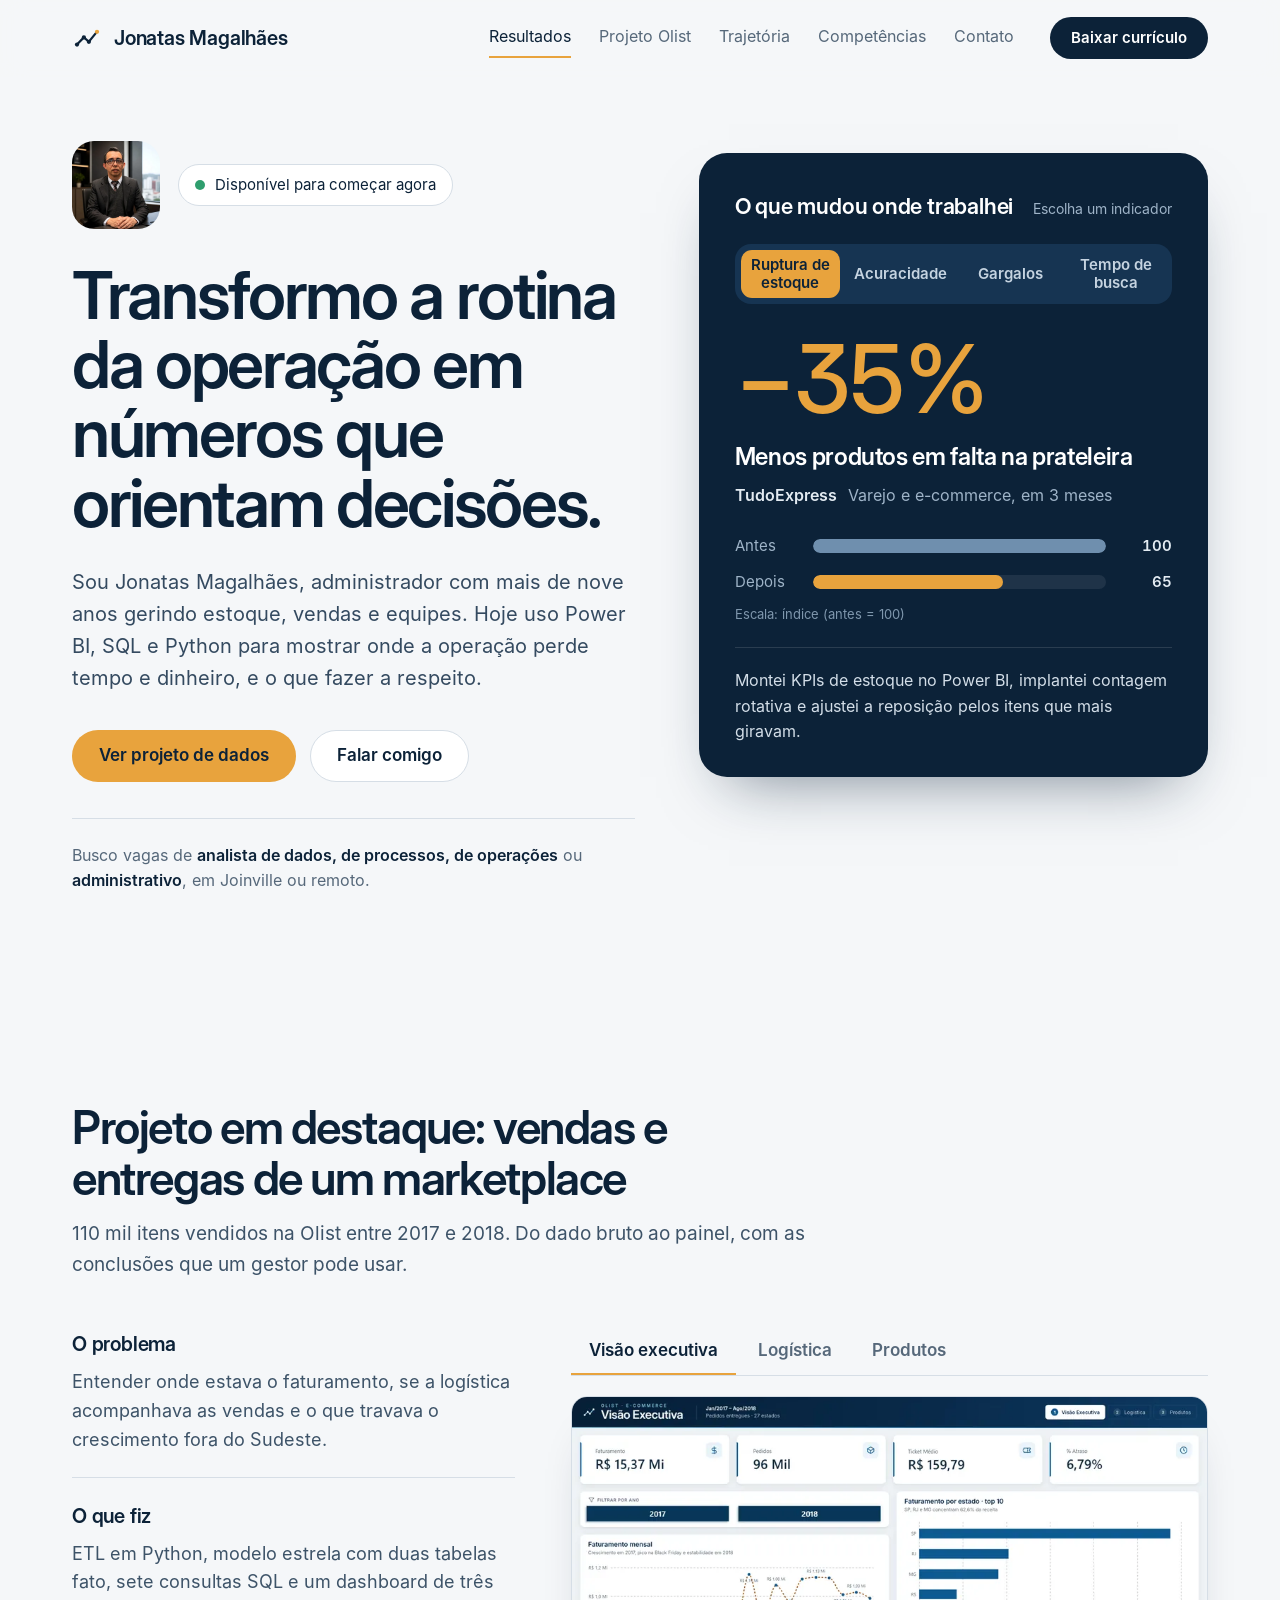
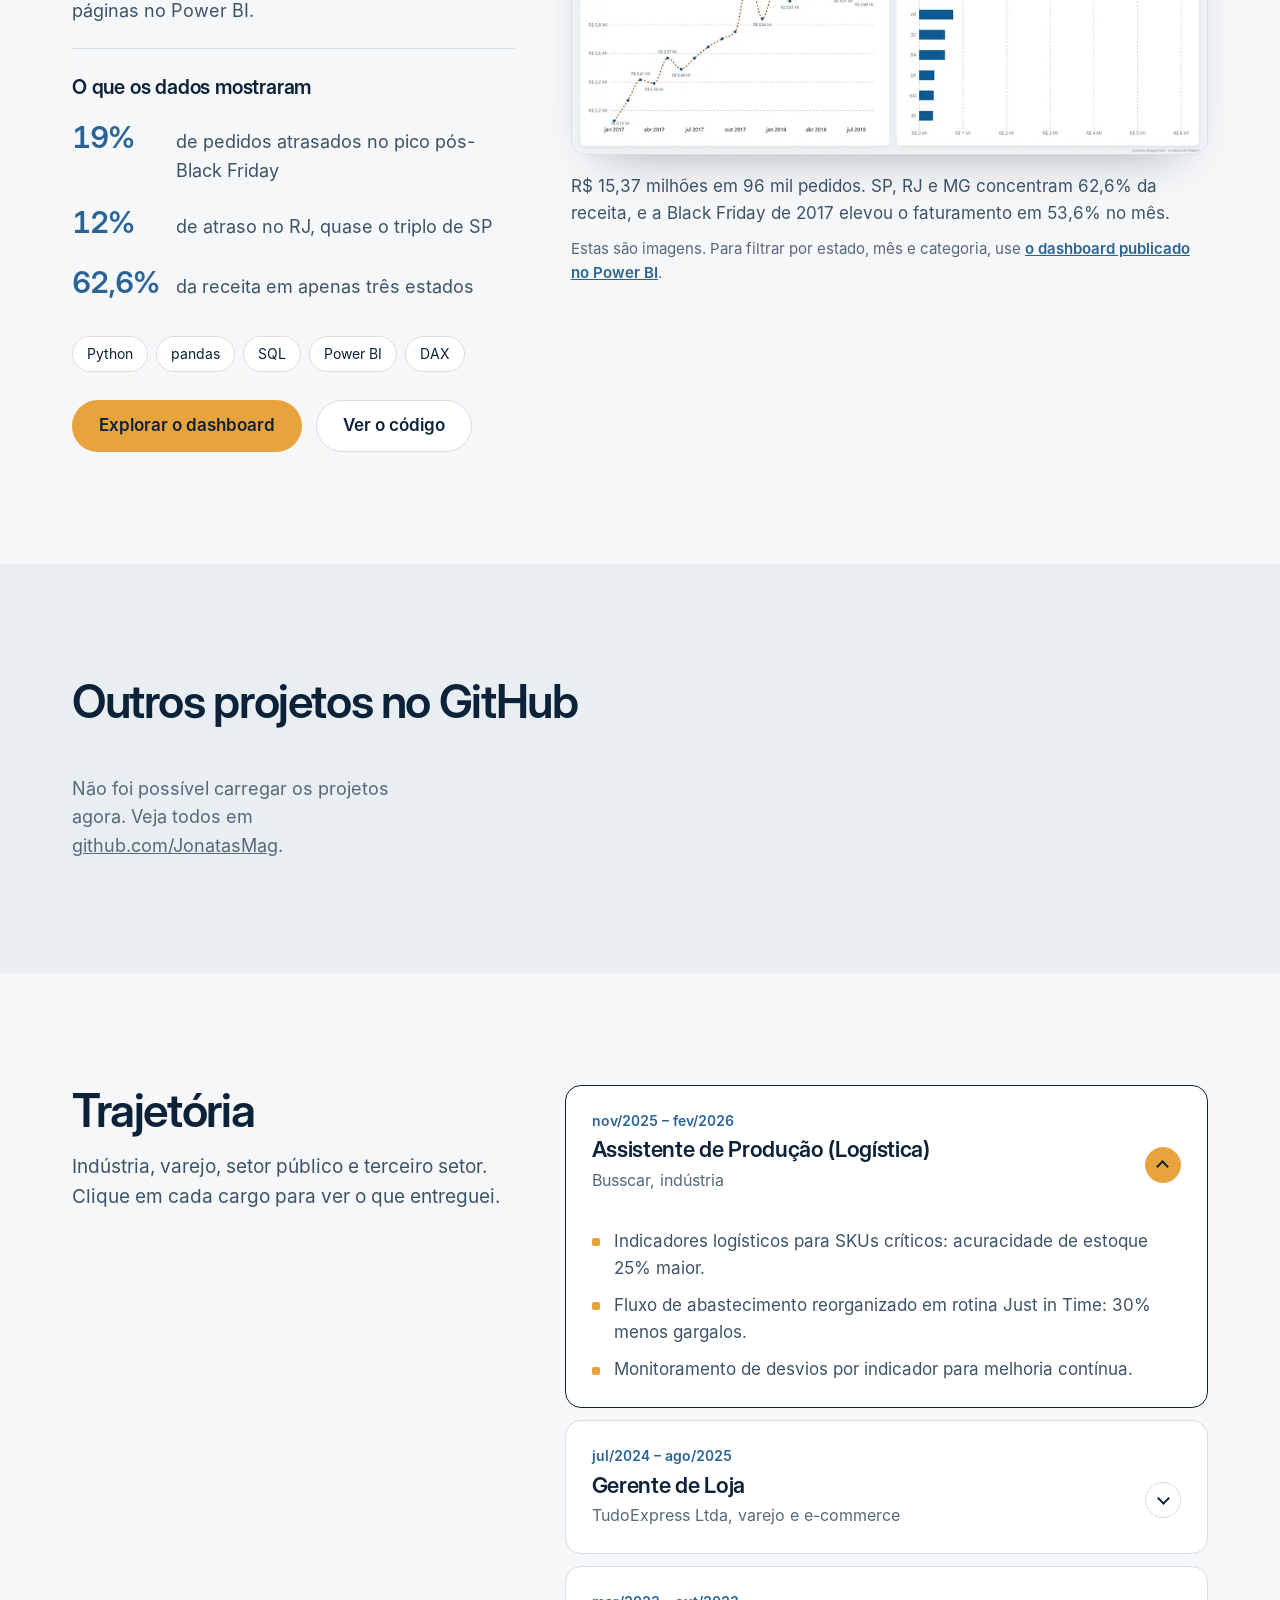
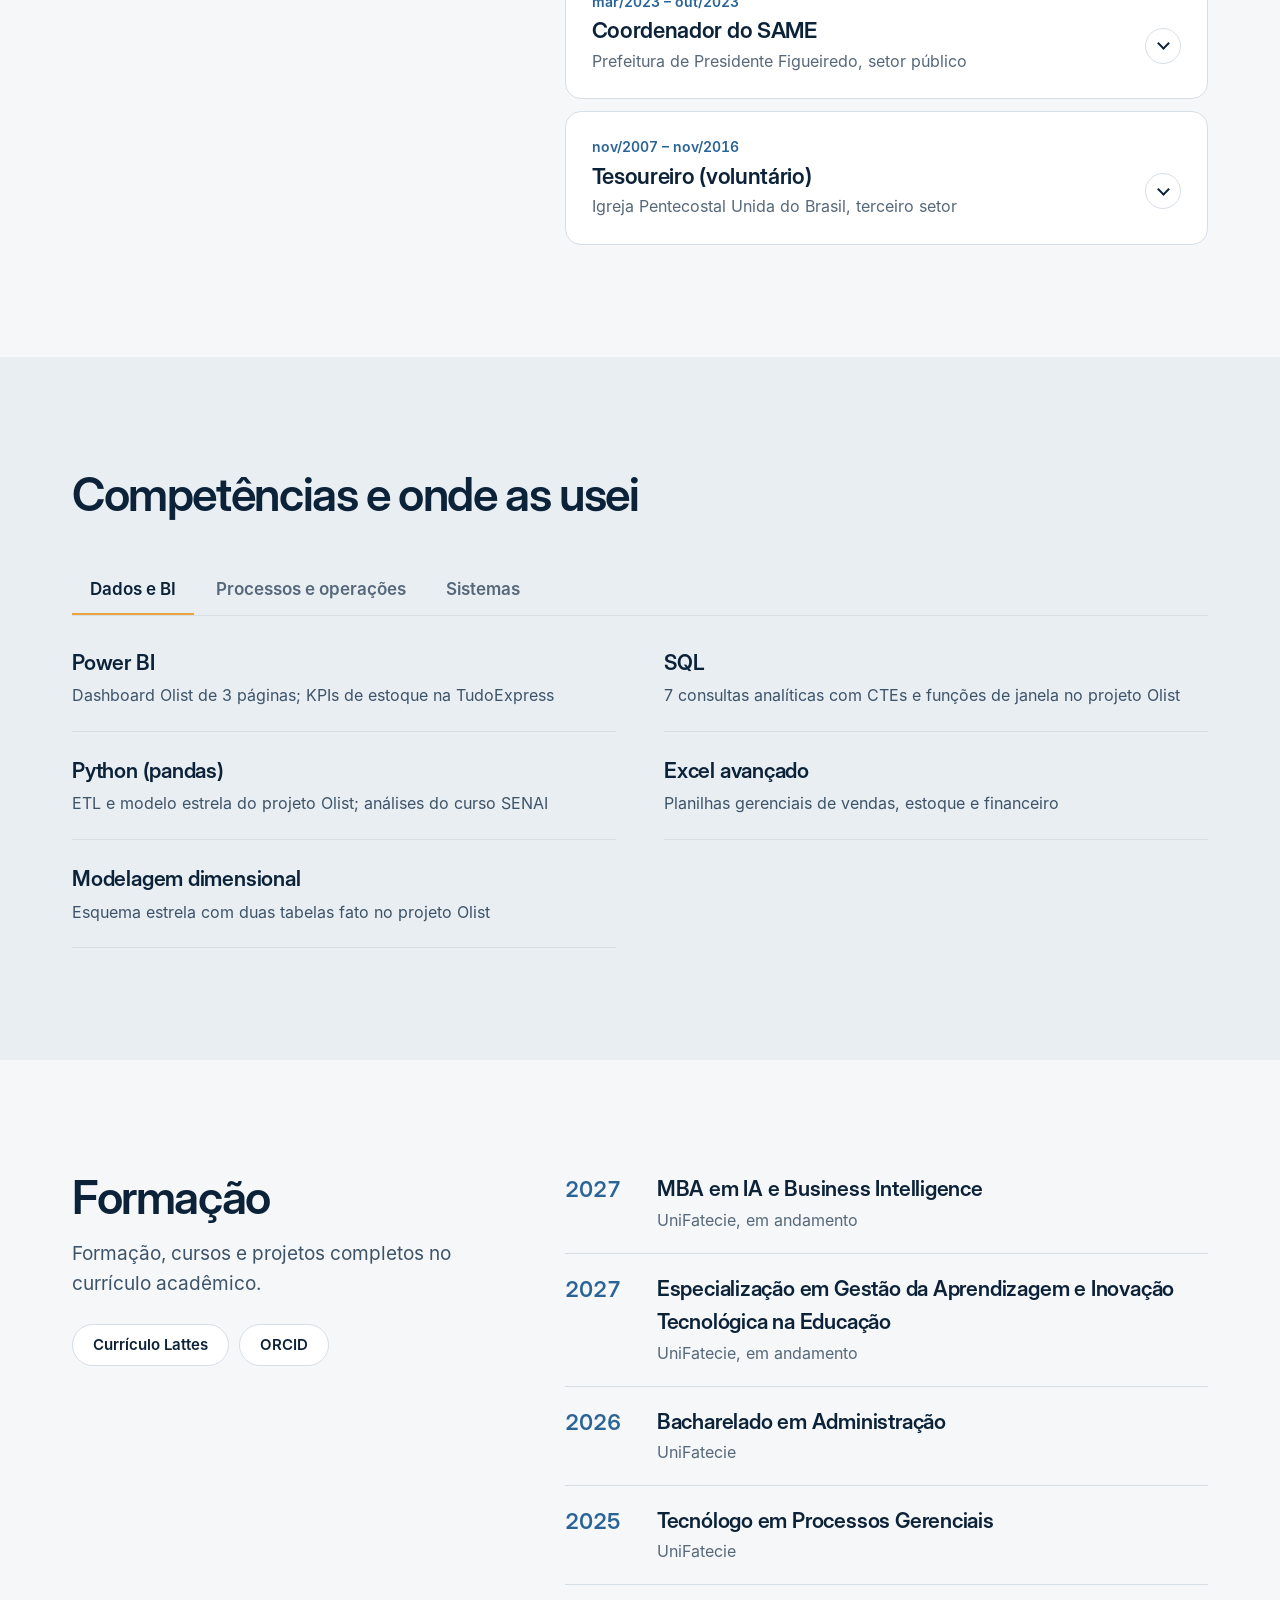
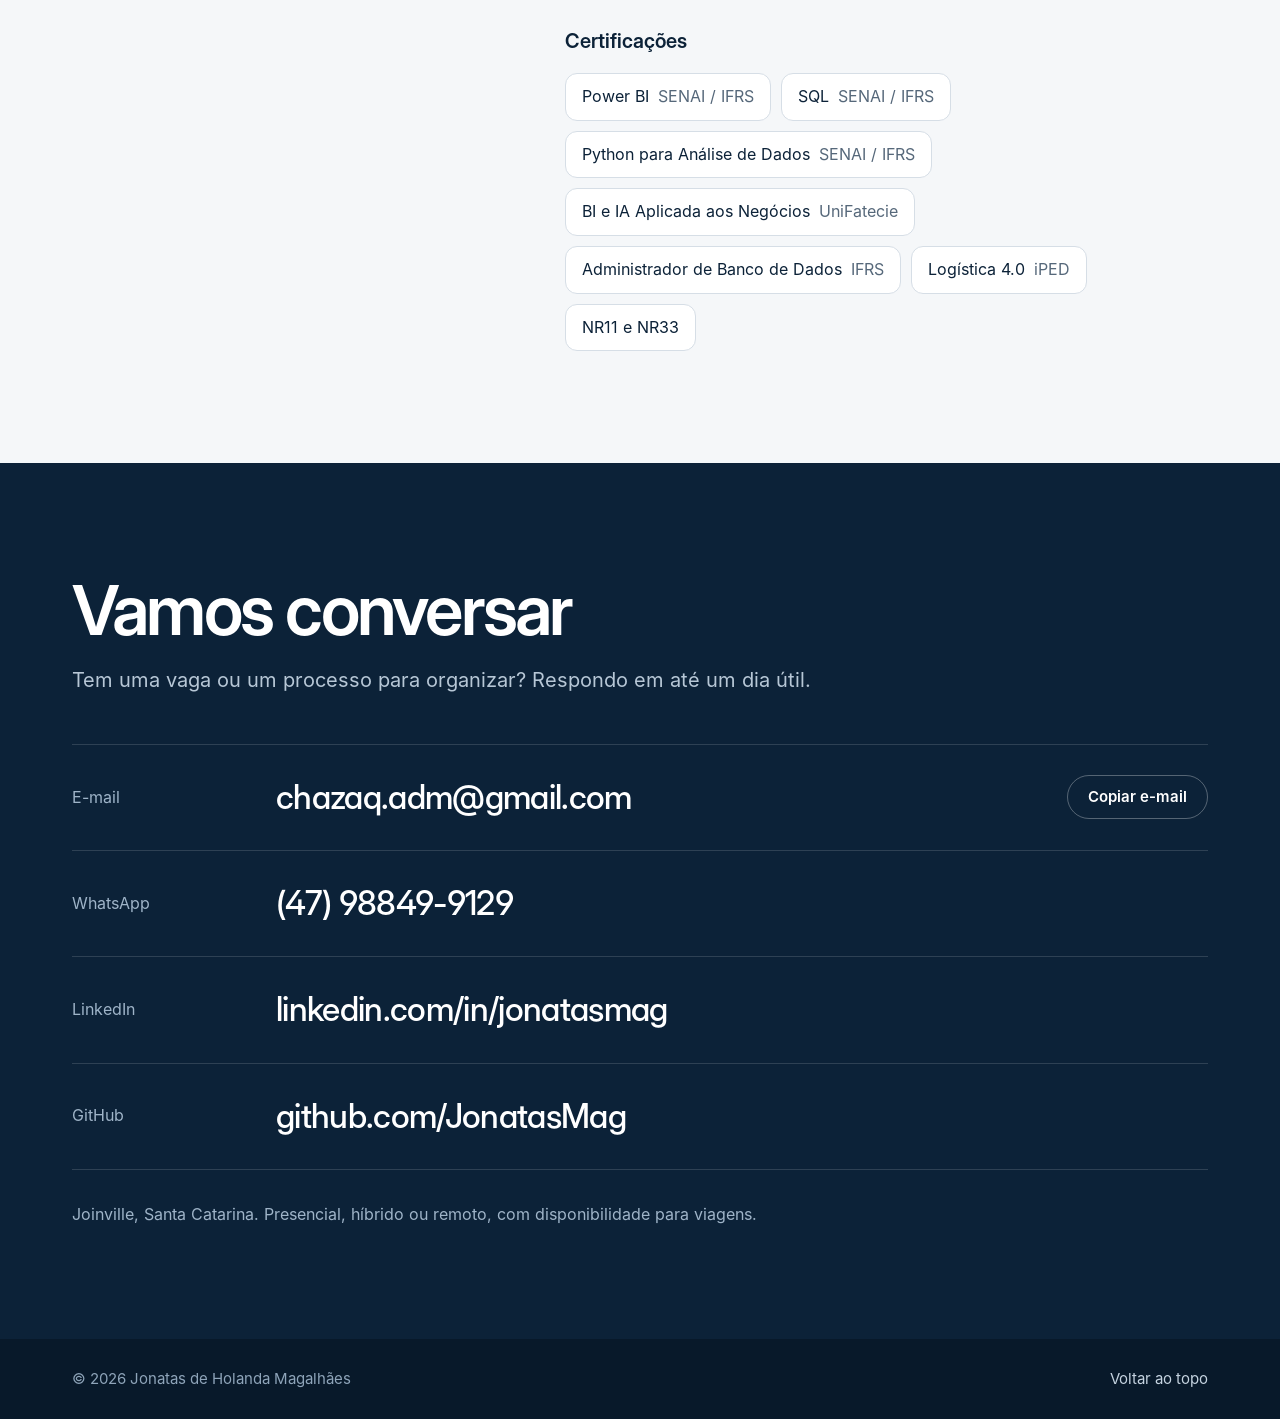
==== index.html @ 77032d16 "Formação: Especialização em Gestão da Aprendizagem e Inovação Tecnológica na Educação Co-Authored-By" ====
<!doctype html>
<html lang="pt-BR">
<head>
  <meta charset="UTF-8" />
  <meta name="viewport" content="width=device-width, initial-scale=1.0" />
  <title>Jonatas Magalhães | Analista de Dados, Processos e Operações</title>
  <meta name="description" content="Jonatas Magalhães: 9+ anos de gestão operacional unidos a Power BI, SQL e Python. Ruptura −35%, acuracidade +25%, busca de 24h para 6h." />
  <meta name="theme-color" content="#0C2238" />
  <link rel="canonical" href="https://jonatasmag.github.io/" />
  <meta name="author" content="Jonatas de Holanda Magalhães" />
  <meta name="robots" content="index, follow" />
  <meta property="og:type" content="profile" />
  <meta property="og:locale" content="pt_BR" />
  <meta property="og:site_name" content="Jonatas Magalhães" />
  <meta property="og:title" content="Jonatas Magalhães | Analista de Dados, Processos e Operações" />
  <meta property="og:description" content="9+ anos de gestão operacional unidos a Power BI, SQL e Python. Resultados reais: −35% de ruptura, +25% de acuracidade, −75% no tempo de busca." />
  <meta property="og:image" content="https://jonatasmag.github.io/assets/img/og-jonatas-magalhaes.jpg" />
  <meta property="og:image:width" content="1200" />
  <meta property="og:image:height" content="630" />
  <meta property="og:url" content="https://jonatasmag.github.io/" />
  <meta name="twitter:card" content="summary_large_image" />
  <meta name="twitter:image" content="https://jonatasmag.github.io/assets/img/og-jonatas-magalhaes.jpg" />
  <link rel="icon" href="assets/img/favicon.svg" type="image/svg+xml" />
  <link rel="apple-touch-icon" href="assets/img/apple-touch-icon.png" />
  <link rel="preload" href="assets/fonts/inter-display-600.woff" as="font" type="font/woff" crossorigin />
  <link rel="preload" href="assets/fonts/inter-400.woff" as="font" type="font/woff" crossorigin />
  <link rel="stylesheet" href="assets/css/style.css" />
  <script type="application/ld+json">
  {
    "@context": "https://schema.org",
    "@type": "Person",
    "name": "Jonatas de Holanda Magalhães",
    "alternateName": "Jonatas Magalhães",
    "url": "https://jonatasmag.github.io/",
    "image": "https://jonatasmag.github.io/assets/img/jonatas-retrato.jpg",
    "jobTitle": "Analista de Dados, Processos e Operações",
    "email": "mailto:chazaq.adm@gmail.com",
    "address": { "@type": "PostalAddress", "addressLocality": "Joinville", "addressRegion": "SC", "addressCountry": "BR" },
    "alumniOf": { "@type": "CollegeOrUniversity", "name": "UniFatecie" },
    "knowsAbout": ["Análise de dados", "Power BI", "SQL", "Python", "Business Intelligence", "Gestão de processos", "Gestão de estoque", "Lean", "Logística"],
    "sameAs": ["https://www.linkedin.com/in/jonatasmag/", "https://github.com/JonatasMag", "https://lattes.cnpq.br/0181987166762116", "https://orcid.org/0009-0006-1589-167X"]
  }
  </script>
</head>
<body>
  <a class="skip" href="#conteudo">Pular para o conteúdo</a>

  <header class="topbar">
    <div class="wrap topbar-inner">
      <a class="brand" href="#inicio" aria-label="Jonatas Magalhães, início">
        <svg class="brand-mark" viewBox="0 0 48 48" aria-hidden="true"><path d="M8 34.5 19 23l8 7 13-16" fill="none" stroke="currentColor" stroke-width="3.5" stroke-linecap="square"/><circle cx="8" cy="34.5" r="3.4" fill="currentColor"/><circle cx="19" cy="23" r="3.4" fill="currentColor"/><circle cx="27" cy="30" r="3.4" fill="currentColor"/><circle cx="40" cy="14" r="3.4" fill="var(--signal)"/></svg>
        <span>Jonatas Magalhães</span>
      </a>
      <nav class="nav" aria-label="Seções">
        <a href="#resultados">Resultados</a>
        <a href="#olist">Projeto Olist</a>
        <a href="#trajetoria">Trajetória</a>
        <a href="#competencias">Competências</a>
        <a href="#contato">Contato</a>
      </nav>
      <a class="btn btn-small btn-ink" data-link="cv" download>Baixar currículo</a>
      <button class="menu" aria-expanded="false" aria-controls="menu-mobile" aria-label="Abrir menu"><span></span><span></span></button>
    </div>
    <nav class="menu-mobile" id="menu-mobile" aria-label="Seções" hidden>
      <a href="#resultados">Resultados</a>
      <a href="#olist">Projeto Olist</a>
      <a href="#trajetoria">Trajetória</a>
      <a href="#competencias">Competências</a>
      <a href="#contato">Contato</a>
      <a data-link="cv" download>Baixar currículo</a>
    </nav>
  </header>

  <main id="conteudo">
    <!-- Abertura + painel antes/depois -->
    <section class="hero" id="inicio">
      <div class="wrap hero-grid">
        <div class="hero-copy">
          <div class="who">
            <picture>
              <source type="image/webp" srcset="assets/img/jonatas-retrato-560.webp" />
              <img src="assets/img/jonatas-retrato.jpg" alt="Foto de Jonatas Magalhães" width="88" height="88" />
            </picture>
            <p class="status"><span class="pulse" aria-hidden="true"></span>Disponível para começar agora</p>
          </div>
          <h1>Transformo a rotina da operação em números que orientam decisões.</h1>
          <p class="lede">Sou Jonatas Magalhães, administrador com mais de nove anos gerindo estoque, vendas e equipes. Hoje uso Power BI, SQL e Python para mostrar onde a operação perde tempo e dinheiro, e o que fazer a respeito.</p>
          <div class="actions">
            <a class="btn btn-signal" href="#olist">Ver projeto de dados</a>
            <a class="btn btn-line" href="#contato">Falar comigo</a>
          </div>
          <p class="roles">Busco vagas de <strong>analista de dados, de processos, de operações</strong> ou <strong>administrativo</strong>, em Joinville ou remoto.</p>
        </div>

        <div class="board" id="resultados" aria-labelledby="board-title">
          <div class="board-head">
            <h2 id="board-title">O que mudou onde trabalhei</h2>
            <p>Escolha um indicador</p>
          </div>
          <div class="seg" role="tablist" aria-label="Indicadores" data-tabs="resultados"></div>
          <div class="board-body" role="tabpanel" id="painel-resultados" aria-live="polite">
            <p class="big" data-r="destaque"></p>
            <h3 data-r="titulo"></h3>
            <p class="where"><strong data-r="empresa"></strong> <span data-r="setor"></span></p>
            <div class="bars" aria-hidden="true">
              <div class="bar-row"><span class="bar-label">Antes</span><div class="bar-track"><i class="bar bar-before"></i></div><span class="bar-val" data-r="antes"></span></div>
              <div class="bar-row"><span class="bar-label">Depois</span><div class="bar-track"><i class="bar bar-after"></i></div><span class="bar-val" data-r="depois"></span></div>
            </div>
            <p class="unit" data-r="unidade"></p>
            <p class="how" data-r="como"></p>
          </div>
        </div>
      </div>
    </section>

    <!-- Projeto em destaque -->
    <section class="section" id="olist">
      <div class="wrap">
        <div class="section-head">
          <h2>Projeto em destaque: vendas e entregas de um marketplace</h2>
          <p>110 mil itens vendidos na Olist entre 2017 e 2018. Do dado bruto ao painel, com as conclusões que um gestor pode usar.</p>
        </div>
        <div class="case-grid">
          <div class="case-story">
            <div class="step"><h3>O problema</h3><p>Entender onde estava o faturamento, se a logística acompanhava as vendas e o que travava o crescimento fora do Sudeste.</p></div>
            <div class="step"><h3>O que fiz</h3><p>ETL em Python, modelo estrela com duas tabelas fato, sete consultas SQL e um dashboard de três páginas no Power BI.</p></div>
            <div class="step"><h3>O que os dados mostraram</h3>
              <ul class="findings">
                <li><b>19%</b> de pedidos atrasados no pico pós-Black Friday</li>
                <li><b>12%</b> de atraso no RJ, quase o triplo de SP</li>
                <li><b>62,6%</b> da receita em apenas três estados</li>
              </ul>
            </div>
            <ul class="stack" aria-label="Ferramentas usadas"><li>Python</li><li>pandas</li><li>SQL</li><li>Power BI</li><li>DAX</li></ul>
            <div class="actions">
              <a class="btn btn-signal" data-link="powerbi" href="#" target="_blank" rel="noopener">Explorar o dashboard</a>
              <a class="btn btn-line" href="https://github.com/JonatasMag/analise-ecommerce-olist" target="_blank" rel="noopener">Ver o código</a>
            </div>
          </div>
          <div class="viewer">
            <div class="tabs" role="tablist" aria-label="Páginas do dashboard" data-tabs="olist"></div>
            <button class="shot" type="button" aria-label="Ampliar a imagem do dashboard">
              <picture>
                <source type="image/webp" data-olist="src" srcset="" sizes="(max-width: 900px) 92vw, 640px" />
                <img data-olist="img" src="" alt="" width="1546" height="868" loading="lazy" />
              </picture>
              <span class="zoom">Ampliar</span>
            </button>
            <p class="caption" data-olist="legenda" aria-live="polite"></p>
            <p class="live-hint" data-live-hint hidden>Estas são imagens. Para filtrar por estado, mês e categoria, use <a data-link="powerbi" href="#" target="_blank" rel="noopener">o dashboard publicado no Power BI</a>.</p>
          </div>
        </div>
      </div>
    </section>

    <!-- Outros projetos (GitHub automático) -->
    <section class="section section-alt" id="projetos">
      <div class="wrap">
        <div class="section-head row">
          <h2>Outros projetos no GitHub</h2>
          <div class="filters" role="group" aria-label="Filtrar projetos por linguagem" id="filtros"></div>
        </div>
        <div class="repo-grid" id="repos" aria-live="polite">
          <p class="muted">Carregando projetos…</p>
        </div>
      </div>
    </section>

    <!-- Trajetória -->
    <section class="section" id="trajetoria">
      <div class="wrap two-col">
        <div class="section-head sticky">
          <h2>Trajetória</h2>
          <p>Indústria, varejo, setor público e terceiro setor. Clique em cada cargo para ver o que entreguei.</p>
        </div>
        <ol class="timeline" id="timeline"></ol>
      </div>
    </section>

    <!-- Competências -->
    <section class="section section-alt" id="competencias">
      <div class="wrap">
        <div class="section-head">
          <h2>Competências e onde as usei</h2>
        </div>
        <div class="tabs tabs-wide" role="tablist" aria-label="Grupos de competências" data-tabs="competencias"></div>
        <ul class="skills" id="skills" role="tabpanel" aria-live="polite"></ul>
      </div>
    </section>

    <!-- Formação -->
    <section class="section" id="formacao">
      <div class="wrap two-col">
        <div class="section-head">
          <h2>Formação</h2>
          <p>Formação, cursos e projetos completos no currículo acadêmico.</p>
          <div class="ids">
            <a class="btn btn-line btn-small" href="https://lattes.cnpq.br/0181987166762116" target="_blank" rel="noopener">Currículo Lattes</a>
            <a class="btn btn-line btn-small" href="https://orcid.org/0009-0006-1589-167X" target="_blank" rel="noopener">ORCID</a>
          </div>
        </div>
        <div class="edu">
          <ul class="degrees">
            <li><span class="deg-year">2027</span><div><b>MBA em IA e Business Intelligence</b><span>UniFatecie, em andamento</span></div></li>
            <li><span class="deg-year">2027</span><div><b>Especialização em Gestão da Aprendizagem e Inovação Tecnológica na Educação</b><span>UniFatecie, em andamento</span></div></li>
            <li><span class="deg-year">2026</span><div><b>Bacharelado em Administração</b><span>UniFatecie</span></div></li>
            <li><span class="deg-year">2025</span><div><b>Tecnólogo em Processos Gerenciais</b><span>UniFatecie</span></div></li>
          </ul>
          <h3>Certificações</h3>
          <ul class="certs">
            <li>Power BI <span>SENAI / IFRS</span></li>
            <li>SQL <span>SENAI / IFRS</span></li>
            <li>Python para Análise de Dados <span>SENAI / IFRS</span></li>
            <li>BI e IA Aplicada aos Negócios <span>UniFatecie</span></li>
            <li>Administrador de Banco de Dados <span>IFRS</span></li>
            <li>Logística 4.0 <span>iPED</span></li>
            <li>NR11 e NR33</li>
          </ul>
        </div>
      </div>
    </section>

    <!-- Contato -->
    <section class="contact" id="contato">
      <div class="wrap">
        <h2>Vamos conversar</h2>
        <p class="contact-lede">Tem uma vaga ou um processo para organizar? Respondo em até um dia útil.</p>
        <ul class="channels">
          <li class="channel channel-main">
            <span class="ch-label">E-mail</span>
            <a class="ch-value" data-contact="email"></a>
            <button class="copy" type="button" data-copy="email">Copiar e-mail</button>
          </li>
          <li class="channel">
            <span class="ch-label">WhatsApp</span>
            <a class="ch-value" data-contact="whatsapp" target="_blank" rel="noopener"></a>
          </li>
          <li class="channel">
            <span class="ch-label">LinkedIn</span>
            <a class="ch-value" data-contact="linkedin" target="_blank" rel="noopener">linkedin.com/in/jonatasmag</a>
          </li>
          <li class="channel">
            <span class="ch-label">GitHub</span>
            <a class="ch-value" data-contact="github" target="_blank" rel="noopener">github.com/JonatasMag</a>
          </li>
        </ul>
        <p class="place">Joinville, Santa Catarina. Presencial, híbrido ou remoto, com disponibilidade para viagens.</p>
      </div>
    </section>
  </main>

  <footer class="footer">
    <div class="wrap footer-inner">
      <span>© <span id="ano"></span> Jonatas de Holanda Magalhães</span>
      <a href="#inicio">Voltar ao topo</a>
    </div>
  </footer>

  <dialog class="live" id="aovivo" aria-labelledby="aovivo-titulo">
    <div class="live-bar">
      <h2 id="aovivo-titulo">Dashboard Olist no Power BI</h2>
      <a data-link="powerbi" href="#" target="_blank" rel="noopener">Abrir em nova aba</a>
      <button class="live-close" type="button">Fechar</button>
    </div>
    <div class="live-frame"><iframe title="Dashboard Olist no Power BI" allowfullscreen></iframe></div>
  </dialog>

  <dialog class="lightbox" id="lightbox" aria-label="Imagem ampliada do dashboard">
    <img src="" alt="" />
    <button class="lb-close" type="button" aria-label="Fechar">Fechar</button>
  </dialog>

  <script src="assets/js/config.js"></script>
  <script src="assets/js/dados.js"></script>
  <script src="assets/js/main.js" defer></script>
</body>
</html>
---- assets/css/style.css ----
/* Portfólio: Jonatas Magalhães
   Conceito: a página funciona como um painel de indicadores. O âmbar marca o que mudou. */

@font-face { font-family: "Inter"; src: url("../fonts/inter-400.woff") format("woff"); font-weight: 400 500; font-display: swap; }
@font-face { font-family: "Inter"; src: url("../fonts/inter-600.woff") format("woff"); font-weight: 600 800; font-display: swap; }
@font-face { font-family: "Inter Display"; src: url("../fonts/inter-display-500.woff") format("woff"); font-weight: 400 500; font-display: swap; }
@font-face { font-family: "Inter Display"; src: url("../fonts/inter-display-600.woff") format("woff"); font-weight: 600 800; font-display: swap; }

:root {
  --ink: #0c2238;
  --ink-2: #163452;
  --ink-3: #224a70;
  --paper: #f5f7f9;
  --paper-2: #e9eef3;
  --white: #ffffff;
  --steel: #2a6496;
  --steel-soft: #6f8fae;
  --signal: #e8a33d;
  --signal-soft: #fbeedb;
  --fog: #d6dee6;
  --slate: #56687a;
  --text: #13283d;
  --display: "Inter Display", "Inter", system-ui, -apple-system, "Segoe UI", sans-serif;
  --body: "Inter", system-ui, -apple-system, "Segoe UI", sans-serif;
  --wrap: 1200px;
  --ease: cubic-bezier(.22, 1, .36, 1);
}

*, *::before, *::after { box-sizing: border-box; }
html { scroll-behavior: smooth; scroll-padding-top: 88px; -webkit-text-size-adjust: 100%; }
body {
  margin: 0; min-width: 320px; background: var(--paper); color: var(--text);
  font-family: var(--body); font-size: 18px; line-height: 1.6;
  font-feature-settings: "cv11", "ss01"; -webkit-font-smoothing: antialiased;
}
img { display: block; max-width: 100%; height: auto; }
picture { display: block; }
a { color: inherit; }
h1, h2, h3 { margin: 0; font-family: var(--display); font-weight: 600; color: var(--ink); }
p { margin: 0; }
ul, ol { margin: 0; padding: 0; list-style: none; }
button { font: inherit; color: inherit; }
:focus-visible { outline: 3px solid var(--signal); outline-offset: 3px; border-radius: 6px; }
::selection { background: var(--signal-soft); color: var(--ink); }

.wrap { width: 100%; max-width: var(--wrap); margin-inline: auto; padding-inline: 32px; }
.muted { color: var(--slate); }
.skip { position: absolute; left: -9999px; top: 8px; z-index: 100; padding: 10px 16px; background: var(--ink); color: #fff; border-radius: 8px; }
.skip:focus { left: 16px; }

/* ---------- Botões ---------- */
.btn {
  display: inline-flex; align-items: center; justify-content: center; gap: 10px;
  min-height: 52px; padding: 0 26px; border-radius: 999px; border: 1.5px solid transparent;
  font-weight: 600; font-size: 17px; text-decoration: none; cursor: pointer;
  transition: background-color .2s, color .2s, border-color .2s, transform .2s var(--ease);
}
.btn:active { transform: scale(.98); }
.btn-signal { background: var(--signal); color: var(--ink); }
.btn-signal:hover { background: #f0b456; }
.btn-ink { background: var(--ink); color: #fff; }
.btn-ink:hover { background: var(--ink-3); }
.btn-line { border-color: var(--fog); color: var(--ink); background: var(--white); }
.btn-line:hover { border-color: var(--ink); }
.btn-small { min-height: 42px; padding: 0 20px; font-size: 15px; }

/* ---------- Topo ---------- */
.topbar { position: sticky; top: 0; z-index: 40; background: rgba(245, 247, 249, .86); backdrop-filter: saturate(160%) blur(12px); -webkit-backdrop-filter: saturate(160%) blur(12px); border-bottom: 1px solid transparent; transition: border-color .2s; }
.topbar.scrolled { border-bottom-color: var(--fog); }
.topbar-inner { display: flex; align-items: center; gap: 36px; min-height: 76px; }
.brand { display: inline-flex; align-items: center; gap: 12px; font-family: var(--display); font-weight: 600; font-size: 20px; color: var(--ink); text-decoration: none; letter-spacing: -.01em; }
.brand-mark { width: 30px; height: 30px; color: var(--ink); }
.nav { display: flex; gap: 28px; margin-left: auto; }
.nav a { font-size: 16px; color: var(--slate); text-decoration: none; padding: 6px 0; border-bottom: 2px solid transparent; transition: color .2s, border-color .2s; }
.nav a:hover, .nav a.active { color: var(--ink); border-bottom-color: var(--signal); }
.menu { display: none; margin-left: auto; width: 44px; height: 44px; border: 0; background: transparent; cursor: pointer; padding: 0; }
.menu span { display: block; width: 24px; height: 2px; margin: 6px auto; background: var(--ink); transition: transform .25s var(--ease); }
.menu[aria-expanded="true"] span:first-child { transform: translateY(4px) rotate(45deg); }
.menu[aria-expanded="true"] span:last-child { transform: translateY(-4px) rotate(-45deg); }
.menu-mobile { display: grid; padding: 8px 32px 20px; border-top: 1px solid var(--fog); }
.menu-mobile a { padding: 14px 0; font-size: 20px; text-decoration: none; color: var(--ink); border-bottom: 1px solid var(--fog); }
.menu-mobile a:last-child { border-bottom: 0; color: var(--steel); font-weight: 600; }
.menu-mobile[hidden] { display: none; }

/* ---------- Abertura ---------- */
.hero { padding: 64px 0 96px; }
.hero-grid { display: grid; grid-template-columns: 1.05fr .95fr; gap: 64px; align-items: start; }
.who { display: flex; align-items: center; gap: 18px; margin-bottom: 32px; }
.who img { width: 88px; height: 88px; border-radius: 22px; object-fit: cover; object-position: center 22%; }
.status { display: inline-flex; align-items: center; gap: 10px; padding: 8px 16px; border-radius: 999px; background: var(--white); border: 1px solid var(--fog); font-size: 15px; font-weight: 500; color: var(--ink); }
.pulse { width: 10px; height: 10px; border-radius: 50%; background: #2f9e6e; box-shadow: 0 0 0 0 rgba(47,158,110,.5); animation: pulse 2.4s infinite; }
@keyframes pulse { 70% { box-shadow: 0 0 0 10px rgba(47,158,110,0); } 100% { box-shadow: 0 0 0 0 rgba(47,158,110,0); } }
.hero h1 { font-size: clamp(42px, 5.2vw, 68px); line-height: 1.04; letter-spacing: -.035em; max-width: 13em; }
.lede { margin-top: 28px; max-width: 34em; font-size: 20px; line-height: 1.6; color: #344a60; }
.actions { display: flex; flex-wrap: wrap; gap: 14px; margin-top: 36px; }
.roles { margin-top: 36px; padding-top: 24px; border-top: 1px solid var(--fog); max-width: 36em; font-size: 16px; color: var(--slate); }
.roles strong { color: var(--ink); font-weight: 600; }

/* Painel antes/depois: o elemento de destaque da página */
.board { background: var(--ink); color: #fff; border-radius: 28px; padding: 36px 36px 32px; margin-top: 12px; box-shadow: 0 30px 60px -30px rgba(12,34,56,.55); }
.board-head { display: flex; align-items: baseline; justify-content: space-between; gap: 16px; }
.board-head h2 { color: #fff; font-size: 22px; letter-spacing: -.01em; }
.board-head p { font-size: 14px; color: #9fb4c8; }
.seg { display: grid; grid-template-columns: repeat(4, 1fr); gap: 6px; margin-top: 20px; padding: 6px; border-radius: 16px; background: var(--ink-2); }
.seg button { min-height: 48px; padding: 6px 8px; border: 0; border-radius: 11px; background: transparent; color: #c5d3e0; font-size: 15px; font-weight: 600; line-height: 1.2; cursor: pointer; transition: background-color .2s, color .2s; }
.seg button:hover { color: #fff; background: rgba(255,255,255,.06); }
.seg button[aria-selected="true"] { background: var(--signal); color: var(--ink); }
.board-body { margin-top: 30px; }
.big { font-family: var(--display); font-weight: 500; font-size: clamp(64px, 7.4vw, 104px); line-height: .95; letter-spacing: -.045em; color: var(--signal); font-variant-numeric: tabular-nums; }
.board-body h3 { margin-top: 14px; color: #fff; font-size: 24px; letter-spacing: -.015em; }
.where { margin-top: 6px; font-size: 16px; color: #9fb4c8; }
.where strong { color: #e3ebf2; font-weight: 600; margin-right: 6px; }
.bars { display: grid; gap: 12px; margin-top: 26px; }
.bar-row { display: grid; grid-template-columns: 64px 1fr 52px; align-items: center; gap: 14px; font-size: 15px; }
.bar-label { color: #9fb4c8; }
.bar-track { height: 14px; border-radius: 999px; background: rgba(255,255,255,.08); overflow: hidden; }
.bar { display: block; height: 100%; width: 0; border-radius: 999px; transition: width .7s var(--ease); }
.bar-before { background: var(--steel-soft); }
.bar-after { background: var(--signal); }
.bar-val { text-align: right; font-variant-numeric: tabular-nums; font-weight: 600; color: #e3ebf2; }
.unit { margin-top: 10px; font-size: 13px; color: #7f97ad; }
.how { margin-top: 22px; padding-top: 20px; border-top: 1px solid rgba(255,255,255,.12); font-size: 16px; line-height: 1.6; color: #d3dee8; }

/* ---------- Seções ---------- */
.section { padding: 112px 0; }
.section-alt { background: var(--paper-2); }
.section-head { max-width: 760px; margin-bottom: 48px; }
.section-head h2 { font-size: clamp(32px, 3.6vw, 48px); line-height: 1.1; letter-spacing: -.03em; }
.section-head p { margin-top: 16px; font-size: 19px; color: #3d5368; }
.section-head.row { display: flex; align-items: end; justify-content: space-between; gap: 24px; max-width: none; flex-wrap: wrap; }

/* Projeto em destaque */
.case-grid { display: grid; grid-template-columns: .82fr 1.18fr; gap: 56px; align-items: start; }
.step { padding: 22px 0; border-top: 1px solid var(--fog); }
.step:first-child { border-top: 0; padding-top: 0; }
.step h3 { font-size: 20px; letter-spacing: -.01em; margin-bottom: 8px; }
.step p { color: #3d5368; }
.findings { display: grid; gap: 12px; margin-top: 10px; }
.findings li { display: grid; grid-template-columns: 92px 1fr; align-items: baseline; gap: 12px; color: #3d5368; }
.findings b { font-family: var(--display); font-weight: 600; font-size: 30px; letter-spacing: -.03em; color: var(--steel); font-variant-numeric: tabular-nums; }
.stack { display: flex; flex-wrap: wrap; gap: 8px; margin-top: 8px; }
.stack li { padding: 6px 14px; border-radius: 999px; background: var(--white); border: 1px solid var(--fog); font-size: 14px; font-weight: 500; color: var(--ink); }
.case-story .actions { margin-top: 28px; }

.tabs { display: flex; gap: 4px; border-bottom: 1px solid var(--fog); overflow-x: auto; scrollbar-width: none; }
.tabs button { flex: 0 0 auto; min-height: 48px; padding: 0 18px; border: 0; border-bottom: 3px solid transparent; margin-bottom: -1px; background: transparent; color: var(--slate); font-size: 17px; font-weight: 600; cursor: pointer; transition: color .2s, border-color .2s; }
.tabs button:hover { color: var(--ink); }
.tabs button[aria-selected="true"] { color: var(--ink); border-bottom-color: var(--signal); }
.shot { position: relative; display: block; width: 100%; margin-top: 20px; padding: 0; border: 1px solid var(--fog); border-radius: 16px; overflow: hidden; background: var(--white); cursor: zoom-in; box-shadow: 0 24px 48px -32px rgba(12,34,56,.45); }
.shot img { width: 100%; aspect-ratio: 1546 / 868; object-fit: cover; transition: opacity .25s; }
.shot.loading img { opacity: .35; }
.zoom { position: absolute; right: 14px; bottom: 14px; padding: 8px 14px; border-radius: 999px; background: rgba(12,34,56,.86); color: #fff; font-size: 14px; font-weight: 600; opacity: 0; transform: translateY(4px); transition: opacity .2s, transform .2s var(--ease); }
.shot:hover .zoom, .shot:focus-visible .zoom { opacity: 1; transform: none; }
.caption { margin-top: 18px; font-size: 17px; color: #3d5368; min-height: 3.2em; }
.live-hint { margin-top: 10px; font-size: 15px; color: var(--slate); }
.live-hint a { color: var(--steel); font-weight: 600; }

/* Projetos do GitHub */
.filters { display: flex; flex-wrap: wrap; gap: 8px; }
.filters button { min-height: 40px; padding: 0 16px; border-radius: 999px; border: 1.5px solid var(--fog); background: var(--white); font-size: 15px; font-weight: 600; color: var(--slate); cursor: pointer; transition: border-color .2s, color .2s, background-color .2s; }
.filters button:hover { border-color: var(--ink); color: var(--ink); }
.filters button[aria-pressed="true"] { background: var(--ink); border-color: var(--ink); color: #fff; }
.repo-grid { display: grid; grid-template-columns: repeat(3, 1fr); gap: 20px; }
.repo { display: flex; flex-direction: column; gap: 10px; padding: 26px; border-radius: 16px; background: var(--white); border: 1px solid var(--fog); transition: border-color .2s; }
.repo:hover { border-color: var(--steel-soft); }
.repo h3 { font-size: 20px; letter-spacing: -.01em; }
.repo p { font-size: 16px; color: #3d5368; }
.repo-meta { display: flex; flex-wrap: wrap; gap: 6px 16px; margin-top: auto; padding-top: 8px; font-size: 14px; color: var(--slate); }
.repo-meta i { display: inline-block; width: 9px; height: 9px; margin-right: 6px; border-radius: 50%; vertical-align: middle; }
.repo-links { display: flex; gap: 18px; padding-top: 14px; border-top: 1px solid var(--fog); }
.repo-links a { font-size: 15px; font-weight: 600; color: var(--steel); text-decoration: none; }
.repo-links a:hover { text-decoration: underline; text-underline-offset: 3px; }

/* Trajetória */
.two-col { display: grid; grid-template-columns: .8fr 1.2fr; gap: 64px; align-items: start; }
.sticky { position: sticky; top: 112px; }
.timeline { display: grid; gap: 12px; }
.timeline > li { border-radius: 16px; background: var(--white); border: 1px solid var(--fog); transition: border-color .2s; }
.timeline > li.open { border-color: var(--ink); }
.timeline summary { display: grid; grid-template-columns: 1fr auto; gap: 4px 20px; padding: 24px 26px; cursor: pointer; list-style: none; }
.timeline summary::-webkit-details-marker { display: none; }
.t-period { grid-column: 1 / -1; font-size: 14px; font-weight: 600; color: var(--steel); font-variant-numeric: tabular-nums; }
.t-role { font-family: var(--display); font-size: 22px; font-weight: 600; letter-spacing: -.015em; color: var(--ink); line-height: 1.25; }
.t-org { grid-column: 1; font-size: 16px; color: var(--slate); }
.t-toggle { grid-column: 2; grid-row: 2 / span 2; align-self: center; width: 36px; height: 36px; border-radius: 50%; border: 1.5px solid var(--fog); display: grid; place-items: center; transition: transform .3s var(--ease), background-color .2s, border-color .2s; }
.t-toggle::before { content: ""; width: 9px; height: 9px; border-right: 2px solid var(--ink); border-bottom: 2px solid var(--ink); transform: translateY(-2px) rotate(45deg); }
details[open] .t-toggle { transform: rotate(180deg); background: var(--signal); border-color: var(--signal); }
.t-body { padding: 0 26px 24px; }
.t-body li { position: relative; padding-left: 22px; margin-top: 10px; color: #3d5368; font-size: 17px; }
.t-body li::before { content: ""; position: absolute; left: 0; top: .62em; width: 8px; height: 8px; border-radius: 2px; background: var(--signal); }

/* Competências */
.tabs-wide { margin-bottom: 8px; }
.skills { display: grid; grid-template-columns: 1fr 1fr; gap: 0 48px; }
.skills li { display: grid; gap: 4px; padding: 22px 0; border-bottom: 1px solid var(--fog); }
.skills b { font-family: var(--display); font-size: 21px; font-weight: 600; color: var(--ink); letter-spacing: -.01em; }
.skills span { font-size: 16px; color: #3d5368; }

/* Formação */
.ids { display: flex; flex-wrap: wrap; gap: 10px; margin-top: 24px; }
.degrees { display: grid; }
.degrees li { display: grid; grid-template-columns: 72px 1fr; gap: 20px; padding: 18px 0; border-bottom: 1px solid var(--fog); }
.degrees li:first-child { padding-top: 0; }
.deg-year { font-family: var(--display); font-weight: 600; font-size: 22px; color: var(--steel); font-variant-numeric: tabular-nums; }
.degrees b { display: block; font-family: var(--display); font-size: 21px; font-weight: 600; color: var(--ink); letter-spacing: -.01em; }
.degrees div span { font-size: 16px; color: var(--slate); }
.edu h3 { margin-top: 40px; margin-bottom: 16px; font-size: 20px; }
.certs { display: flex; flex-wrap: wrap; gap: 10px; }
.certs li { padding: 10px 16px; border-radius: 12px; background: var(--white); border: 1px solid var(--fog); font-size: 16px; font-weight: 500; color: var(--ink); }
.certs span { color: var(--slate); font-weight: 400; margin-left: 4px; }

/* Contato */
.contact { padding: 112px 0; background: var(--ink); color: #fff; }
.contact h2 { color: #fff; font-size: clamp(40px, 5.4vw, 72px); letter-spacing: -.04em; line-height: 1.02; }
.contact-lede { margin-top: 18px; font-size: 20px; color: #b7c7d6; }
.channels { margin-top: 48px; border-top: 1px solid rgba(255,255,255,.14); }
.channel { display: grid; grid-template-columns: 180px 1fr auto; align-items: center; gap: 24px; padding: 26px 0; border-bottom: 1px solid rgba(255,255,255,.14); }
.ch-label { font-size: 16px; color: #9fb4c8; }
.ch-value { font-family: var(--display); font-size: clamp(22px, 2.6vw, 34px); font-weight: 500; letter-spacing: -.02em; color: #fff; text-decoration: none; overflow-wrap: anywhere; transition: color .2s; }
.ch-value:hover { color: var(--signal); }
.copy { min-height: 44px; padding: 0 20px; border-radius: 999px; border: 1.5px solid rgba(255,255,255,.3); background: transparent; color: #fff; font-size: 15px; font-weight: 600; cursor: pointer; transition: background-color .2s, border-color .2s, color .2s; }
.copy:hover { border-color: #fff; }
.copy.done { background: var(--signal); border-color: var(--signal); color: var(--ink); }
.place { margin-top: 32px; font-size: 16px; color: #9fb4c8; }

.footer { background: #08192a; color: #8ea4b9; font-size: 15px; }
.footer-inner { display: flex; justify-content: space-between; gap: 16px; padding-block: 28px; }
.footer a { color: #c5d3e0; text-decoration: none; }
.footer a:hover { color: #fff; }

/* Ampliação de imagem */
.live { width: min(96vw, 1440px); max-width: none; height: min(92vh, 900px); max-height: none; padding: 0; border: 0; border-radius: 18px; background: var(--ink); color: #fff; overflow: hidden; }
.live[open] { display: flex; flex-direction: column; }
.live::backdrop { background: rgba(8,25,42,.82); backdrop-filter: blur(4px); }
.live-bar { display: flex; align-items: center; gap: 20px; padding: 12px 14px 12px 24px; }
.live-bar h2 { margin-right: auto; color: #fff; font-size: 18px; letter-spacing: -.01em; }
.live-bar a { color: #c5d3e0; font-size: 15px; }
.live-bar a:hover { color: #fff; }
.live-close { min-height: 40px; padding: 0 18px; border-radius: 999px; border: 0; background: var(--white); color: var(--ink); font-size: 15px; font-weight: 600; cursor: pointer; }
.live-frame { flex: 1; background: #fff; }
.live-frame iframe { display: block; width: 100%; height: 100%; border: 0; }
.lightbox { width: min(96vw, 1600px); max-height: 94vh; padding: 0; border: 0; border-radius: 16px; background: var(--ink); overflow: hidden; }
.lightbox::backdrop { background: rgba(8,25,42,.82); backdrop-filter: blur(4px); }
.lightbox img { width: 100%; height: auto; max-height: 94vh; object-fit: contain; }
.lb-close { position: absolute; top: 14px; right: 14px; min-height: 40px; padding: 0 18px; border-radius: 999px; border: 0; background: var(--white); color: var(--ink); font-size: 15px; font-weight: 600; cursor: pointer; }

/* ---------- Responsivo ---------- */
@media (max-width: 1020px) {
  .nav, .topbar .btn-small { display: none; }
  .menu { display: block; }
  .hero-grid, .case-grid, .two-col { grid-template-columns: 1fr; gap: 48px; }
  .sticky { position: static; }
  .repo-grid { grid-template-columns: 1fr 1fr; }
}
@media (max-width: 640px) {
  .tabs button { padding: 0 12px; font-size: 16px; }
  body { font-size: 17px; }
  .wrap { padding-inline: 20px; }
  .menu-mobile { padding-inline: 20px; }
  .topbar-inner { min-height: 64px; }
  .hero { padding: 36px 0 72px; }
  .who img { width: 72px; height: 72px; border-radius: 18px; }
  .lede { font-size: 18px; }
  .actions .btn { flex: 1 1 100%; }
  .board { padding: 24px 20px; border-radius: 22px; }
  .board-head { flex-direction: column; gap: 4px; }
  .seg { grid-template-columns: 1fr 1fr; }
  .section, .contact { padding: 80px 0; }
  .repo-grid, .skills { grid-template-columns: 1fr; }
  .findings li { grid-template-columns: 80px 1fr; }
  .channel { grid-template-columns: 1fr; gap: 6px; }
  .copy { justify-self: start; margin-top: 8px; }
  .footer-inner { flex-direction: column; }
}
@media (prefers-reduced-motion: reduce) {
  html { scroll-behavior: auto; }
  *, *::before, *::after { animation: none !important; transition: none !important; }
}
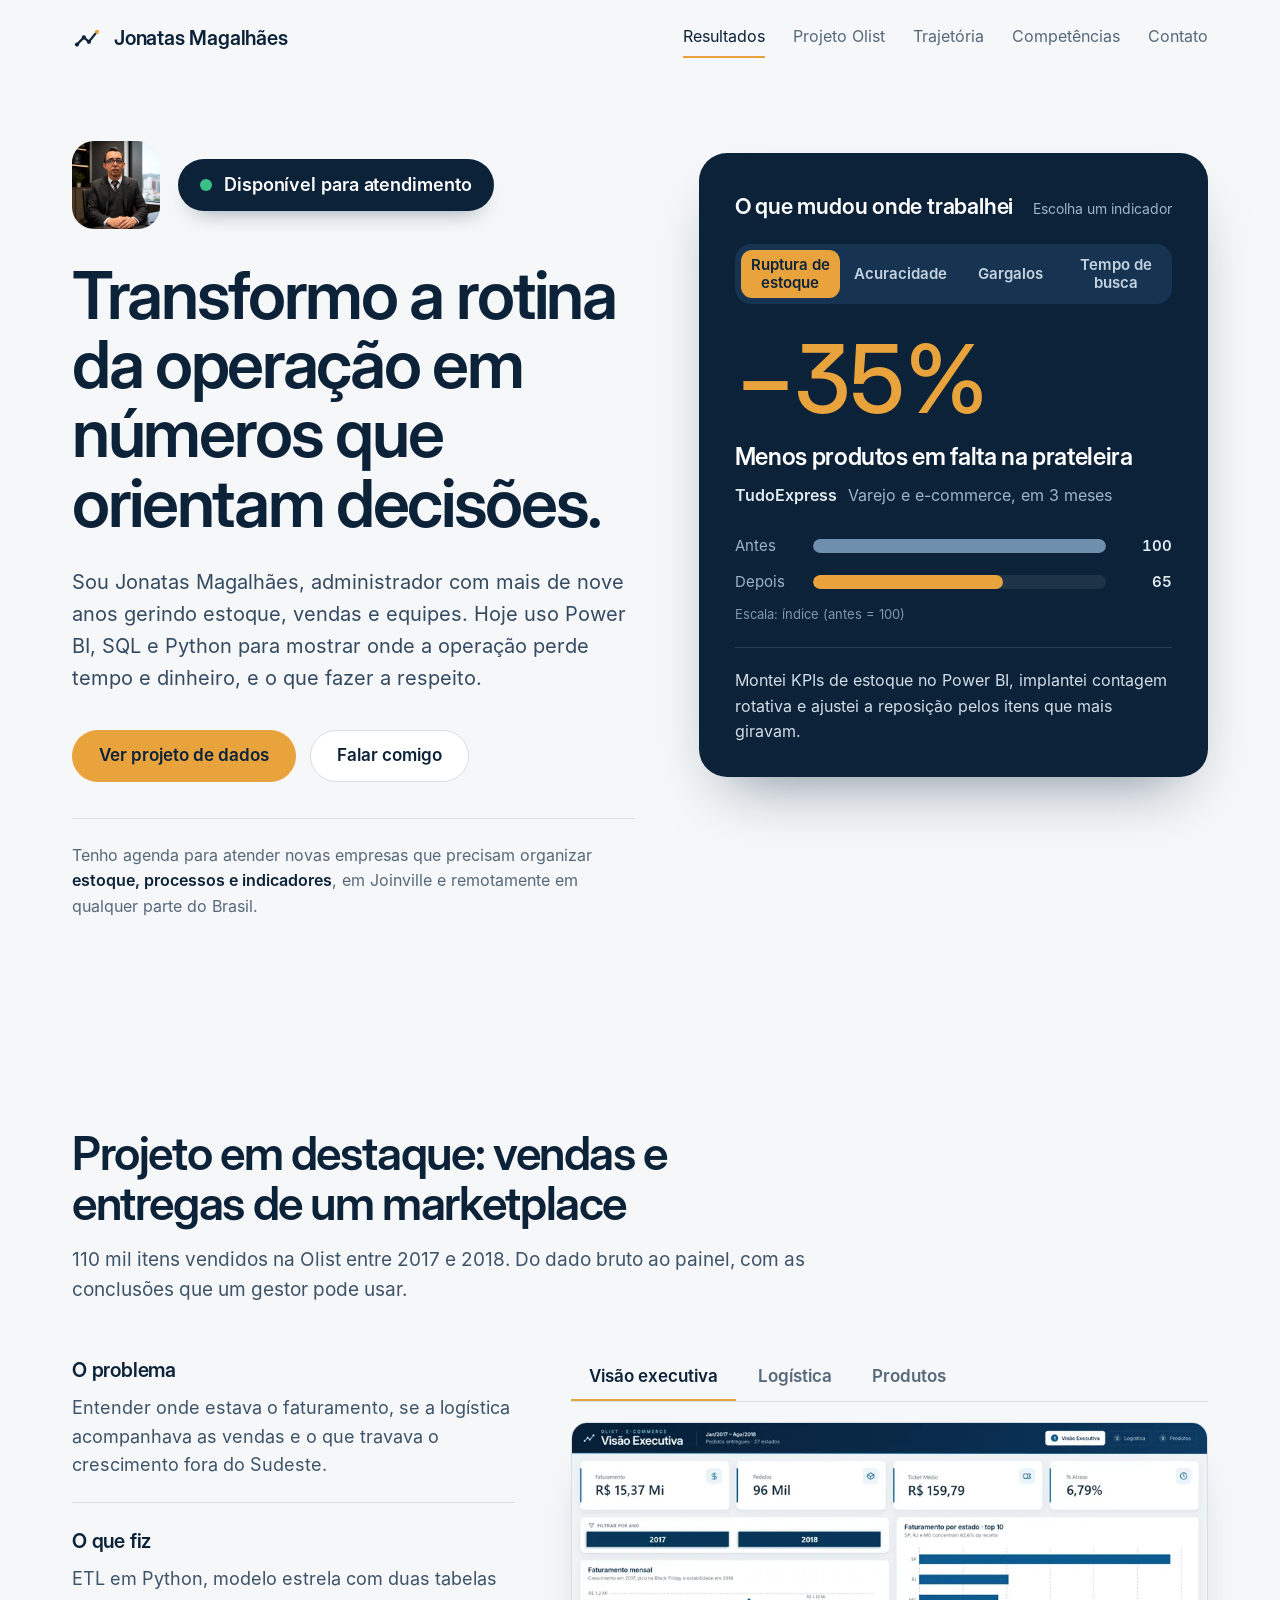
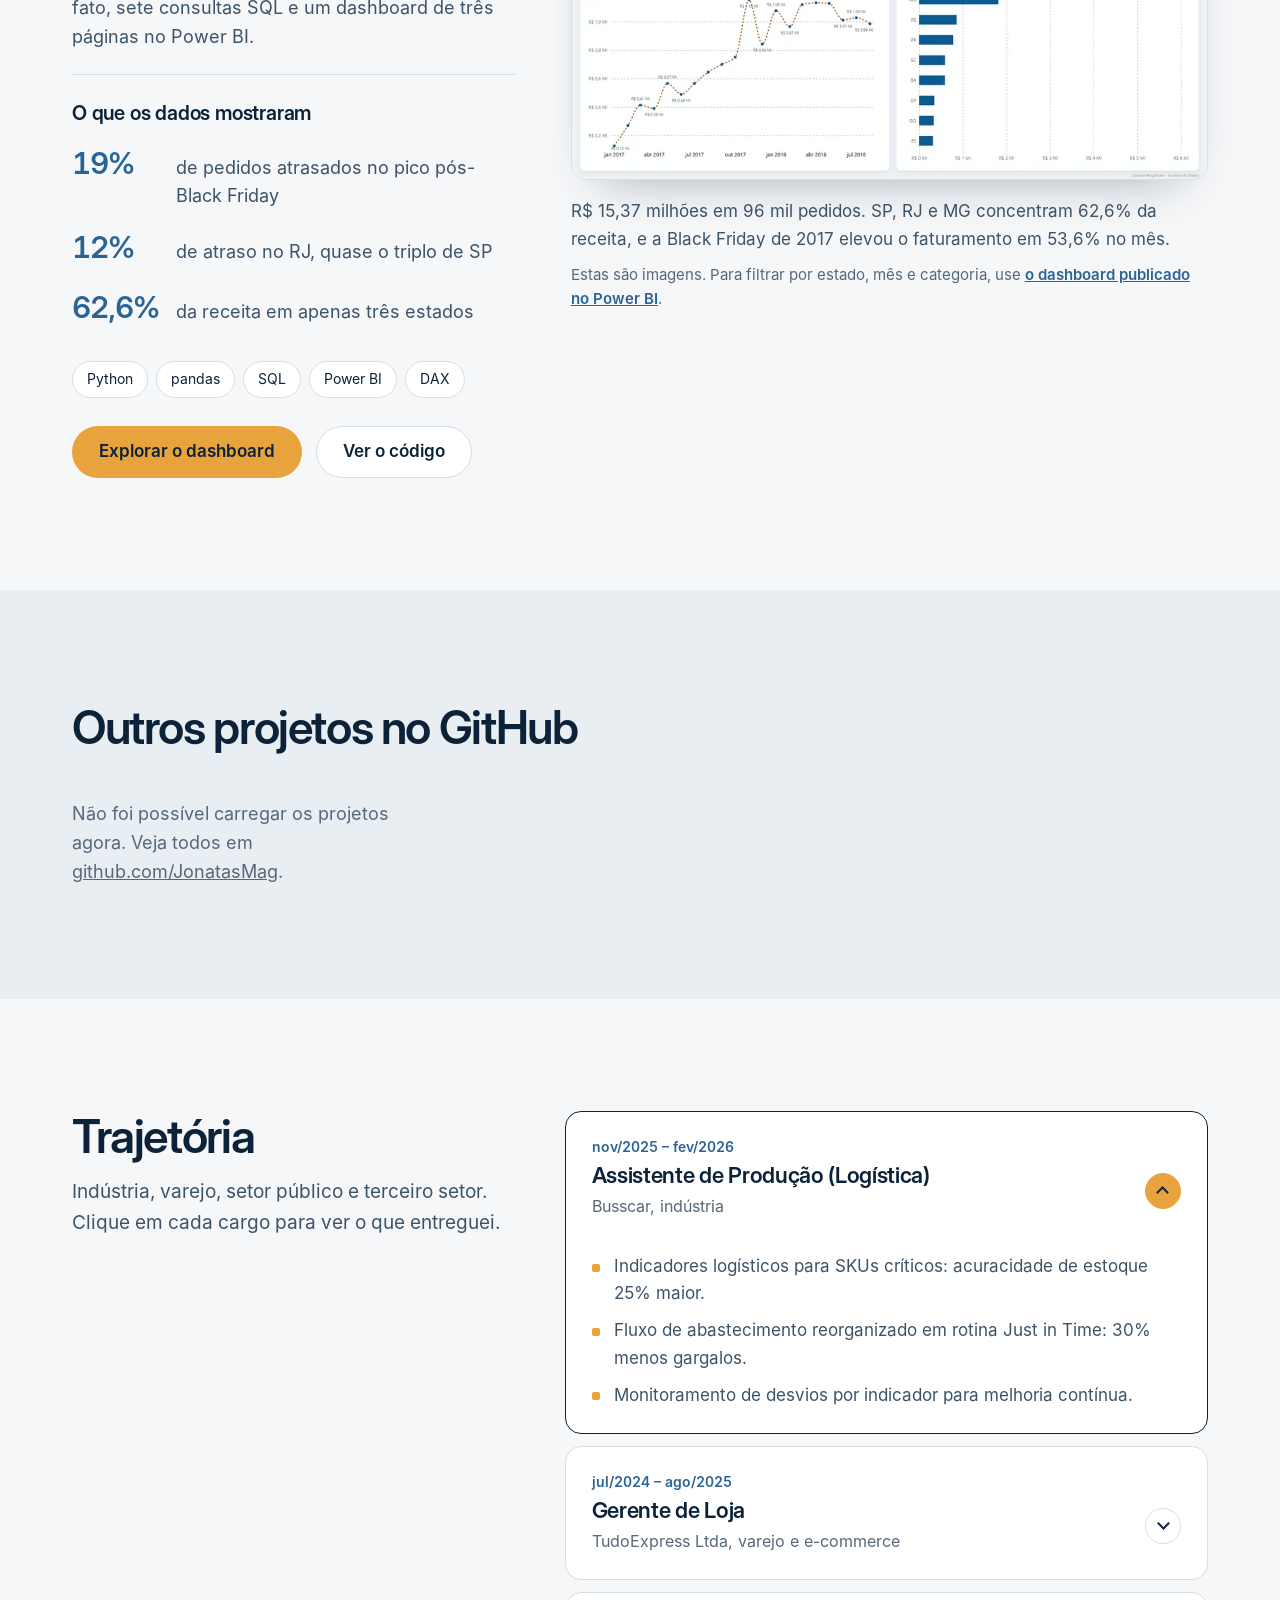
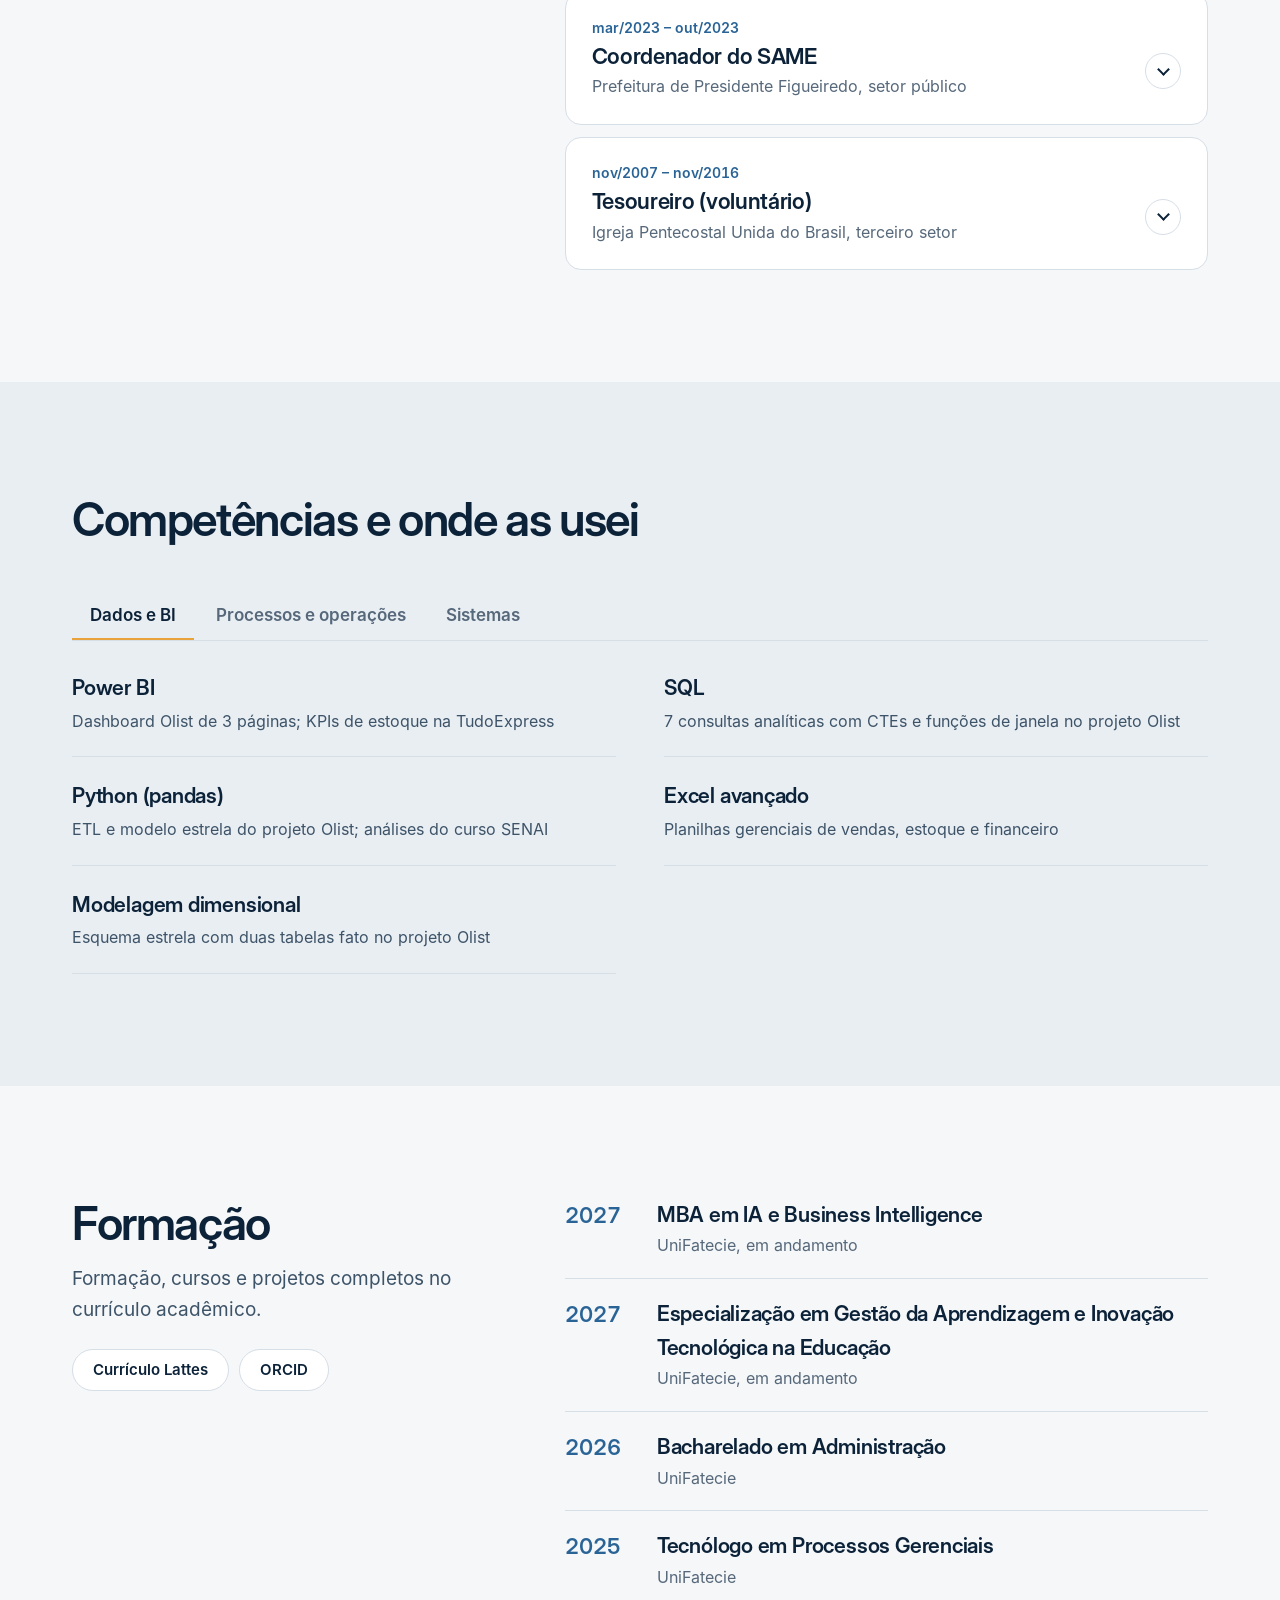
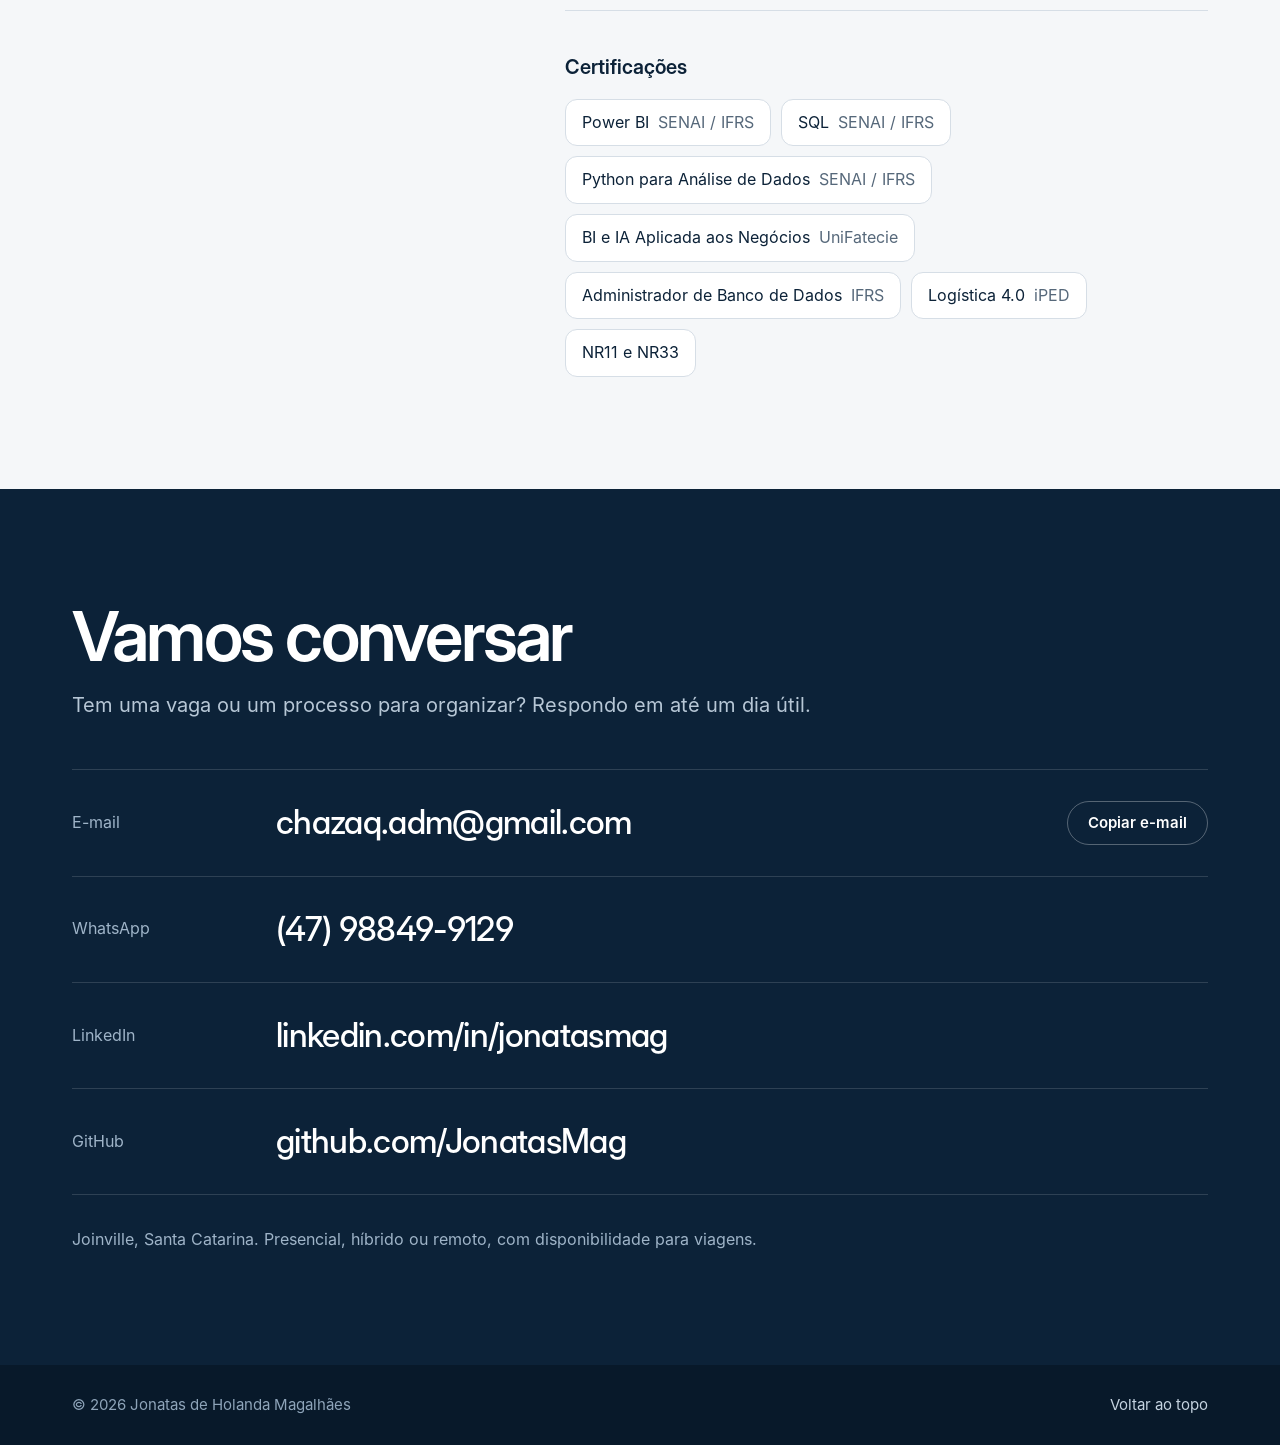
==== commit 72ff1ad1: "Topo voltado para atendimento: selo Disponível para atendimento, frase de serviço e sem botão de cur" ====
--- a/index.html
+++ b/index.html
@@ -58,7 +58,6 @@
         <a href="#competencias">Competências</a>
         <a href="#contato">Contato</a>
       </nav>
-      <a class="btn btn-small btn-ink" data-link="cv" download>Baixar currículo</a>
       <button class="menu" aria-expanded="false" aria-controls="menu-mobile" aria-label="Abrir menu"><span></span><span></span></button>
     </div>
     <nav class="menu-mobile" id="menu-mobile" aria-label="Seções" hidden>
@@ -67,7 +66,6 @@
       <a href="#trajetoria">Trajetória</a>
       <a href="#competencias">Competências</a>
       <a href="#contato">Contato</a>
-      <a data-link="cv" download>Baixar currículo</a>
     </nav>
   </header>
 
@@ -81,7 +79,7 @@
               <source type="image/webp" srcset="assets/img/jonatas-retrato-560.webp" />
               <img src="assets/img/jonatas-retrato.jpg" alt="Foto de Jonatas Magalhães" width="88" height="88" />
             </picture>
-            <p class="status"><span class="pulse" aria-hidden="true"></span>Disponível para começar agora</p>
+            <p class="status"><span class="pulse" aria-hidden="true"></span>Disponível para atendimento</p>
           </div>
           <h1>Transformo a rotina da operação em números que orientam decisões.</h1>
           <p class="lede">Sou Jonatas Magalhães, administrador com mais de nove anos gerindo estoque, vendas e equipes. Hoje uso Power BI, SQL e Python para mostrar onde a operação perde tempo e dinheiro, e o que fazer a respeito.</p>
@@ -89,7 +87,7 @@
             <a class="btn btn-signal" href="#olist">Ver projeto de dados</a>
             <a class="btn btn-line" href="#contato">Falar comigo</a>
           </div>
-          <p class="roles">Busco vagas de <strong>analista de dados, de processos, de operações</strong> ou <strong>administrativo</strong>, em Joinville ou remoto.</p>
+          <p class="roles">Tenho agenda para atender novas empresas que precisam organizar <strong>estoque, processos e indicadores</strong>, em Joinville e remotamente em qualquer parte do Brasil.</p>
         </div>
 
         <div class="board" id="resultados" aria-labelledby="board-title">
--- a/assets/css/style.css
+++ b/assets/css/style.css
@@ -86,9 +86,10 @@
 .hero { padding: 64px 0 96px; }
 .hero-grid { display: grid; grid-template-columns: 1.05fr .95fr; gap: 64px; align-items: start; }
 .who { display: flex; align-items: center; gap: 18px; margin-bottom: 32px; }
+.who picture { flex: none; }
 .who img { width: 88px; height: 88px; border-radius: 22px; object-fit: cover; object-position: center 22%; }
-.status { display: inline-flex; align-items: center; gap: 10px; padding: 8px 16px; border-radius: 999px; background: var(--white); border: 1px solid var(--fog); font-size: 15px; font-weight: 500; color: var(--ink); }
-.pulse { width: 10px; height: 10px; border-radius: 50%; background: #2f9e6e; box-shadow: 0 0 0 0 rgba(47,158,110,.5); animation: pulse 2.4s infinite; }
+.status { display: inline-flex; align-items: center; gap: 12px; padding: 12px 22px; border-radius: 999px; background: var(--ink); font-size: 18px; font-weight: 600; color: #fff; letter-spacing: -.005em; box-shadow: 0 12px 24px -16px rgba(12,34,56,.6); }
+.pulse { width: 12px; height: 12px; flex: none; border-radius: 50%; background: #3cc08a; box-shadow: 0 0 0 0 rgba(60,192,138,.55); animation: pulse 2.4s infinite; }
 @keyframes pulse { 70% { box-shadow: 0 0 0 10px rgba(47,158,110,0); } 100% { box-shadow: 0 0 0 0 rgba(47,158,110,0); } }
 .hero h1 { font-size: clamp(42px, 5.2vw, 68px); line-height: 1.04; letter-spacing: -.035em; max-width: 13em; }
 .lede { margin-top: 28px; max-width: 34em; font-size: 20px; line-height: 1.6; color: #344a60; }
@@ -253,6 +254,9 @@
   .repo-grid { grid-template-columns: 1fr 1fr; }
 }
 @media (max-width: 640px) {
+  .who { flex-wrap: wrap; gap: 14px; }
+  .who img { width: 72px; height: 72px; border-radius: 18px; }
+  .status { font-size: 16px; padding: 10px 18px; white-space: nowrap; }
   .tabs button { padding: 0 12px; font-size: 16px; }
   body { font-size: 17px; }
   .wrap { padding-inline: 20px; }
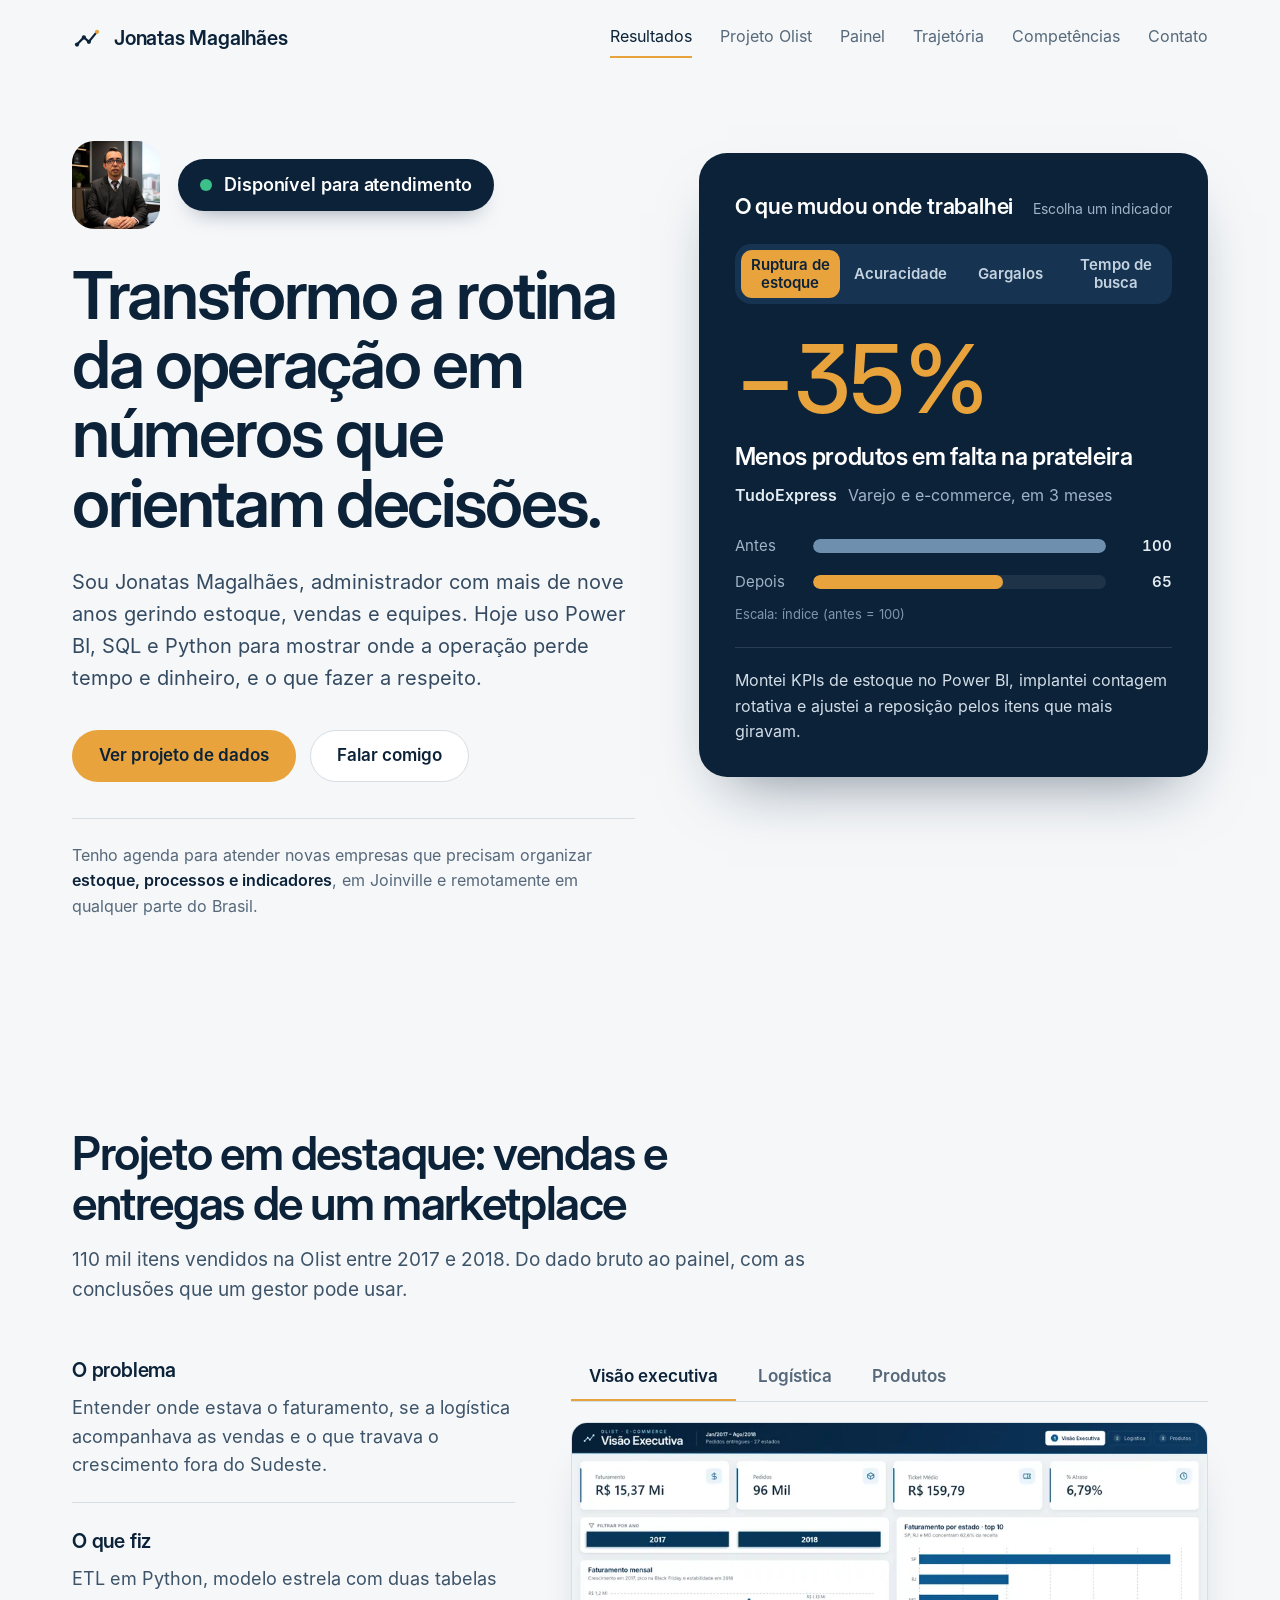
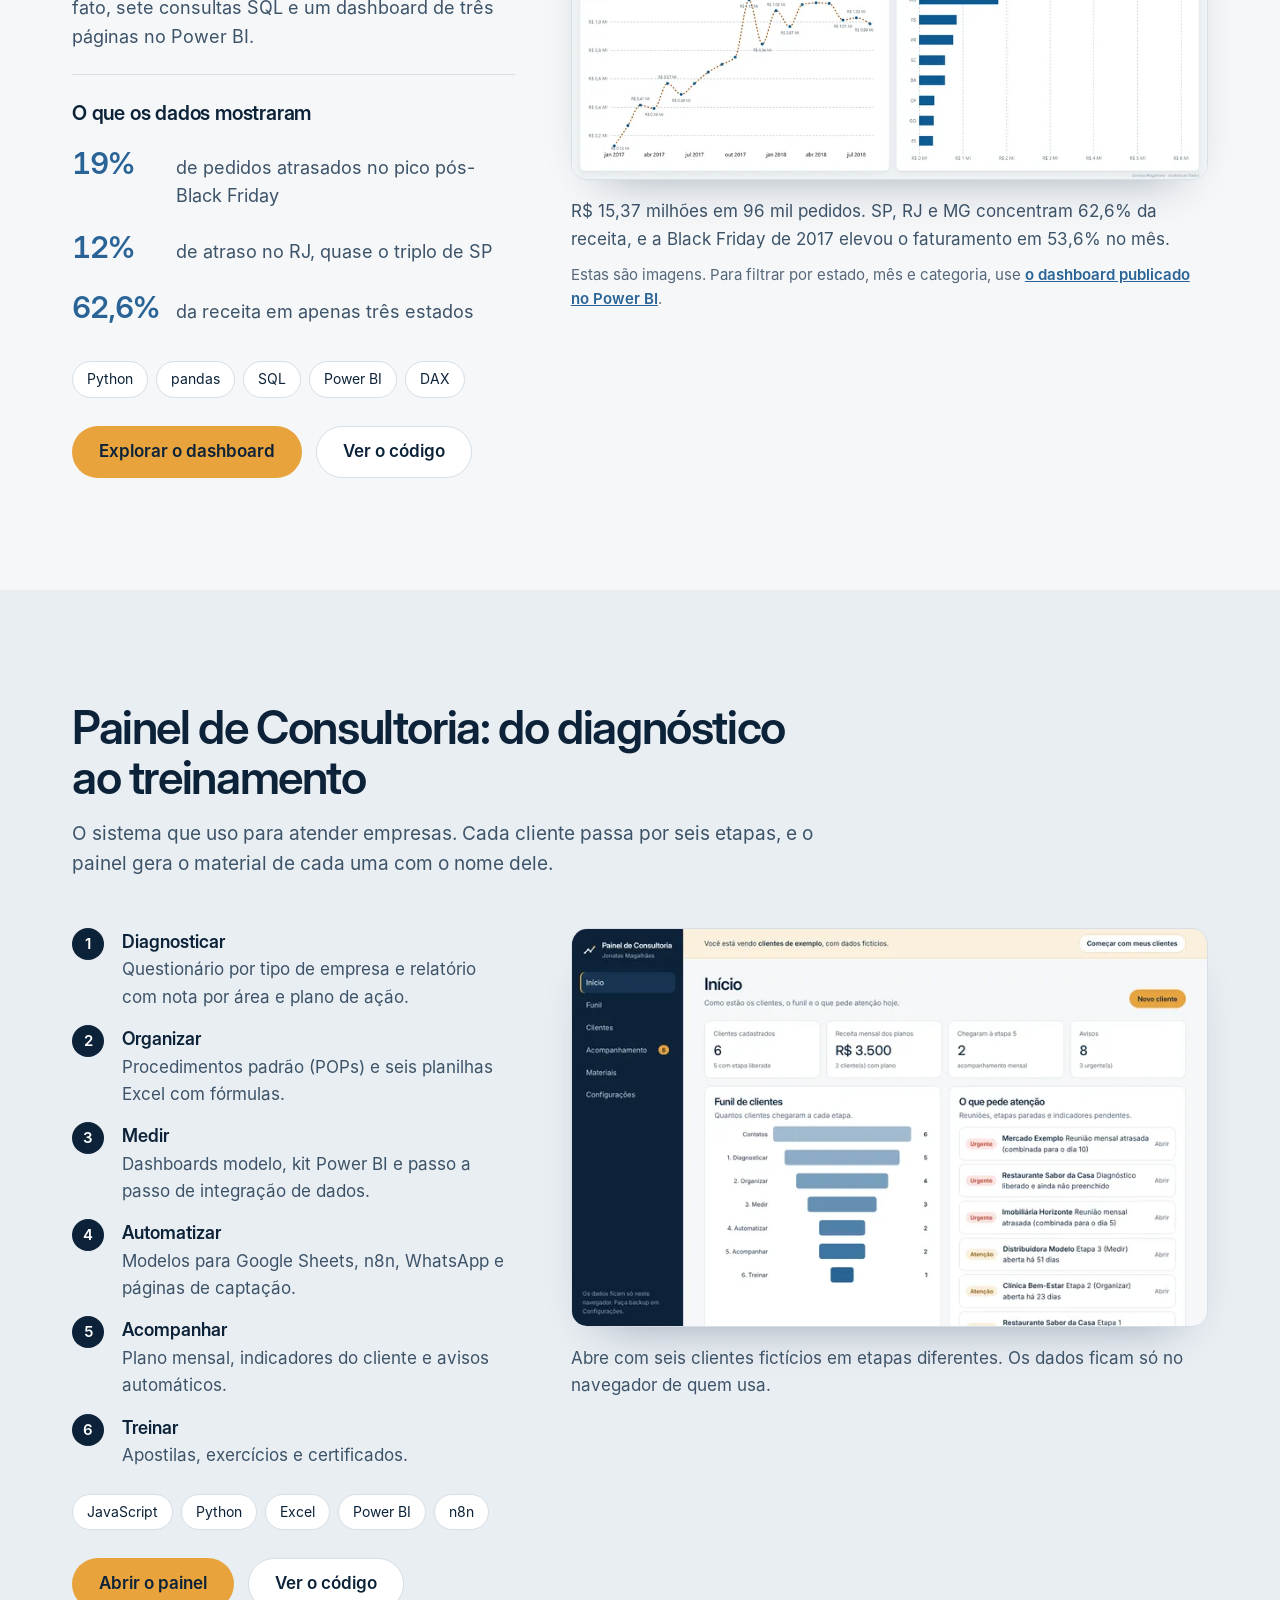
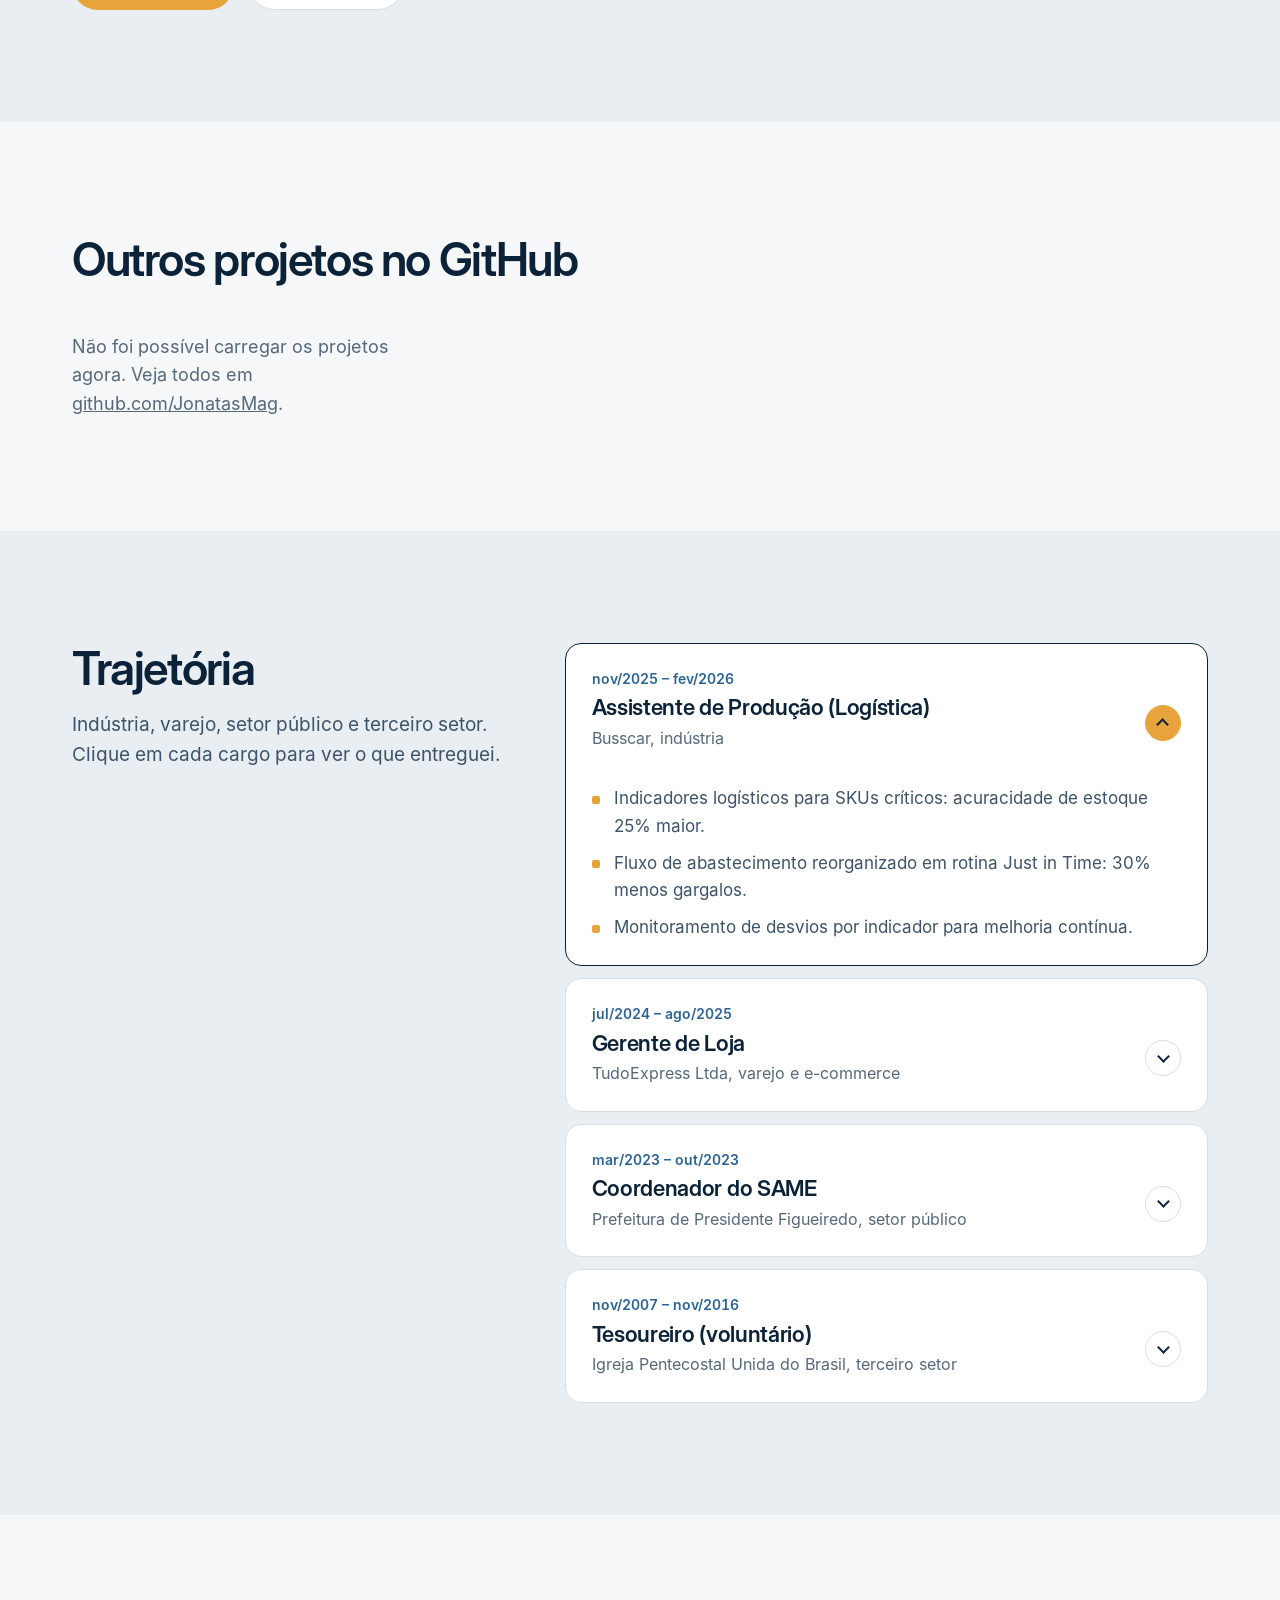
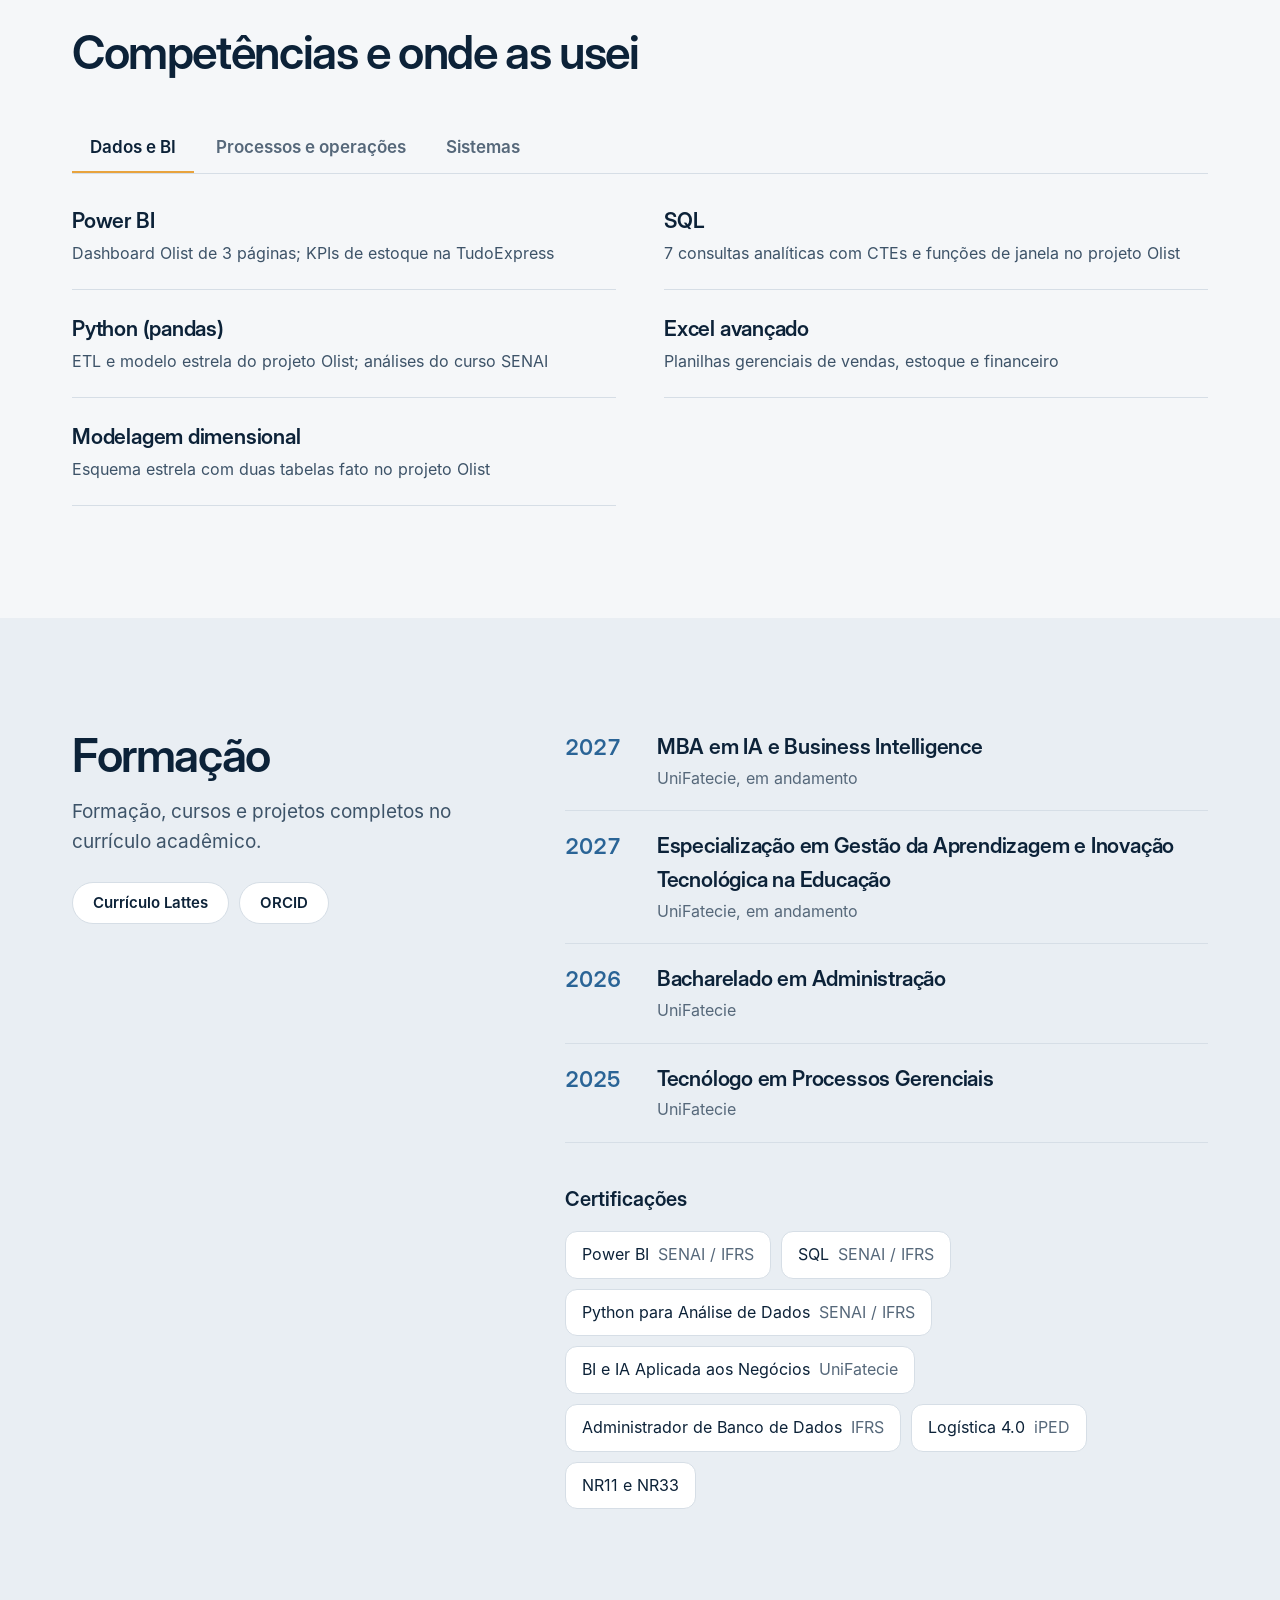
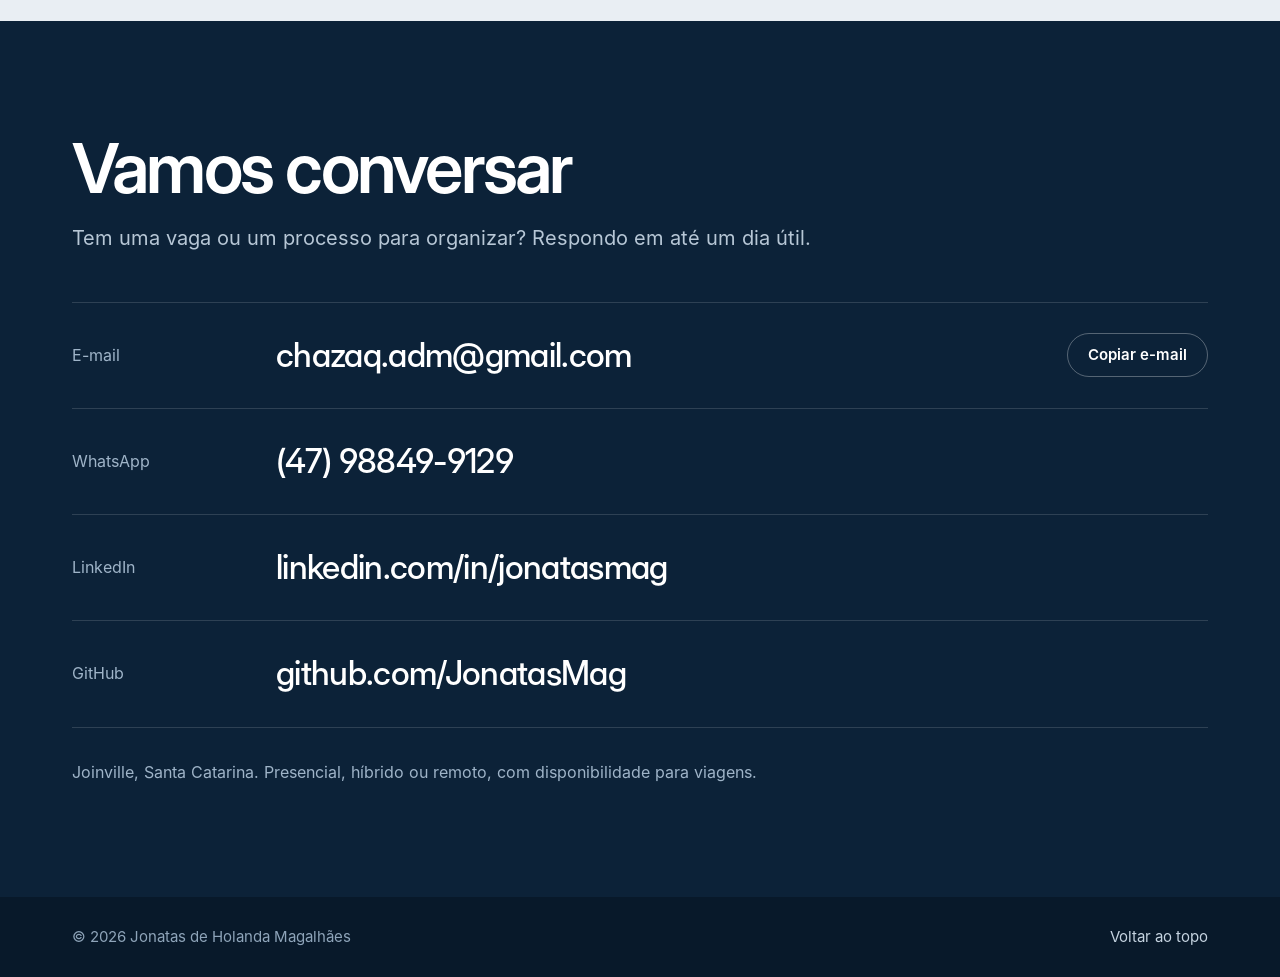
==== commit 2a4011b6: "Portfólio: seção do Painel de Consultoria Co-Authored-By: Claude Opus 5.5 <noreply@anthropic.com> Cl" ====
--- a/index.html
+++ b/index.html
@@ -54,6 +54,7 @@
       <nav class="nav" aria-label="Seções">
         <a href="#resultados">Resultados</a>
         <a href="#olist">Projeto Olist</a>
+        <a href="#painel">Painel</a>
         <a href="#trajetoria">Trajetória</a>
         <a href="#competencias">Competências</a>
         <a href="#contato">Contato</a>
@@ -63,6 +64,7 @@
     <nav class="menu-mobile" id="menu-mobile" aria-label="Seções" hidden>
       <a href="#resultados">Resultados</a>
       <a href="#olist">Projeto Olist</a>
+      <a href="#painel">Painel</a>
       <a href="#trajetoria">Trajetória</a>
       <a href="#competencias">Competências</a>
       <a href="#contato">Contato</a>
@@ -151,8 +153,44 @@
       </div>
     </section>
 
+    <!-- Painel de Consultoria -->
+    <section class="section section-alt" id="painel">
+      <div class="wrap">
+        <div class="section-head">
+          <h2>Painel de Consultoria: do diagnóstico ao treinamento</h2>
+          <p>O sistema que uso para atender empresas. Cada cliente passa por seis etapas, e o painel gera o material de cada uma com o nome dele.</p>
+        </div>
+        <div class="case-grid">
+          <div class="case-story">
+            <ol class="etapas-painel">
+              <li><b>Diagnosticar</b> Questionário por tipo de empresa e relatório com nota por área e plano de ação.</li>
+              <li><b>Organizar</b> Procedimentos padrão (POPs) e seis planilhas Excel com fórmulas.</li>
+              <li><b>Medir</b> Dashboards modelo, kit Power BI e passo a passo de integração de dados.</li>
+              <li><b>Automatizar</b> Modelos para Google Sheets, n8n, WhatsApp e páginas de captação.</li>
+              <li><b>Acompanhar</b> Plano mensal, indicadores do cliente e avisos automáticos.</li>
+              <li><b>Treinar</b> Apostilas, exercícios e certificados.</li>
+            </ol>
+            <ul class="stack" aria-label="Ferramentas usadas"><li>JavaScript</li><li>Python</li><li>Excel</li><li>Power BI</li><li>n8n</li></ul>
+            <div class="actions">
+              <a class="btn btn-signal" href="https://jonatasmag.github.io/painel-consultoria/" target="_blank" rel="noopener">Abrir o painel</a>
+              <a class="btn btn-line" href="https://github.com/JonatasMag/painel-consultoria" target="_blank" rel="noopener">Ver o código</a>
+            </div>
+          </div>
+          <div class="viewer">
+            <a class="shot-link" href="https://jonatasmag.github.io/painel-consultoria/" target="_blank" rel="noopener" aria-label="Abrir o Painel de Consultoria">
+              <picture>
+                <source type="image/webp" srcset="assets/img/painel-consultoria-720.webp 720w, assets/img/painel-consultoria.webp 1200w" sizes="(max-width: 900px) 92vw, 640px" />
+                <img src="assets/img/painel-consultoria.jpg" alt="Tela inicial do Painel de Consultoria com indicadores, funil de clientes e avisos" width="1200" height="750" loading="lazy" />
+              </picture>
+            </a>
+            <p class="caption">Abre com seis clientes fictícios em etapas diferentes. Os dados ficam só no navegador de quem usa.</p>
+          </div>
+        </div>
+      </div>
+    </section>
+
     <!-- Outros projetos (GitHub automático) -->
-    <section class="section section-alt" id="projetos">
+    <section class="section" id="projetos">
       <div class="wrap">
         <div class="section-head row">
           <h2>Outros projetos no GitHub</h2>
@@ -165,7 +203,7 @@
     </section>
 
     <!-- Trajetória -->
-    <section class="section" id="trajetoria">
+    <section class="section section-alt" id="trajetoria">
       <div class="wrap two-col">
         <div class="section-head sticky">
           <h2>Trajetória</h2>
@@ -176,7 +214,7 @@
     </section>
 
     <!-- Competências -->
-    <section class="section section-alt" id="competencias">
+    <section class="section" id="competencias">
       <div class="wrap">
         <div class="section-head">
           <h2>Competências e onde as usei</h2>
@@ -187,7 +225,7 @@
     </section>
 
     <!-- Formação -->
-    <section class="section" id="formacao">
+    <section class="section section-alt" id="formacao">
       <div class="wrap two-col">
         <div class="section-head">
           <h2>Formação</h2>
--- a/assets/css/style.css
+++ b/assets/css/style.css
@@ -142,6 +142,13 @@
 .stack { display: flex; flex-wrap: wrap; gap: 8px; margin-top: 8px; }
 .stack li { padding: 6px 14px; border-radius: 999px; background: var(--white); border: 1px solid var(--fog); font-size: 14px; font-weight: 500; color: var(--ink); }
 .case-story .actions { margin-top: 28px; }
+.etapas-painel { list-style: none; counter-reset: e; padding: 0; margin: 0 0 24px; display: grid; gap: 14px; }
+.etapas-painel li { counter-increment: e; display: grid; grid-template-columns: 36px 1fr; column-gap: 14px; color: #3d5368; font-size: 17px; }
+.etapas-painel li::before { content: counter(e); grid-row: span 2; width: 32px; height: 32px; border-radius: 50%; background: var(--ink); color: #fff; display: grid; place-items: center; font-size: 15px; font-weight: 600; }
+.etapas-painel b { display: block; color: var(--ink); font-family: var(--display); font-weight: 600; font-size: 18px; }
+.shot-link { display: block; border: 1px solid var(--fog); border-radius: 16px; overflow: hidden; box-shadow: 0 24px 48px -32px rgba(12,34,56,.45); transition: transform .2s; }
+.shot-link:hover { transform: translateY(-2px); }
+.shot-link img { width: 100%; height: auto; display: block; }
 
 .tabs { display: flex; gap: 4px; border-bottom: 1px solid var(--fog); overflow-x: auto; scrollbar-width: none; }
 .tabs button { flex: 0 0 auto; min-height: 48px; padding: 0 18px; border: 0; border-bottom: 3px solid transparent; margin-bottom: -1px; background: transparent; color: var(--slate); font-size: 17px; font-weight: 600; cursor: pointer; transition: color .2s, border-color .2s; }
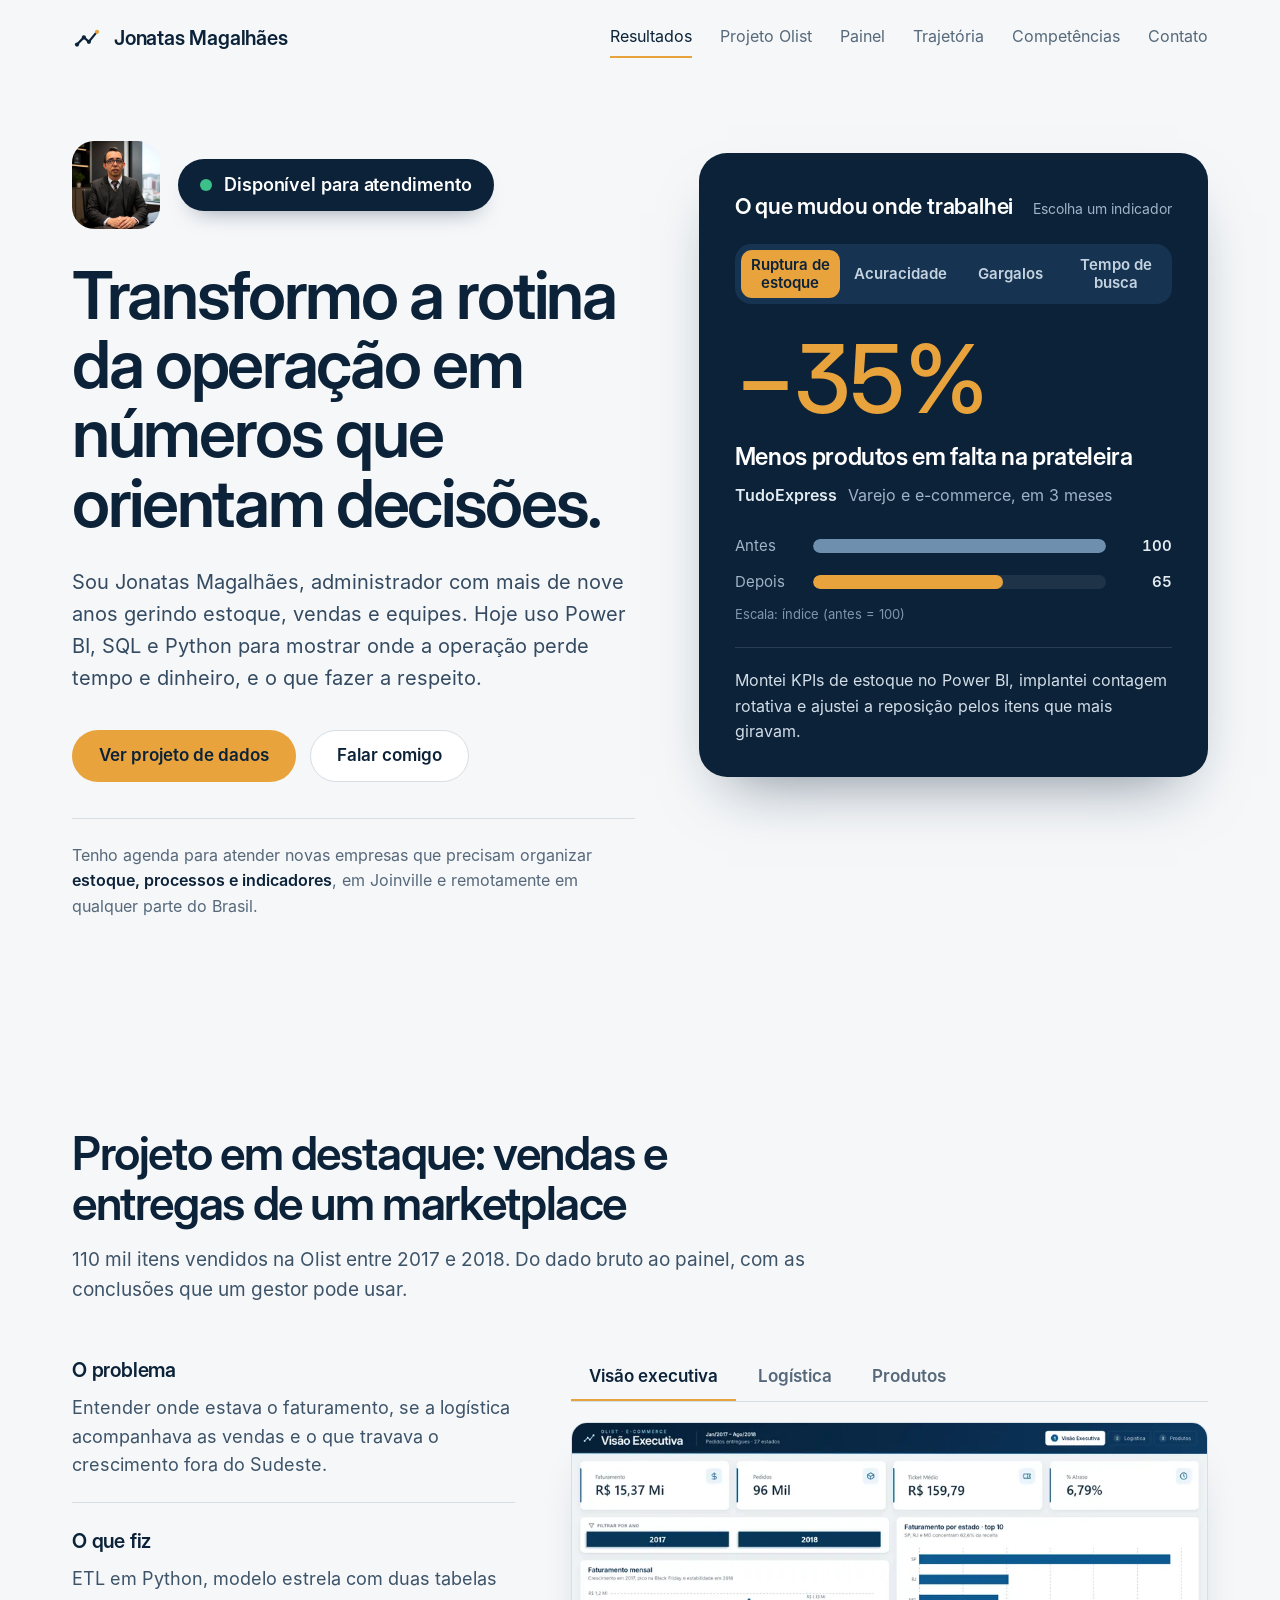
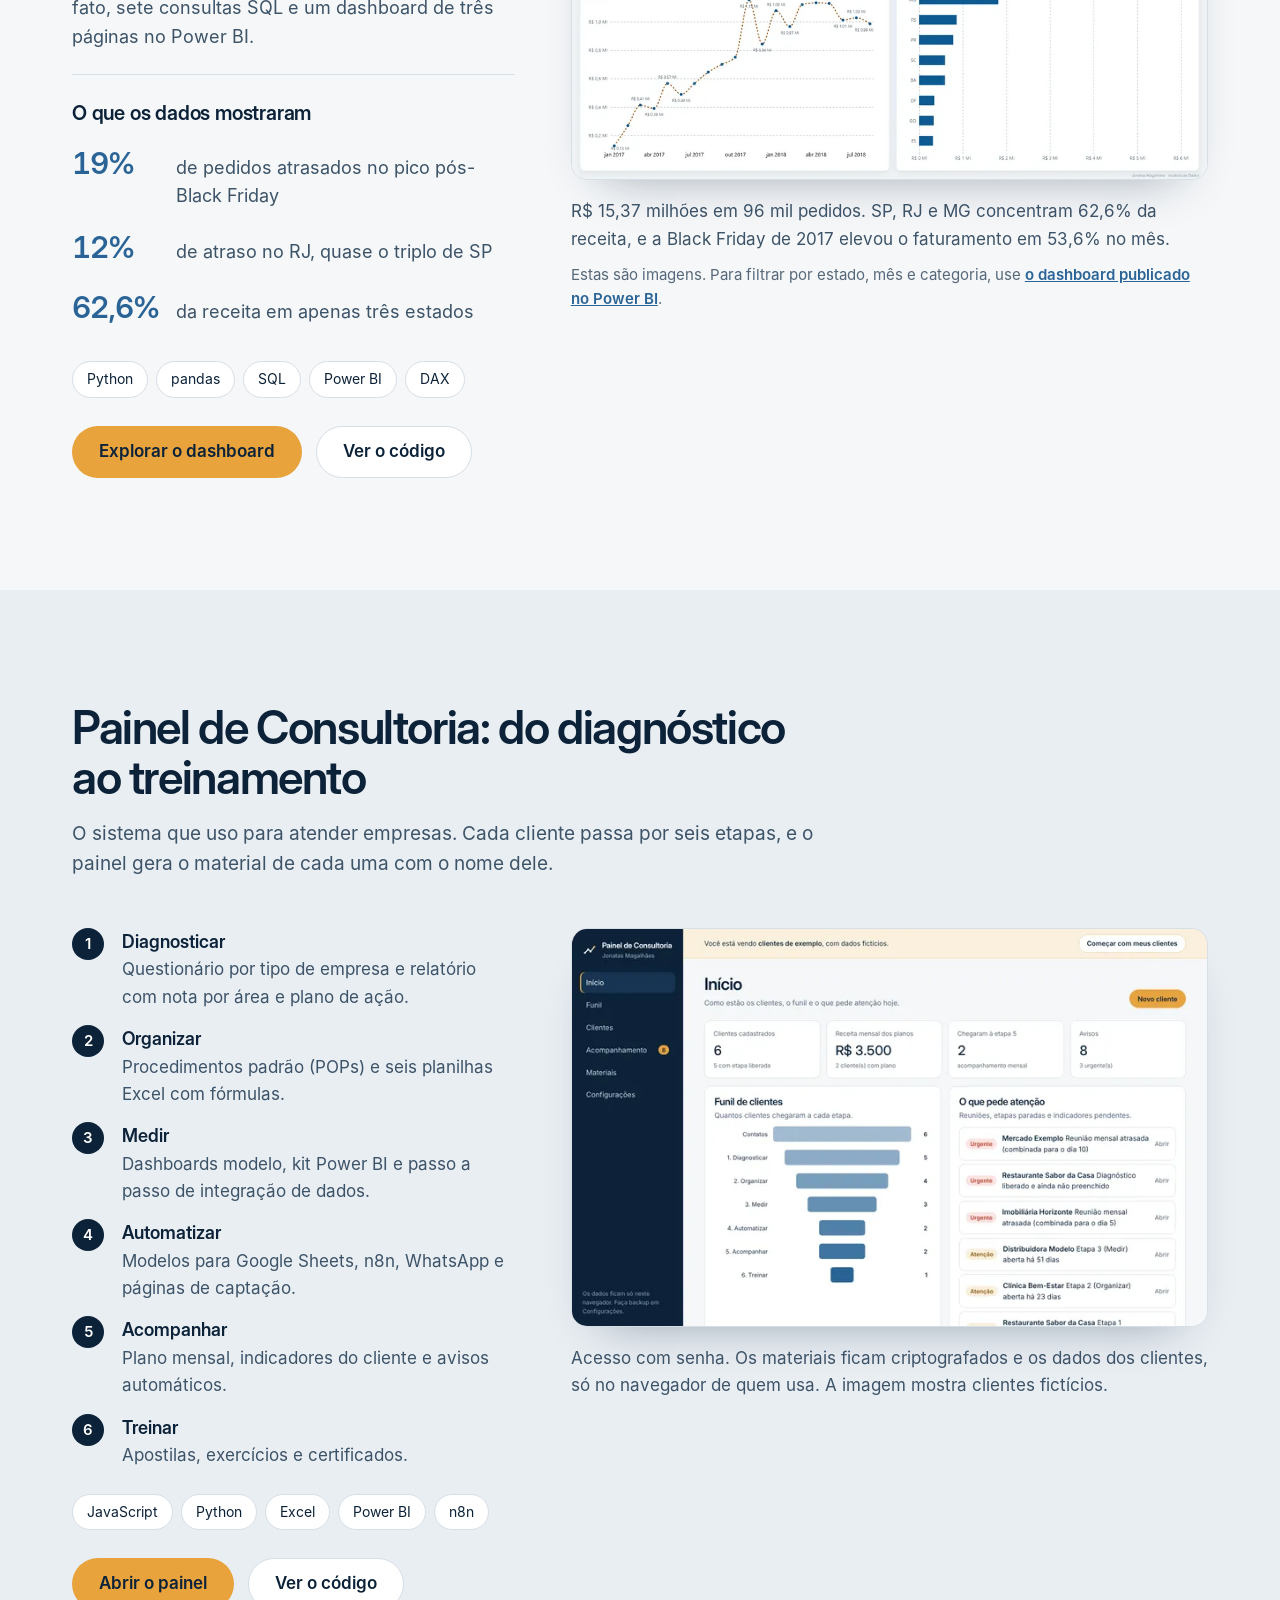
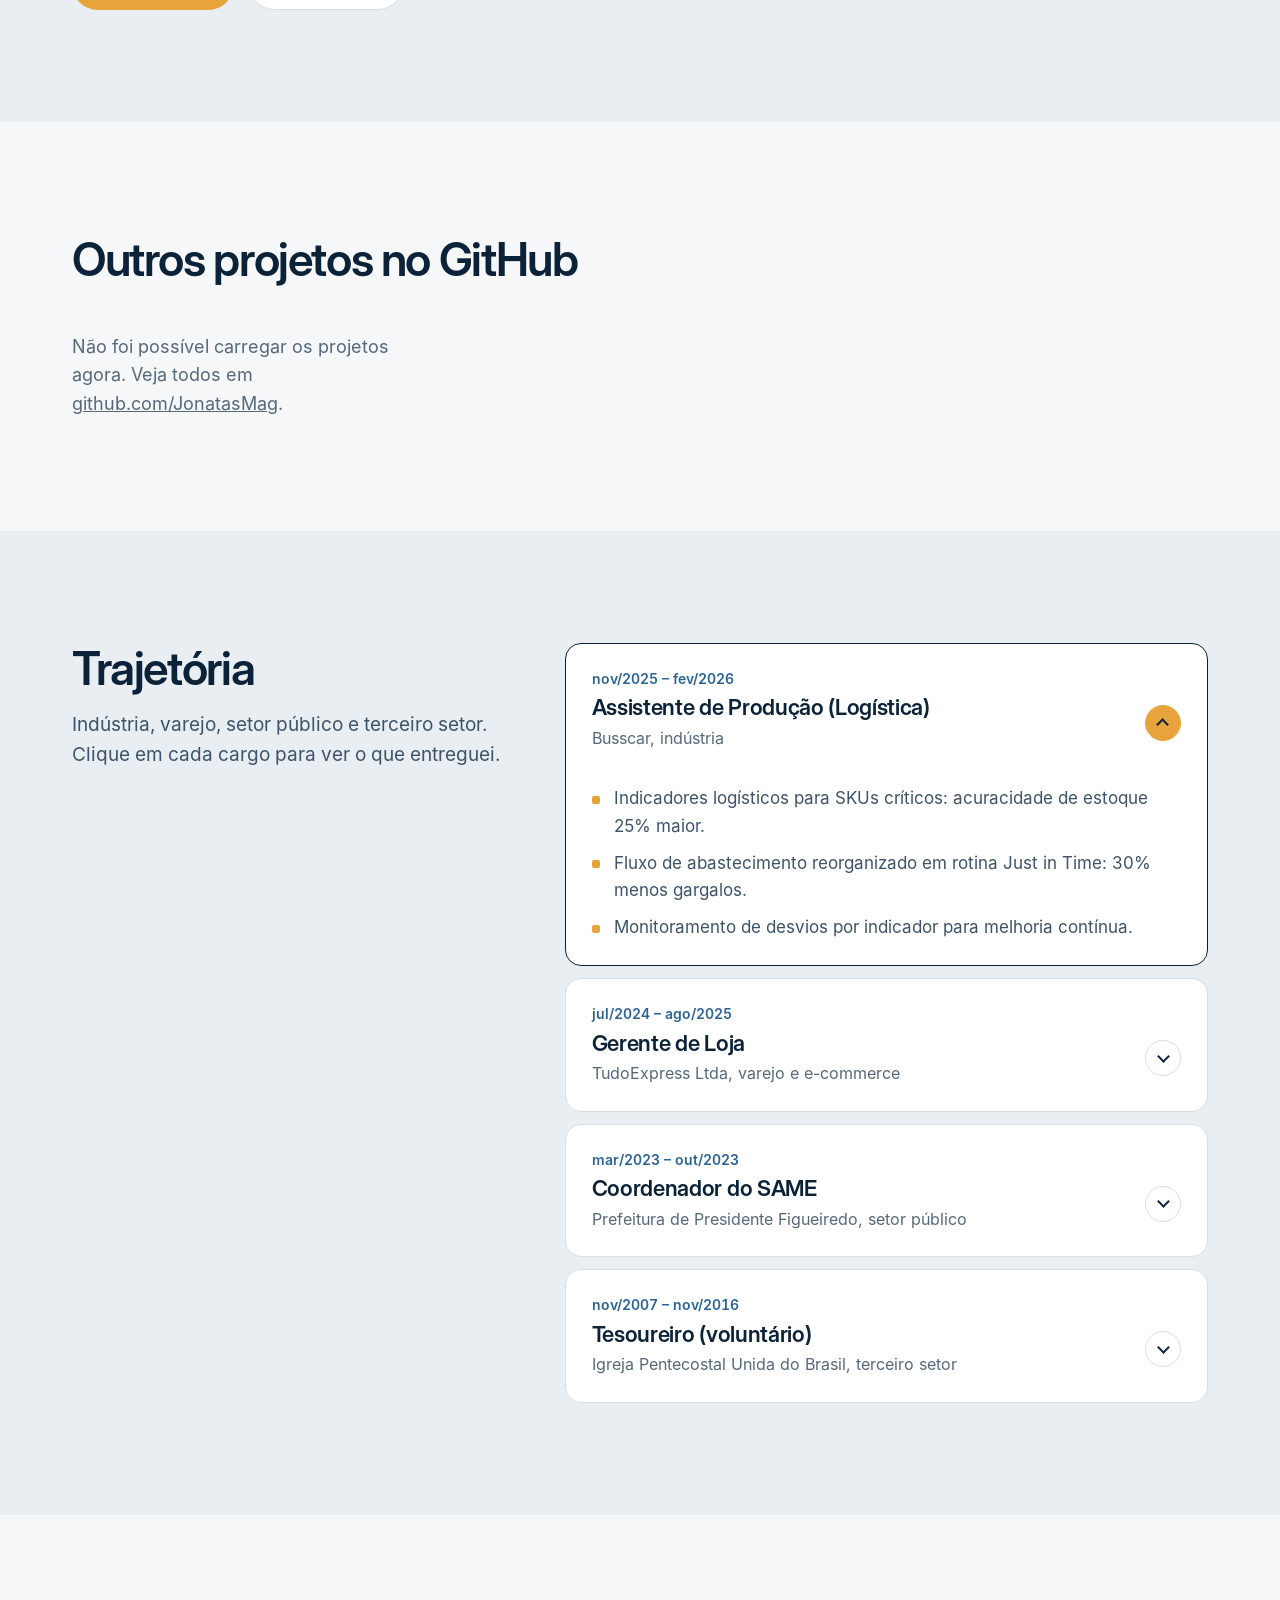
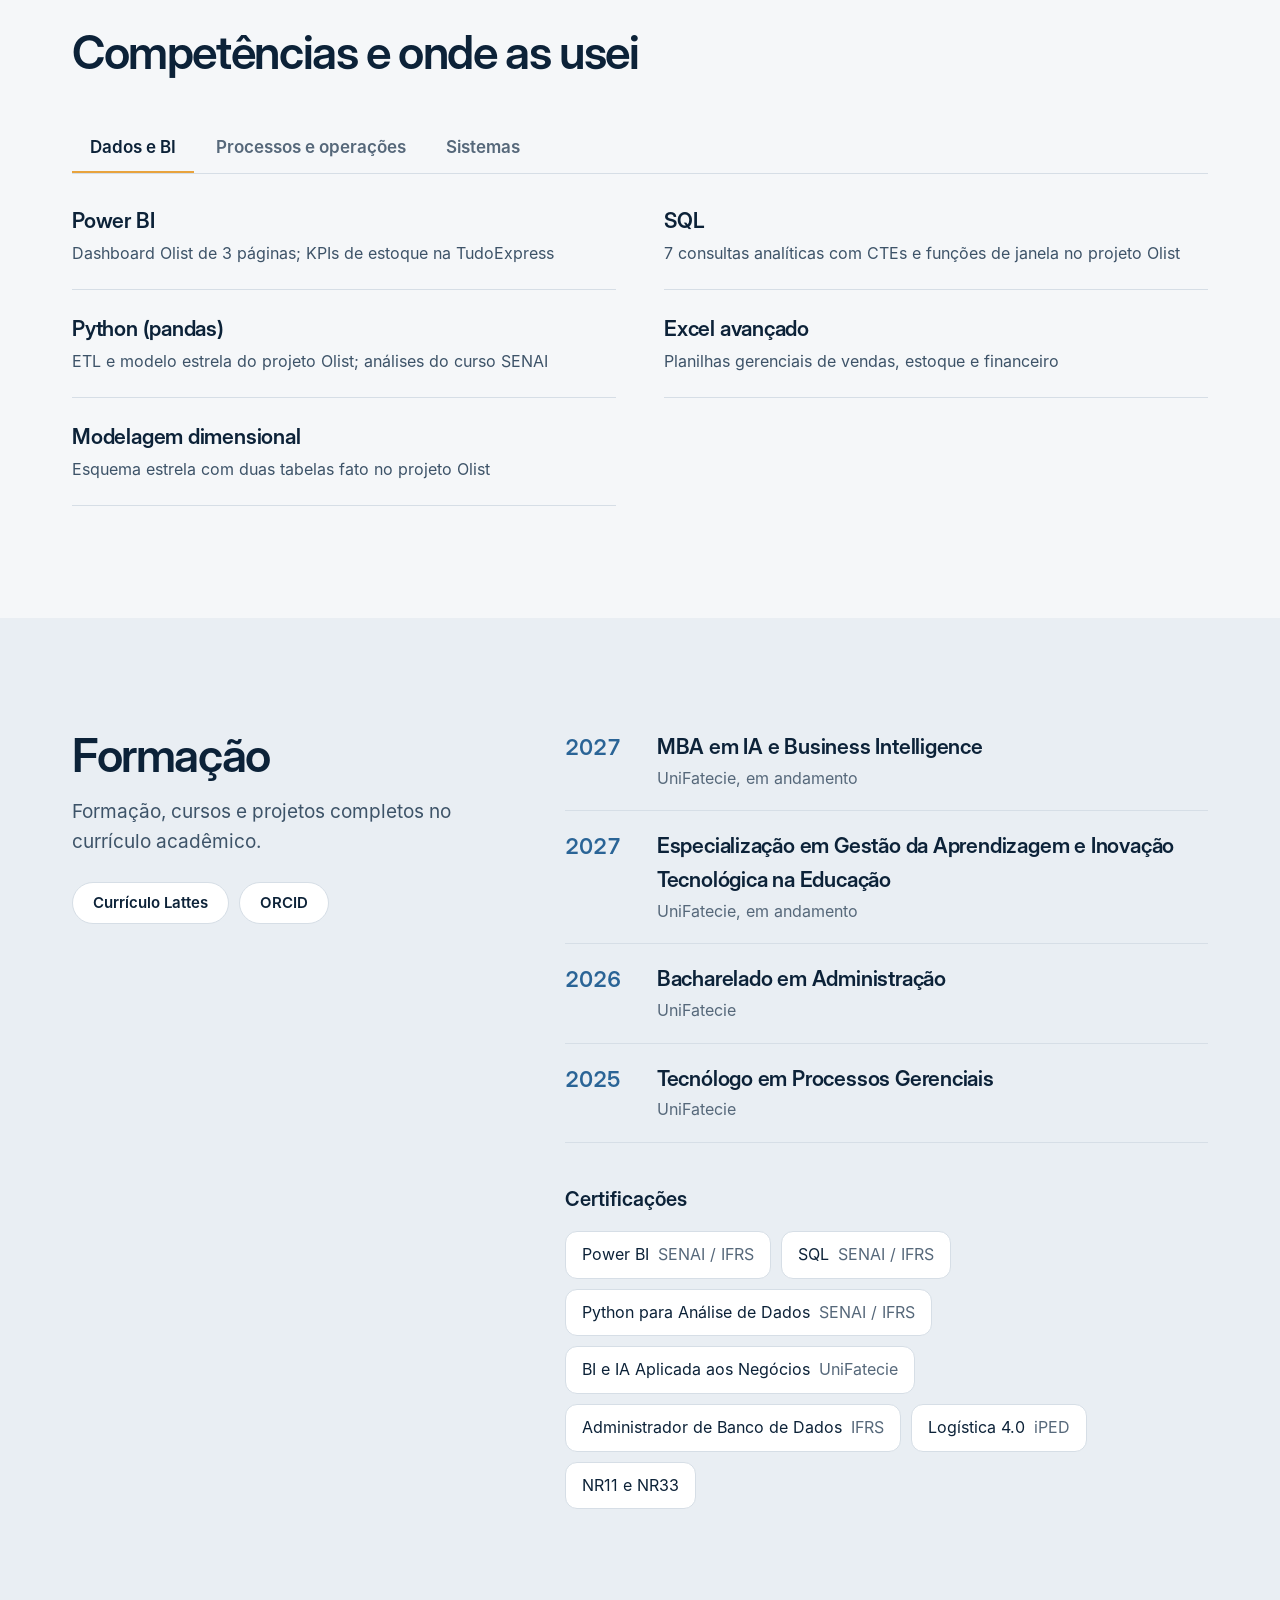
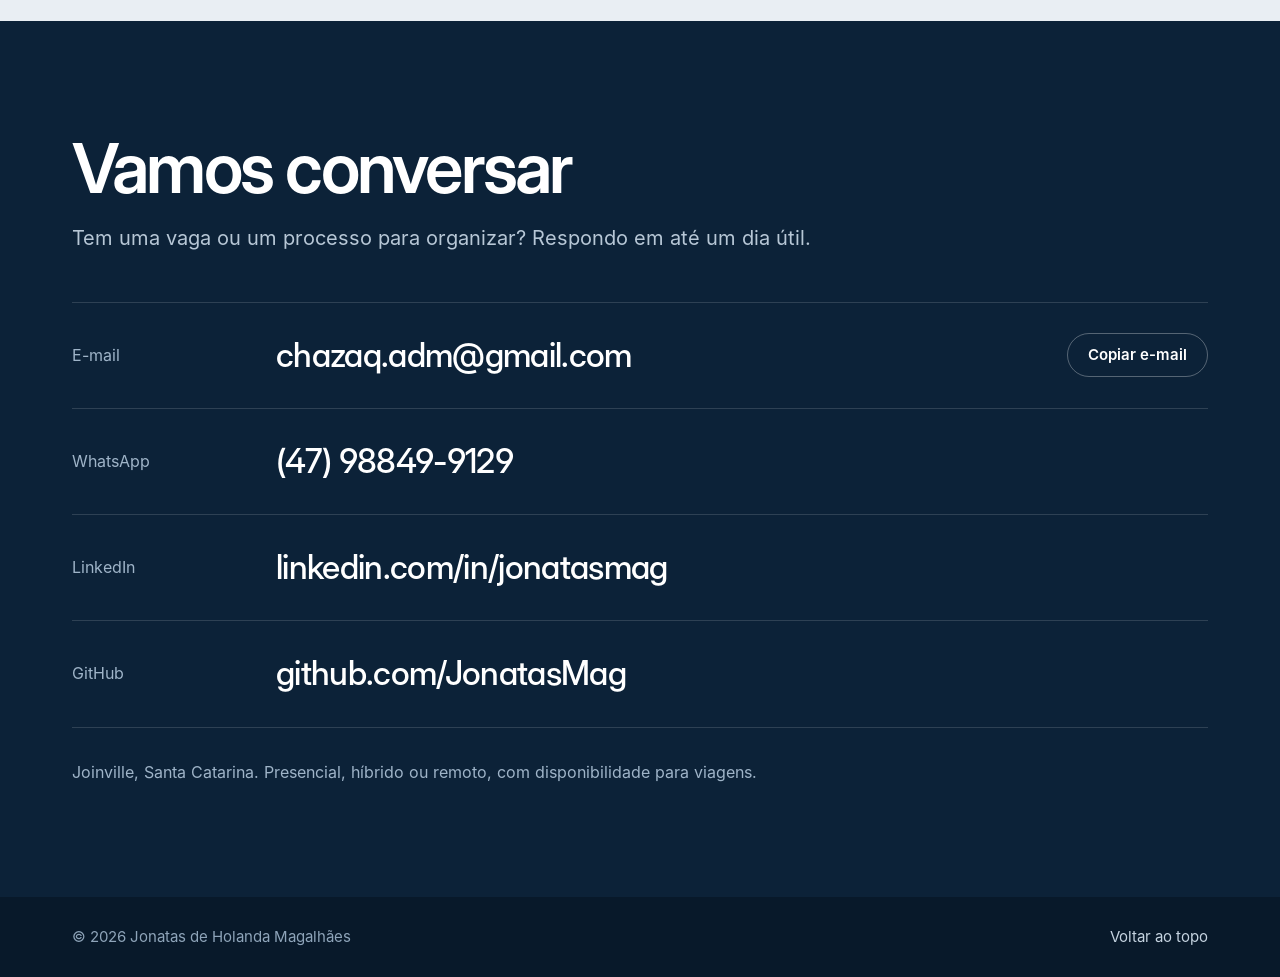
==== commit e77c7b8f: "Portfólio: painel com acesso por senha Co-Authored-By: Claude Opus 5.5 <noreply@anthropic.com> Claud" ====
--- a/index.html
+++ b/index.html
@@ -183,7 +183,7 @@
                 <img src="assets/img/painel-consultoria.jpg" alt="Tela inicial do Painel de Consultoria com indicadores, funil de clientes e avisos" width="1200" height="750" loading="lazy" />
               </picture>
             </a>
-            <p class="caption">Abre com seis clientes fictícios em etapas diferentes. Os dados ficam só no navegador de quem usa.</p>
+            <p class="caption">Acesso com senha. Os materiais ficam criptografados e os dados dos clientes, só no navegador de quem usa. A imagem mostra clientes fictícios.</p>
           </div>
         </div>
       </div>
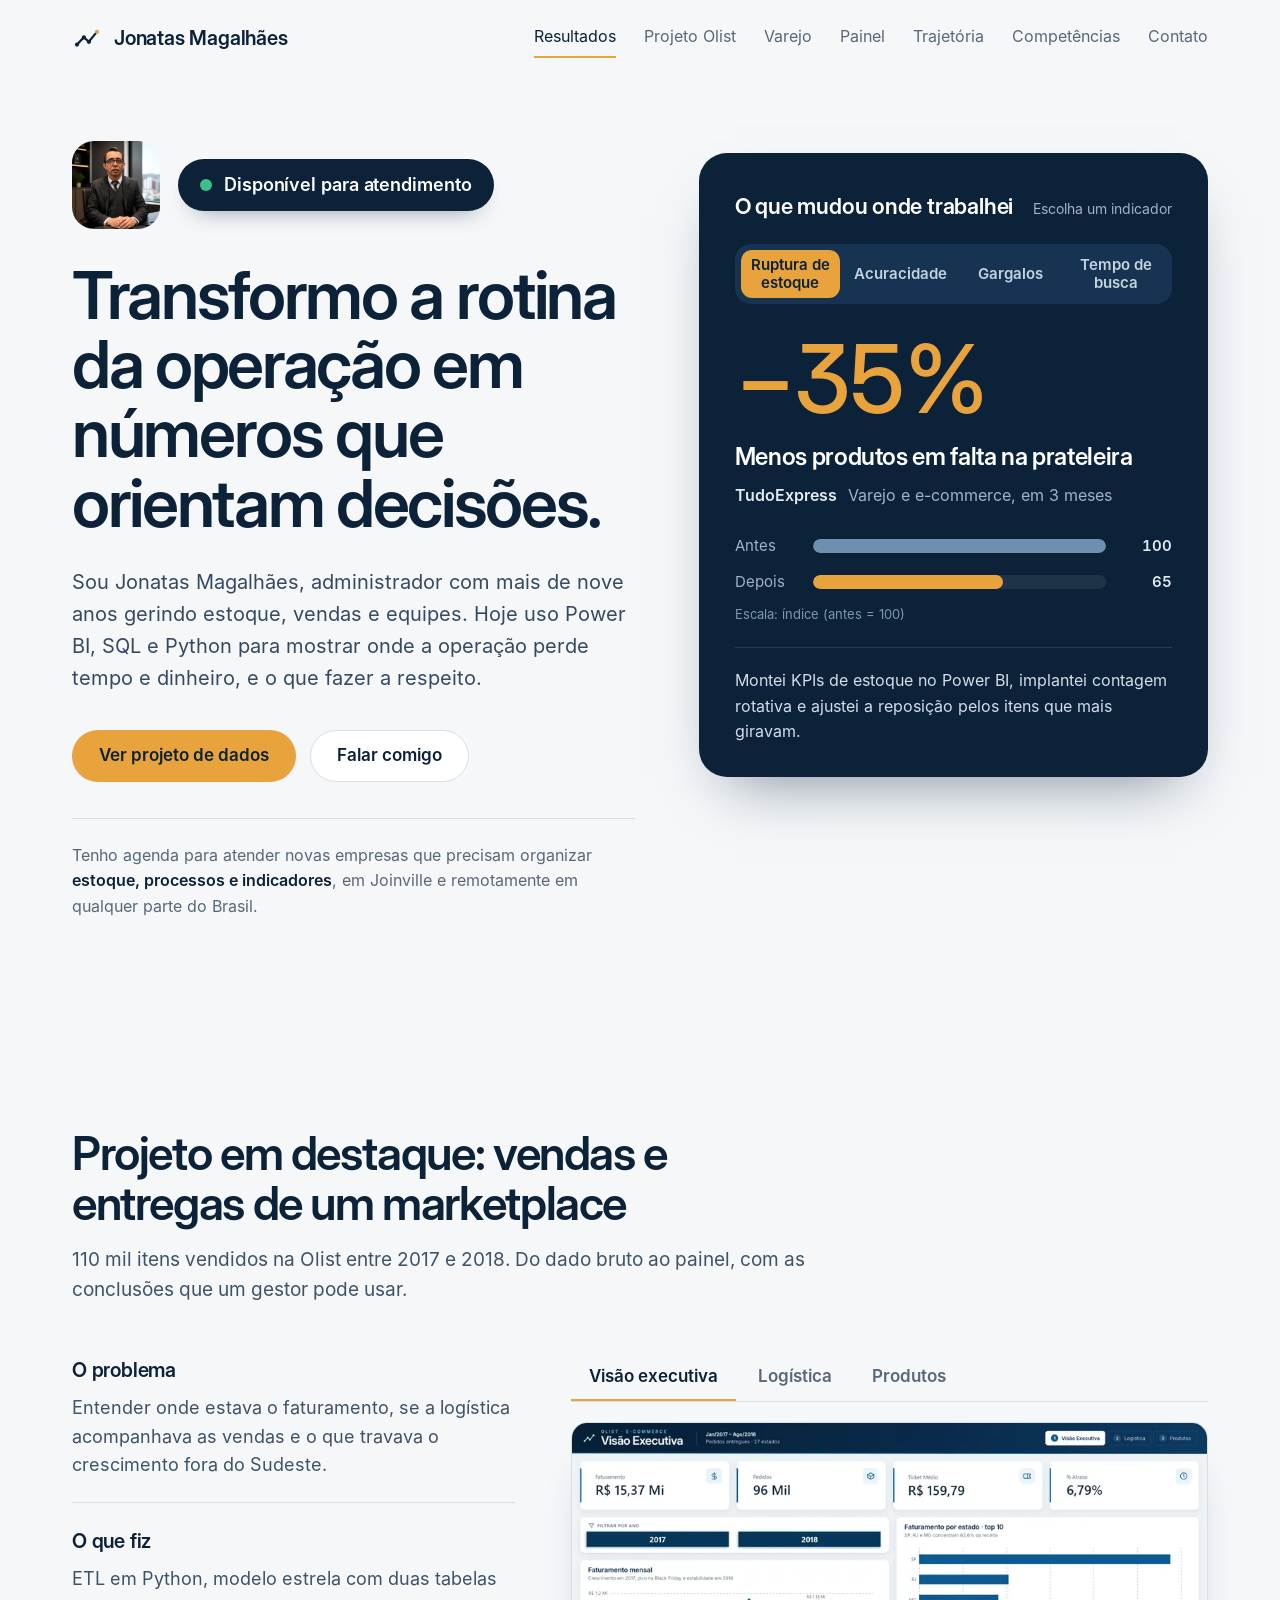
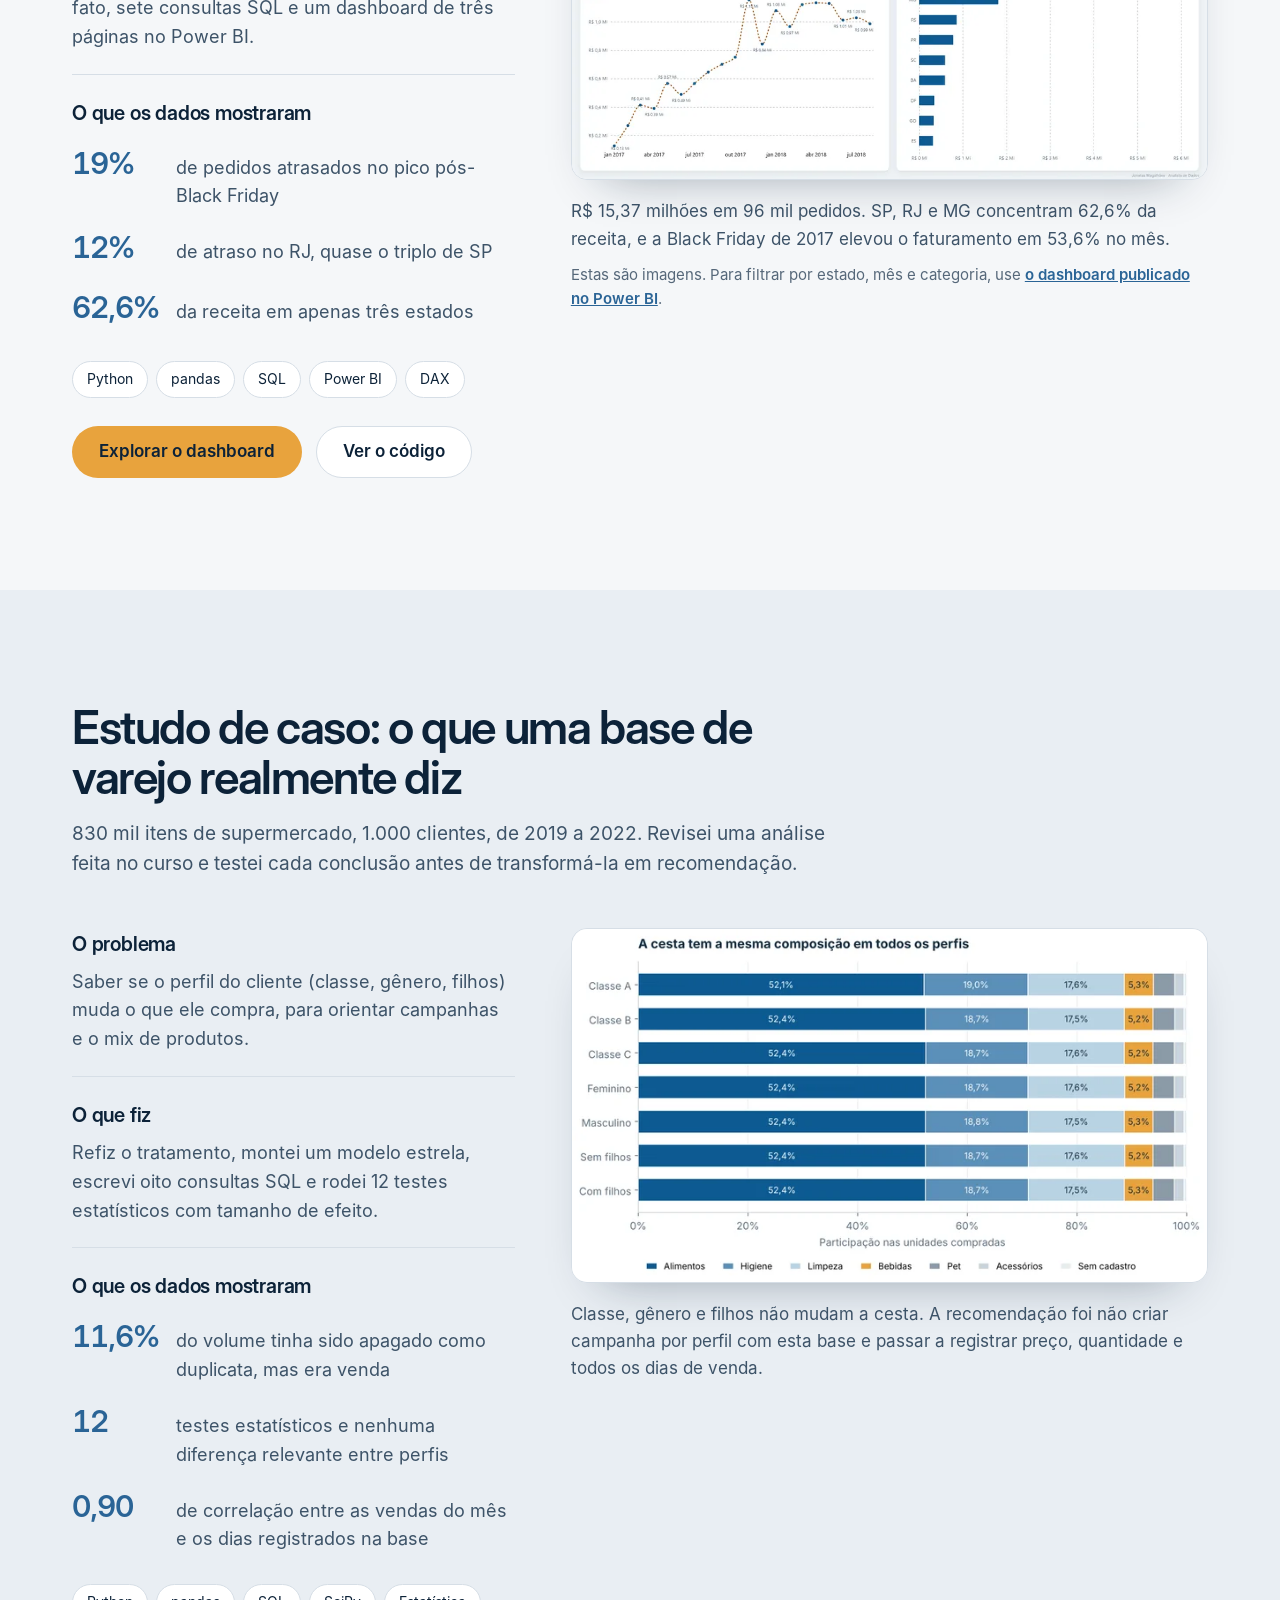
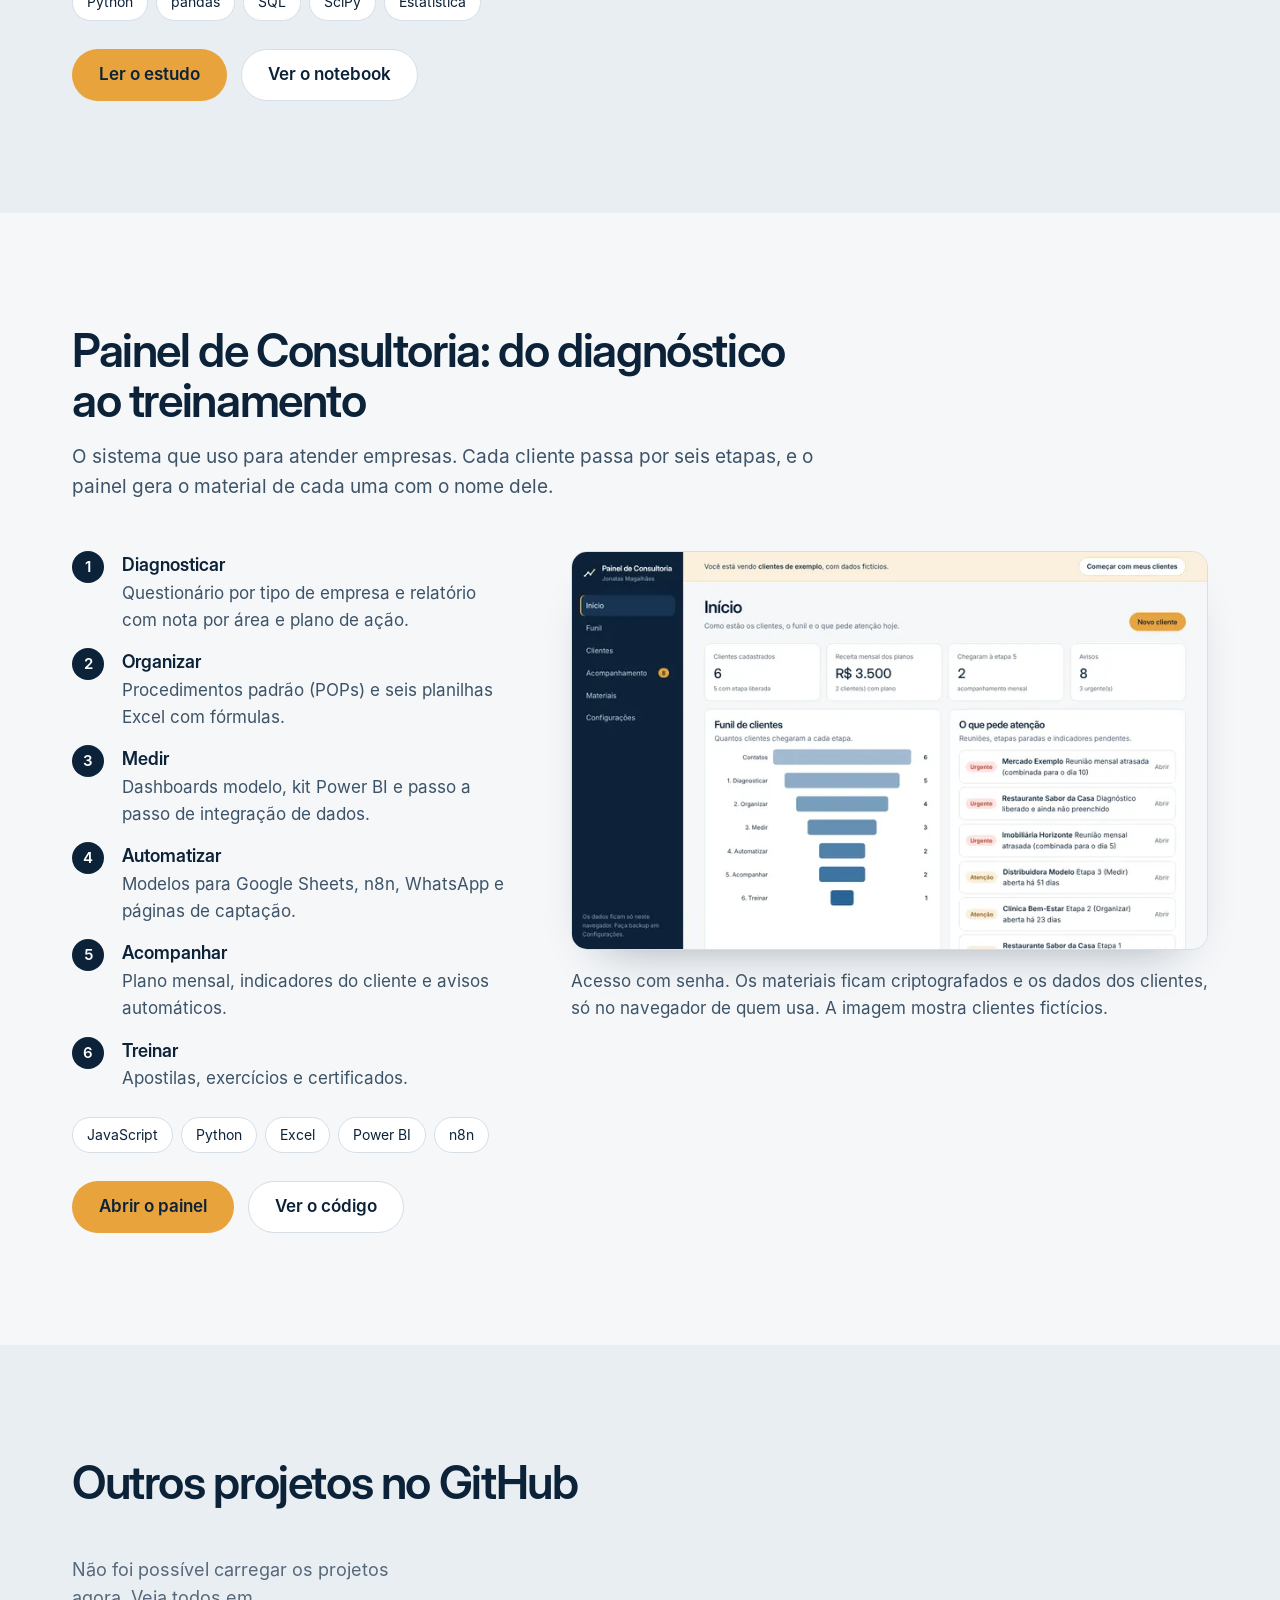
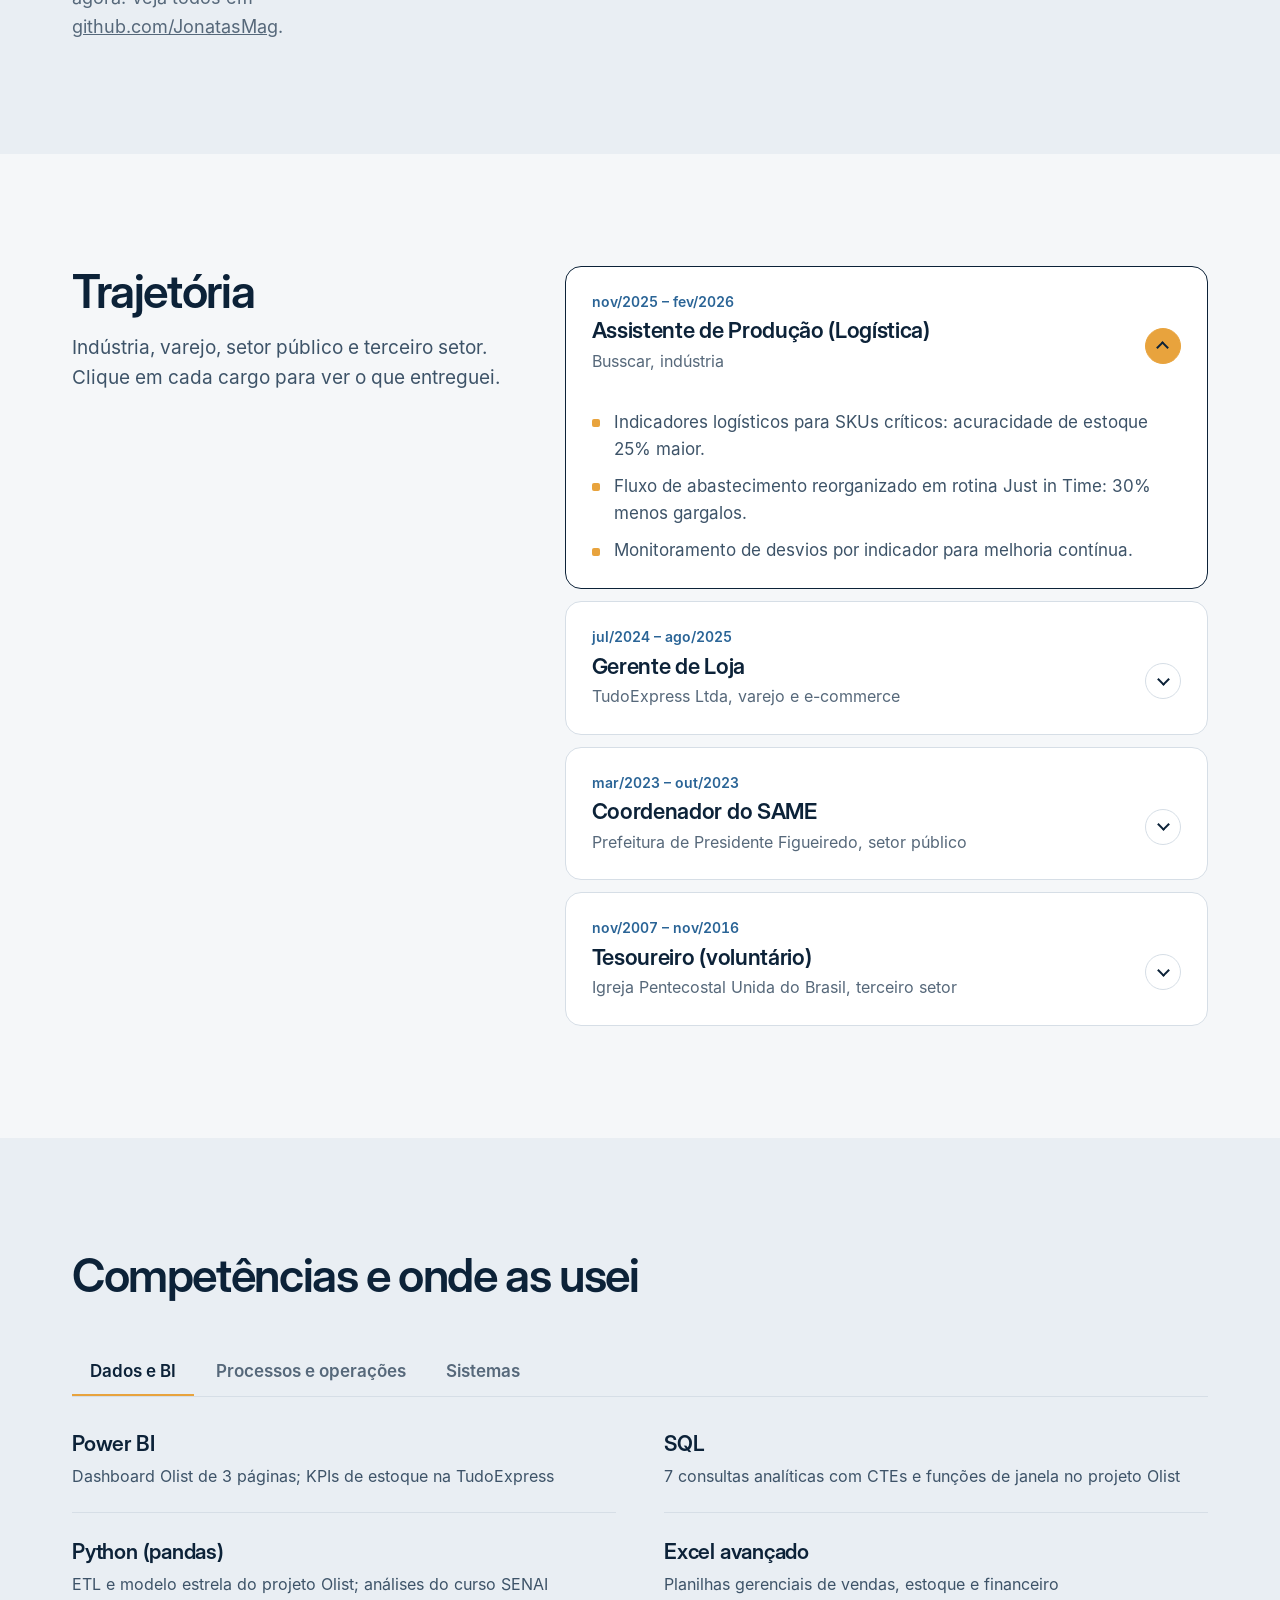
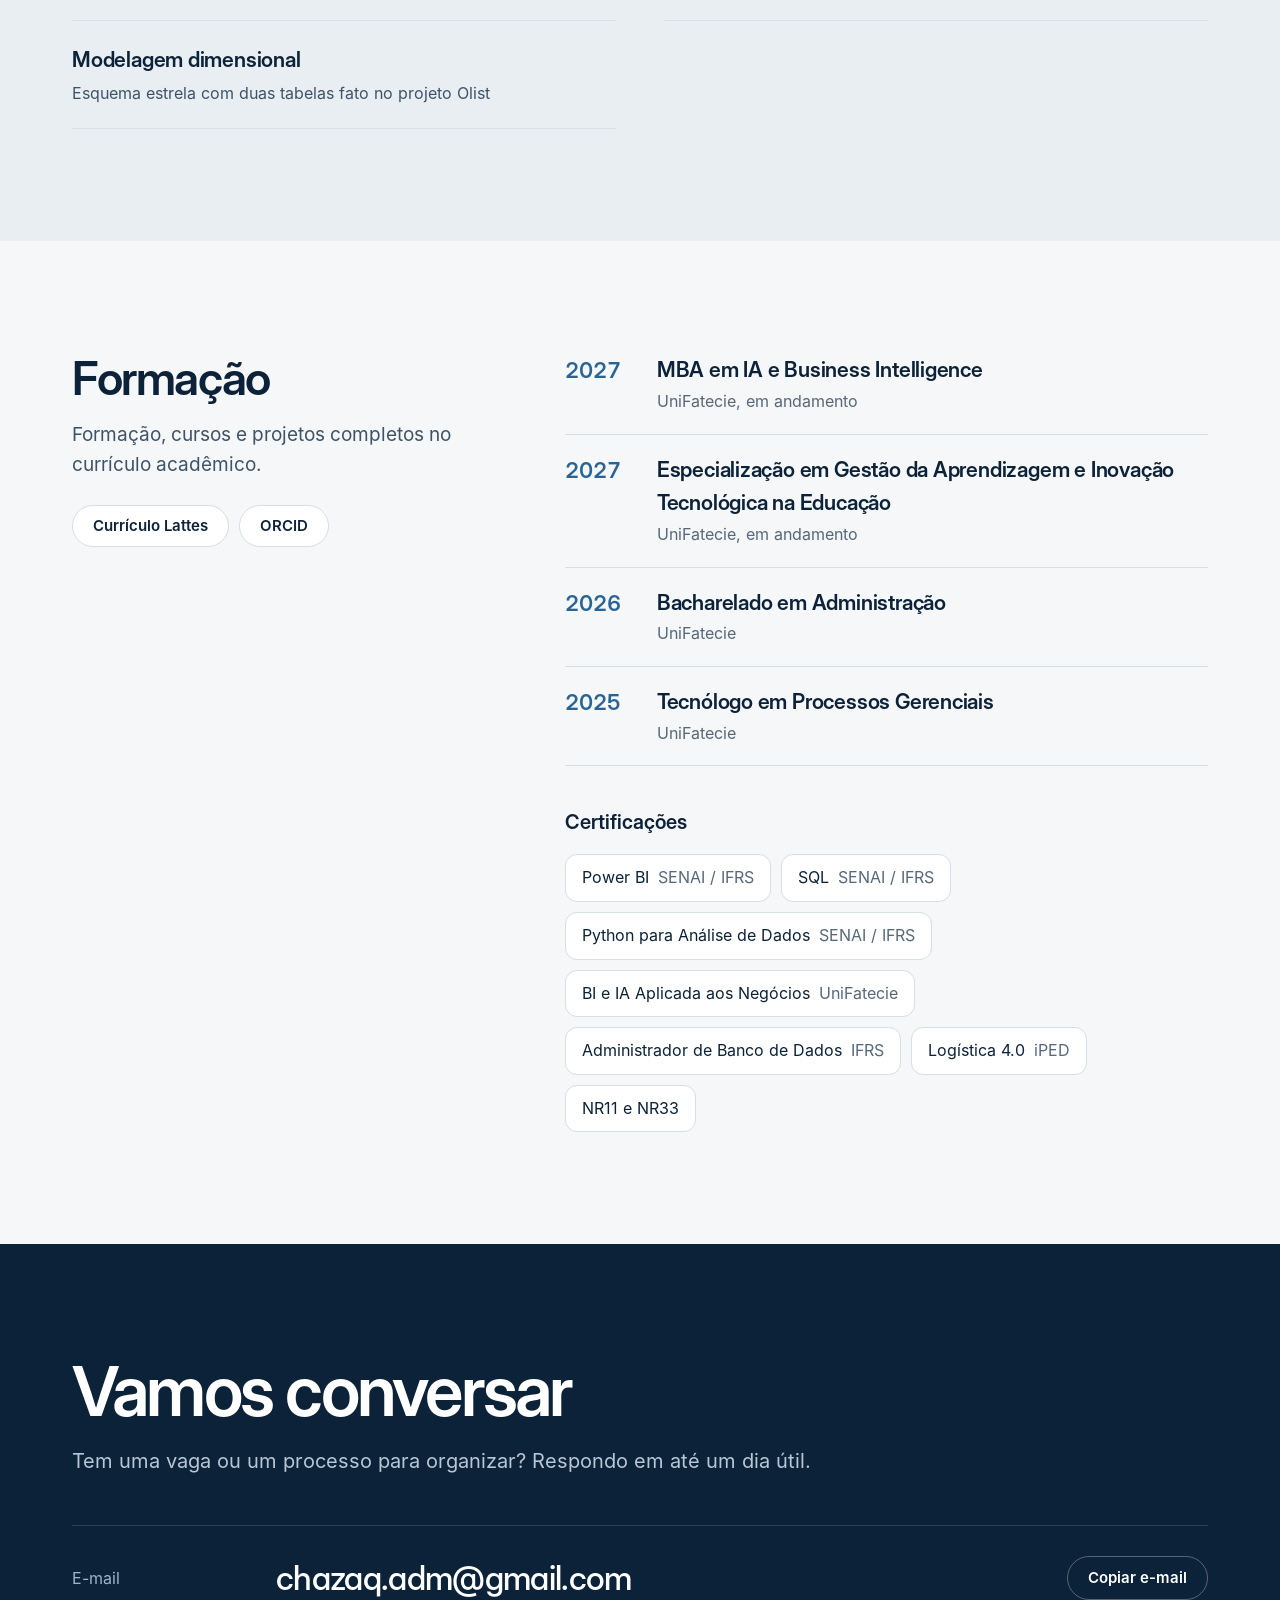
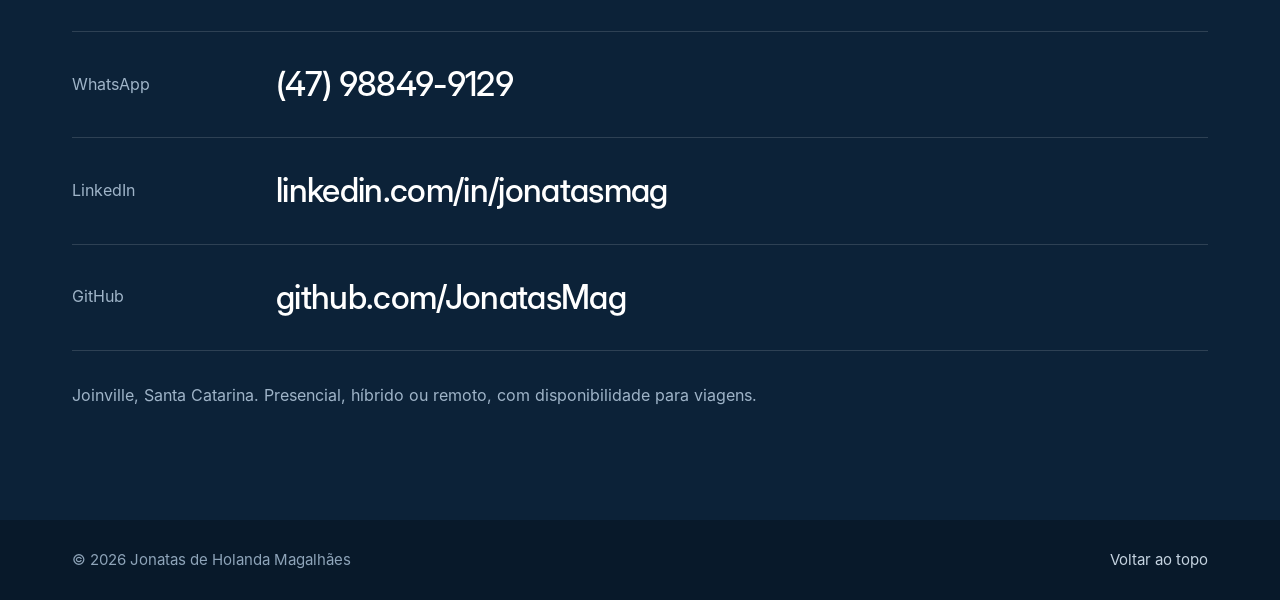
==== commit 4b4553a2: "Portfólio: estudo de caso de varejo Co-Authored-By: Claude Opus 5.5 <noreply@anthropic.com> Claude-S" ====
--- a/index.html
+++ b/index.html
@@ -54,6 +54,7 @@
       <nav class="nav" aria-label="Seções">
         <a href="#resultados">Resultados</a>
         <a href="#olist">Projeto Olist</a>
+        <a href="#varejo">Varejo</a>
         <a href="#painel">Painel</a>
         <a href="#trajetoria">Trajetória</a>
         <a href="#competencias">Competências</a>
@@ -64,6 +65,7 @@
     <nav class="menu-mobile" id="menu-mobile" aria-label="Seções" hidden>
       <a href="#resultados">Resultados</a>
       <a href="#olist">Projeto Olist</a>
+        <a href="#varejo">Varejo</a>
       <a href="#painel">Painel</a>
       <a href="#trajetoria">Trajetória</a>
       <a href="#competencias">Competências</a>
@@ -153,8 +155,45 @@
       </div>
     </section>
 
+    <!-- Estudo de caso: varejo -->
+    <section class="section section-alt" id="varejo">
+      <div class="wrap">
+        <div class="section-head">
+          <h2>Estudo de caso: o que uma base de varejo realmente diz</h2>
+          <p>830 mil itens de supermercado, 1.000 clientes, de 2019 a 2022. Revisei uma análise feita no curso e testei cada conclusão antes de transformá-la em recomendação.</p>
+        </div>
+        <div class="case-grid">
+          <div class="case-story">
+            <div class="step"><h3>O problema</h3><p>Saber se o perfil do cliente (classe, gênero, filhos) muda o que ele compra, para orientar campanhas e o mix de produtos.</p></div>
+            <div class="step"><h3>O que fiz</h3><p>Refiz o tratamento, montei um modelo estrela, escrevi oito consultas SQL e rodei 12 testes estatísticos com tamanho de efeito.</p></div>
+            <div class="step"><h3>O que os dados mostraram</h3>
+              <ul class="findings">
+                <li><b>11,6%</b> do volume tinha sido apagado como duplicata, mas era venda</li>
+                <li><b>12</b> testes estatísticos e nenhuma diferença relevante entre perfis</li>
+                <li><b>0,90</b> de correlação entre as vendas do mês e os dias registrados na base</li>
+              </ul>
+            </div>
+            <ul class="stack" aria-label="Ferramentas usadas"><li>Python</li><li>pandas</li><li>SQL</li><li>SciPy</li><li>Estatística</li></ul>
+            <div class="actions">
+              <a class="btn btn-signal" href="https://github.com/JonatasMag/analise-varejo-clientes#readme" target="_blank" rel="noopener">Ler o estudo</a>
+              <a class="btn btn-line" href="https://github.com/JonatasMag/analise-varejo-clientes/blob/main/notebooks/analise_varejo.ipynb" target="_blank" rel="noopener">Ver o notebook</a>
+            </div>
+          </div>
+          <div class="viewer">
+            <a class="shot-link" href="https://github.com/JonatasMag/analise-varejo-clientes#readme" target="_blank" rel="noopener" aria-label="Abrir o estudo de caso de varejo">
+              <picture>
+                <source type="image/webp" srcset="assets/img/varejo-mix-720.webp 720w, assets/img/varejo-mix.webp 1200w" sizes="(max-width: 900px) 92vw, 640px" />
+                <img src="assets/img/varejo-mix.jpg" alt="Gráfico de barras: a participação de alimentos, higiene, limpeza e bebidas é a mesma nas classes A, B e C, nos dois gêneros e com ou sem filhos" width="1200" height="667" loading="lazy" />
+              </picture>
+            </a>
+            <p class="caption">Classe, gênero e filhos não mudam a cesta. A recomendação foi não criar campanha por perfil com esta base e passar a registrar preço, quantidade e todos os dias de venda.</p>
+          </div>
+        </div>
+      </div>
+    </section>
+
     <!-- Painel de Consultoria -->
-    <section class="section section-alt" id="painel">
+    <section class="section" id="painel">
       <div class="wrap">
         <div class="section-head">
           <h2>Painel de Consultoria: do diagnóstico ao treinamento</h2>
@@ -190,7 +229,7 @@
     </section>
 
     <!-- Outros projetos (GitHub automático) -->
-    <section class="section" id="projetos">
+    <section class="section section-alt" id="projetos">
       <div class="wrap">
         <div class="section-head row">
           <h2>Outros projetos no GitHub</h2>
@@ -203,7 +242,7 @@
     </section>
 
     <!-- Trajetória -->
-    <section class="section section-alt" id="trajetoria">
+    <section class="section" id="trajetoria">
       <div class="wrap two-col">
         <div class="section-head sticky">
           <h2>Trajetória</h2>
@@ -214,7 +253,7 @@
     </section>
 
     <!-- Competências -->
-    <section class="section" id="competencias">
+    <section class="section section-alt" id="competencias">
       <div class="wrap">
         <div class="section-head">
           <h2>Competências e onde as usei</h2>
@@ -225,7 +264,7 @@
     </section>
 
     <!-- Formação -->
-    <section class="section section-alt" id="formacao">
+    <section class="section" id="formacao">
       <div class="wrap two-col">
         <div class="section-head">
           <h2>Formação</h2>
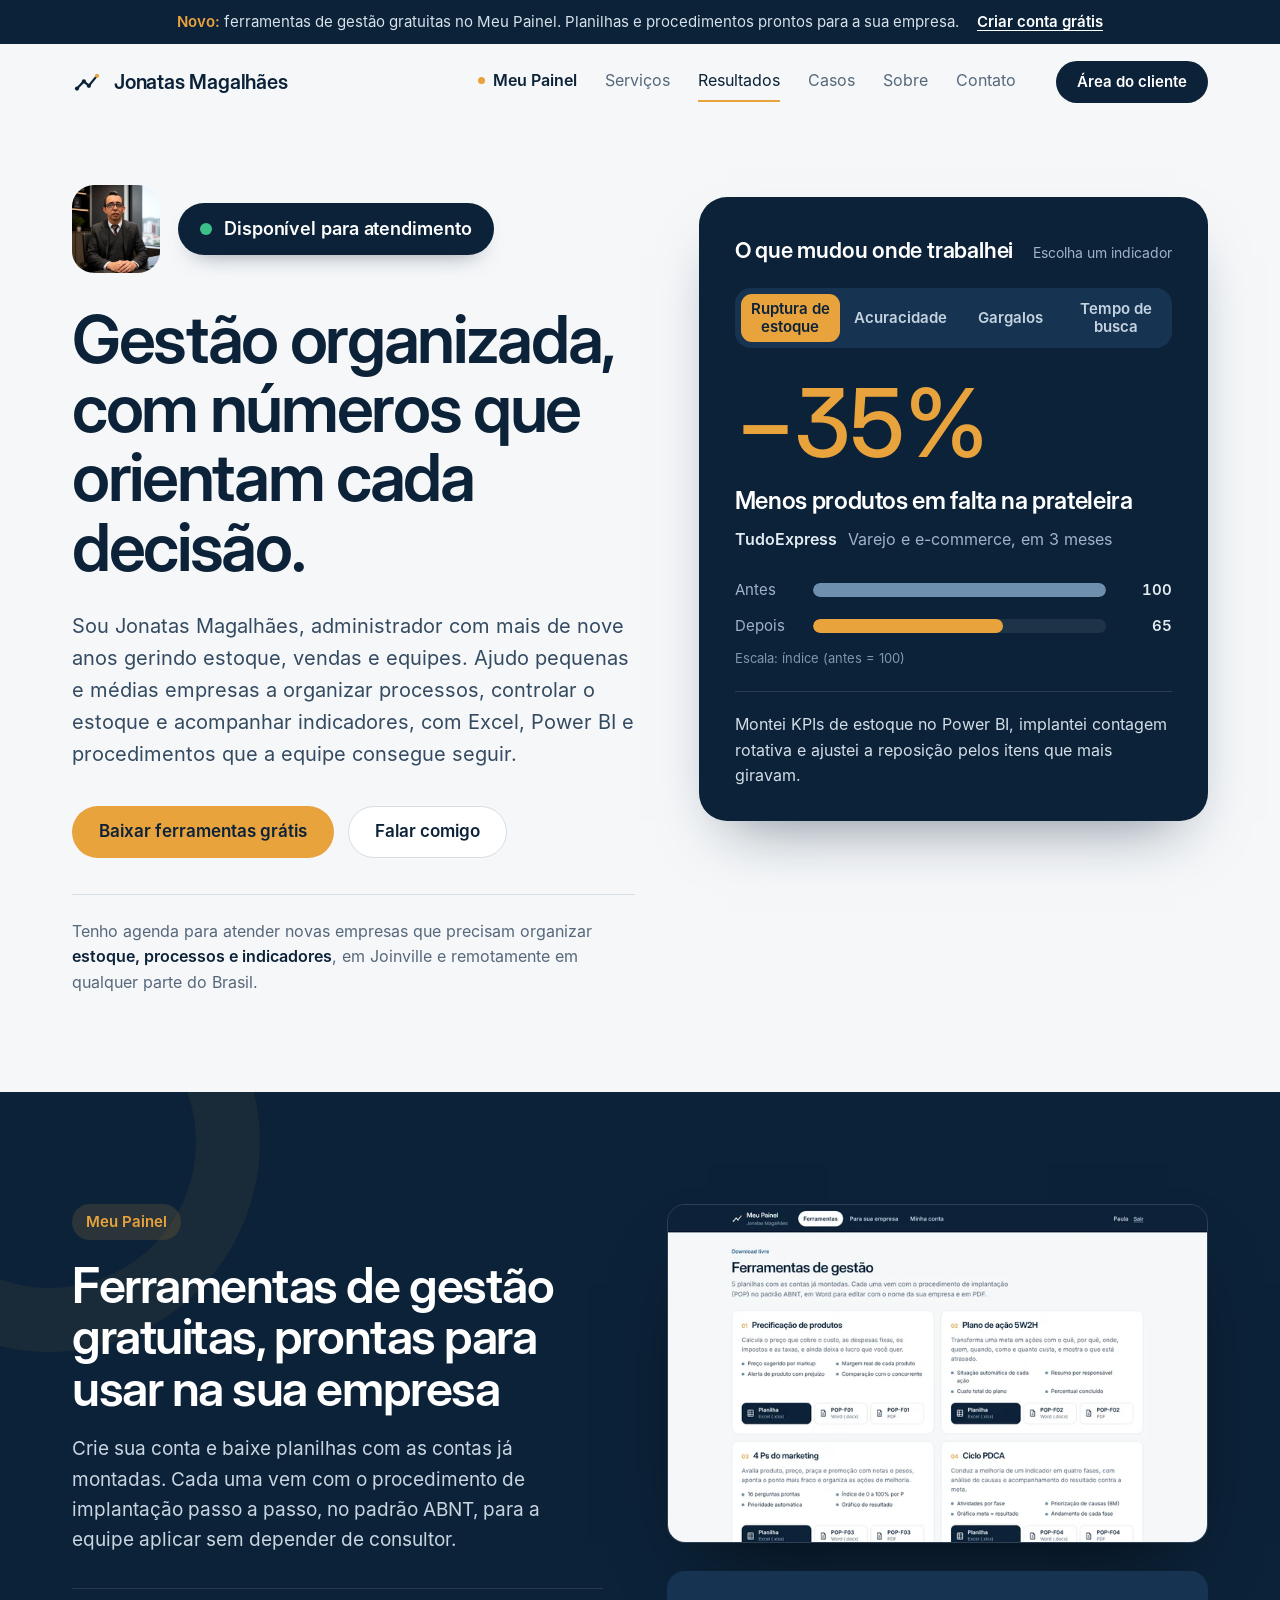
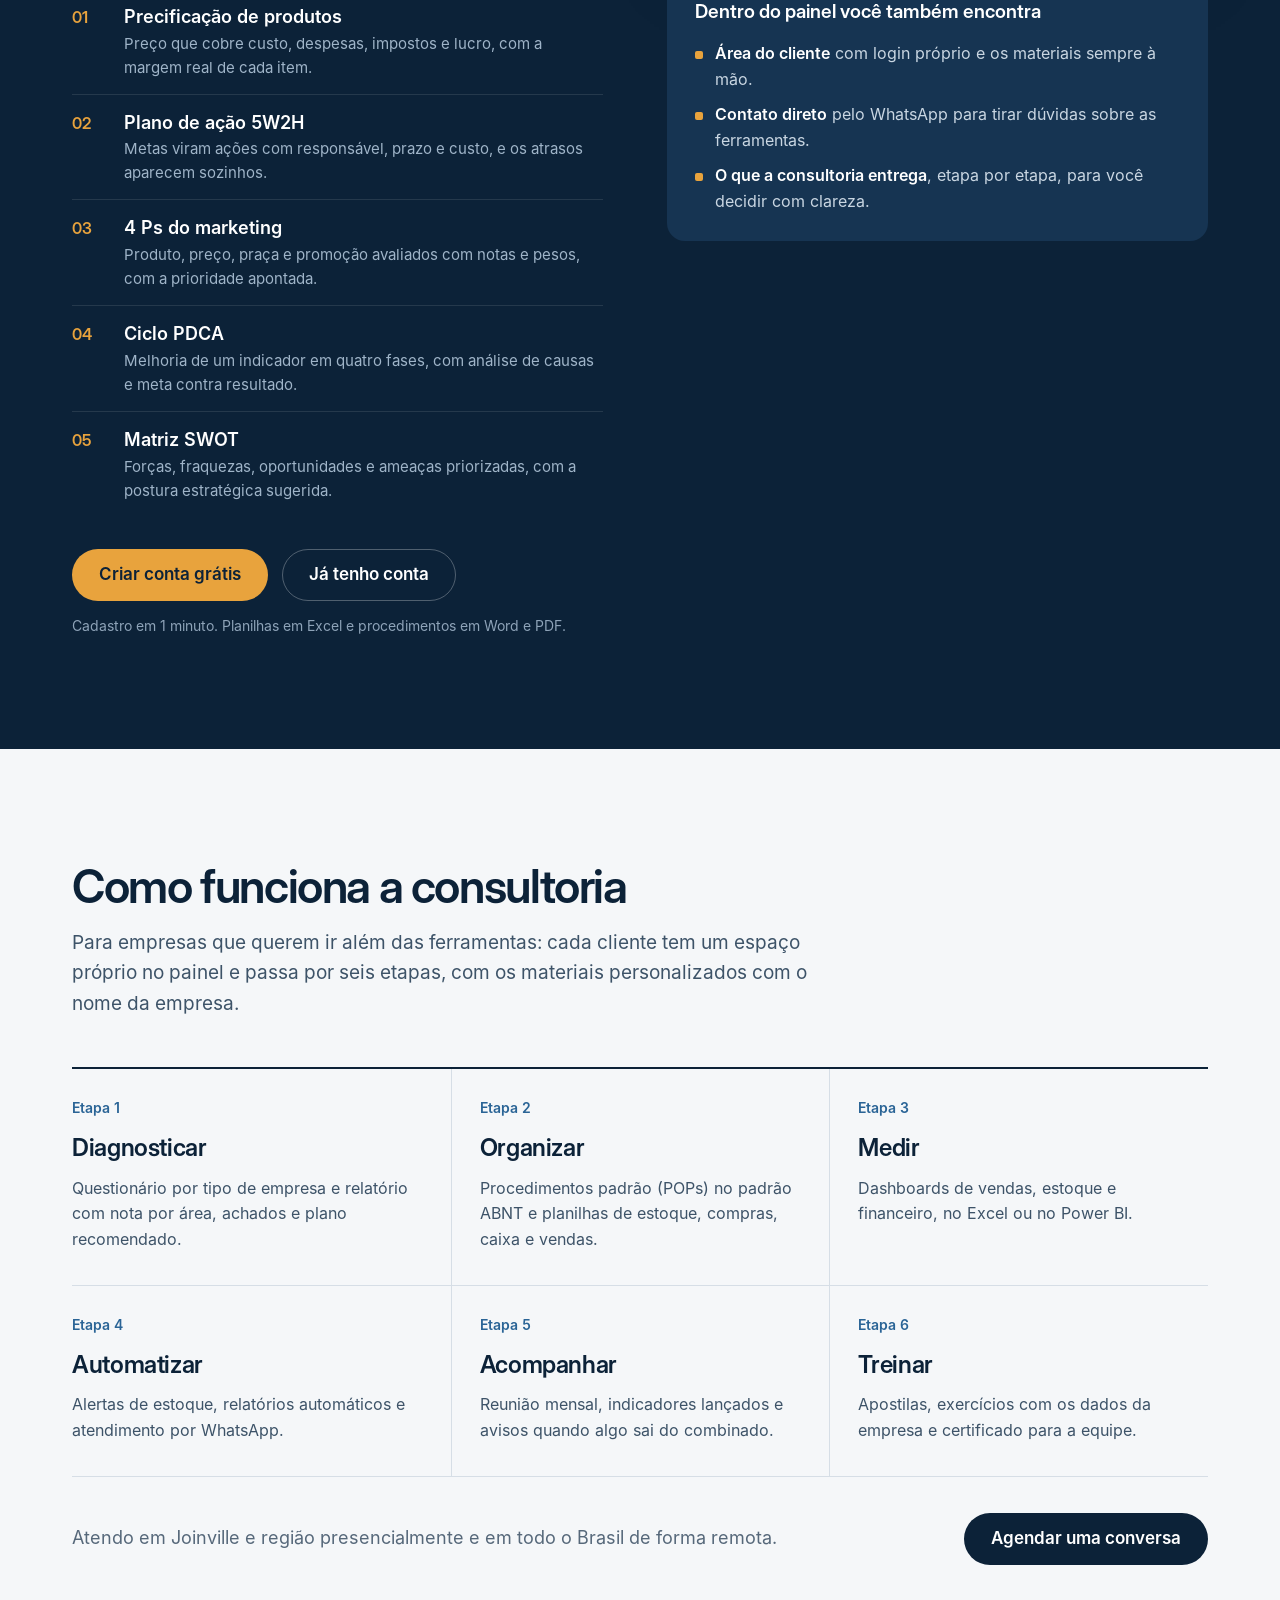
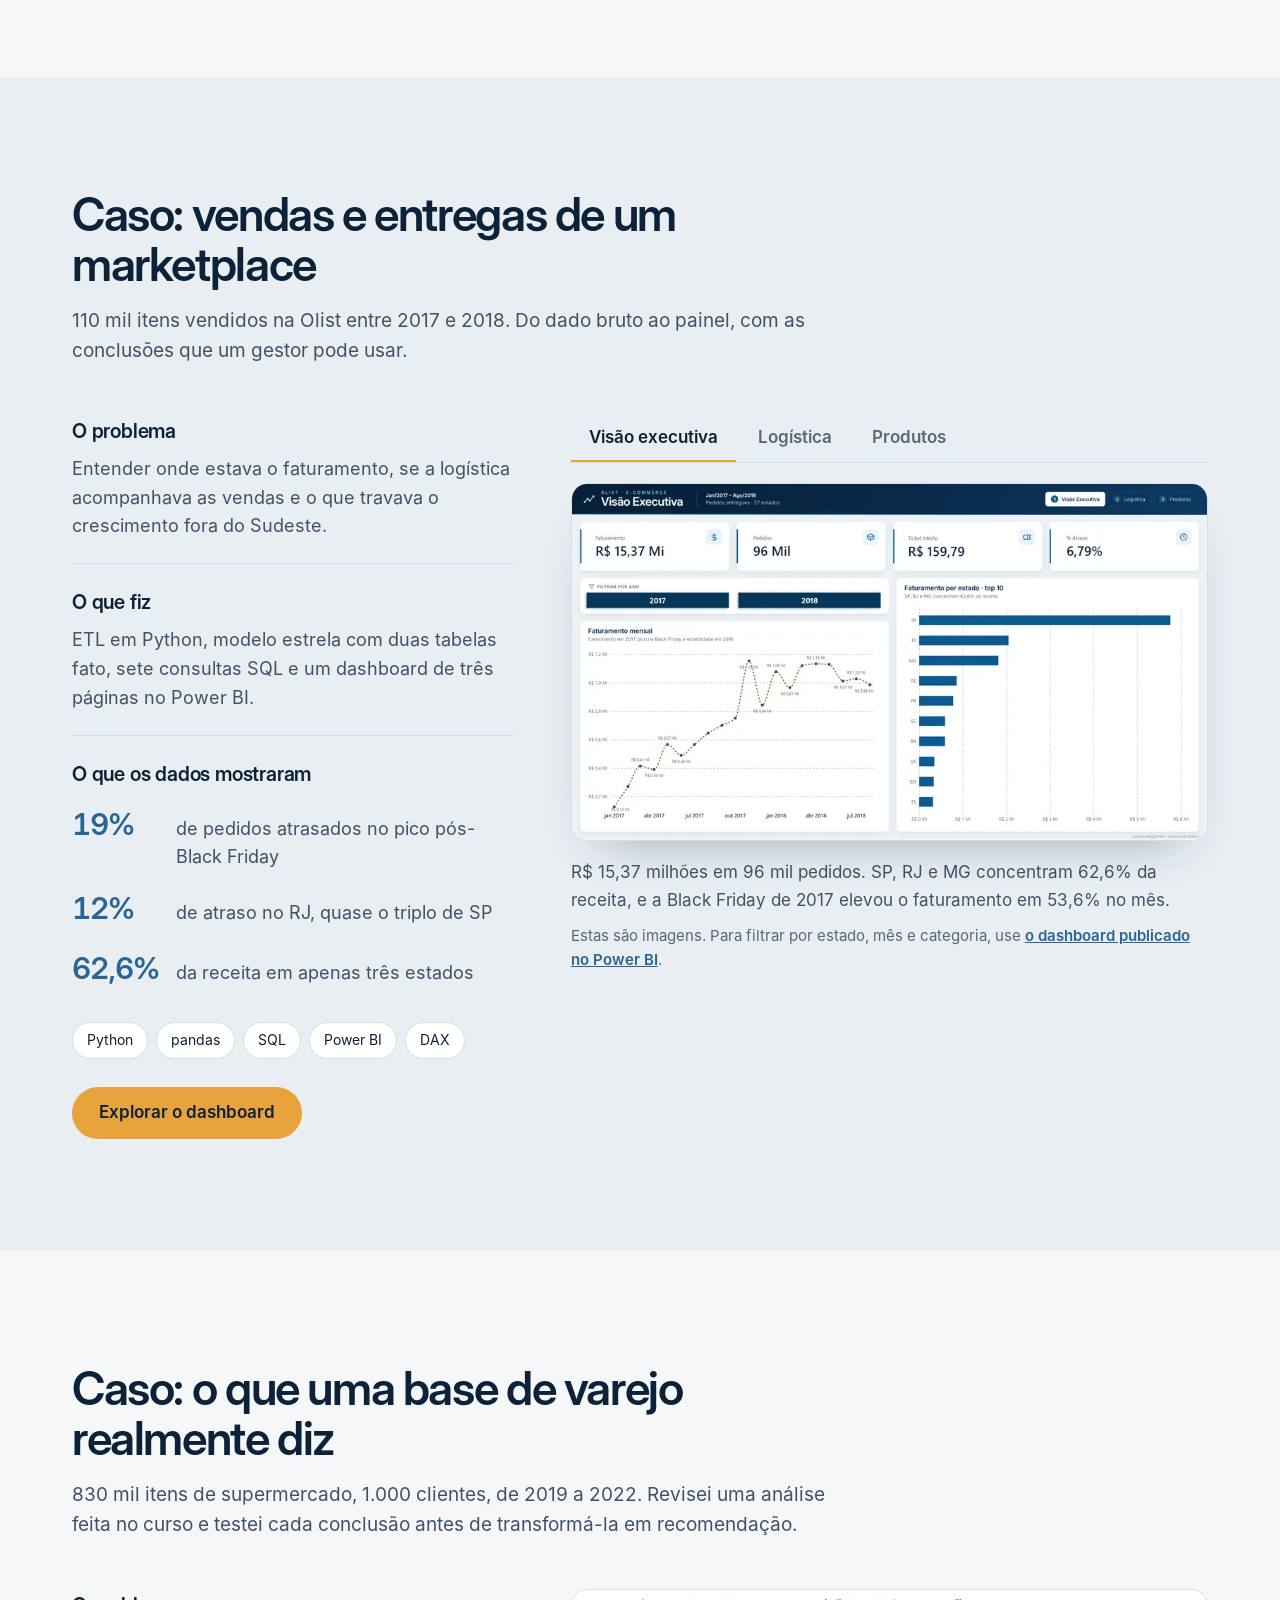
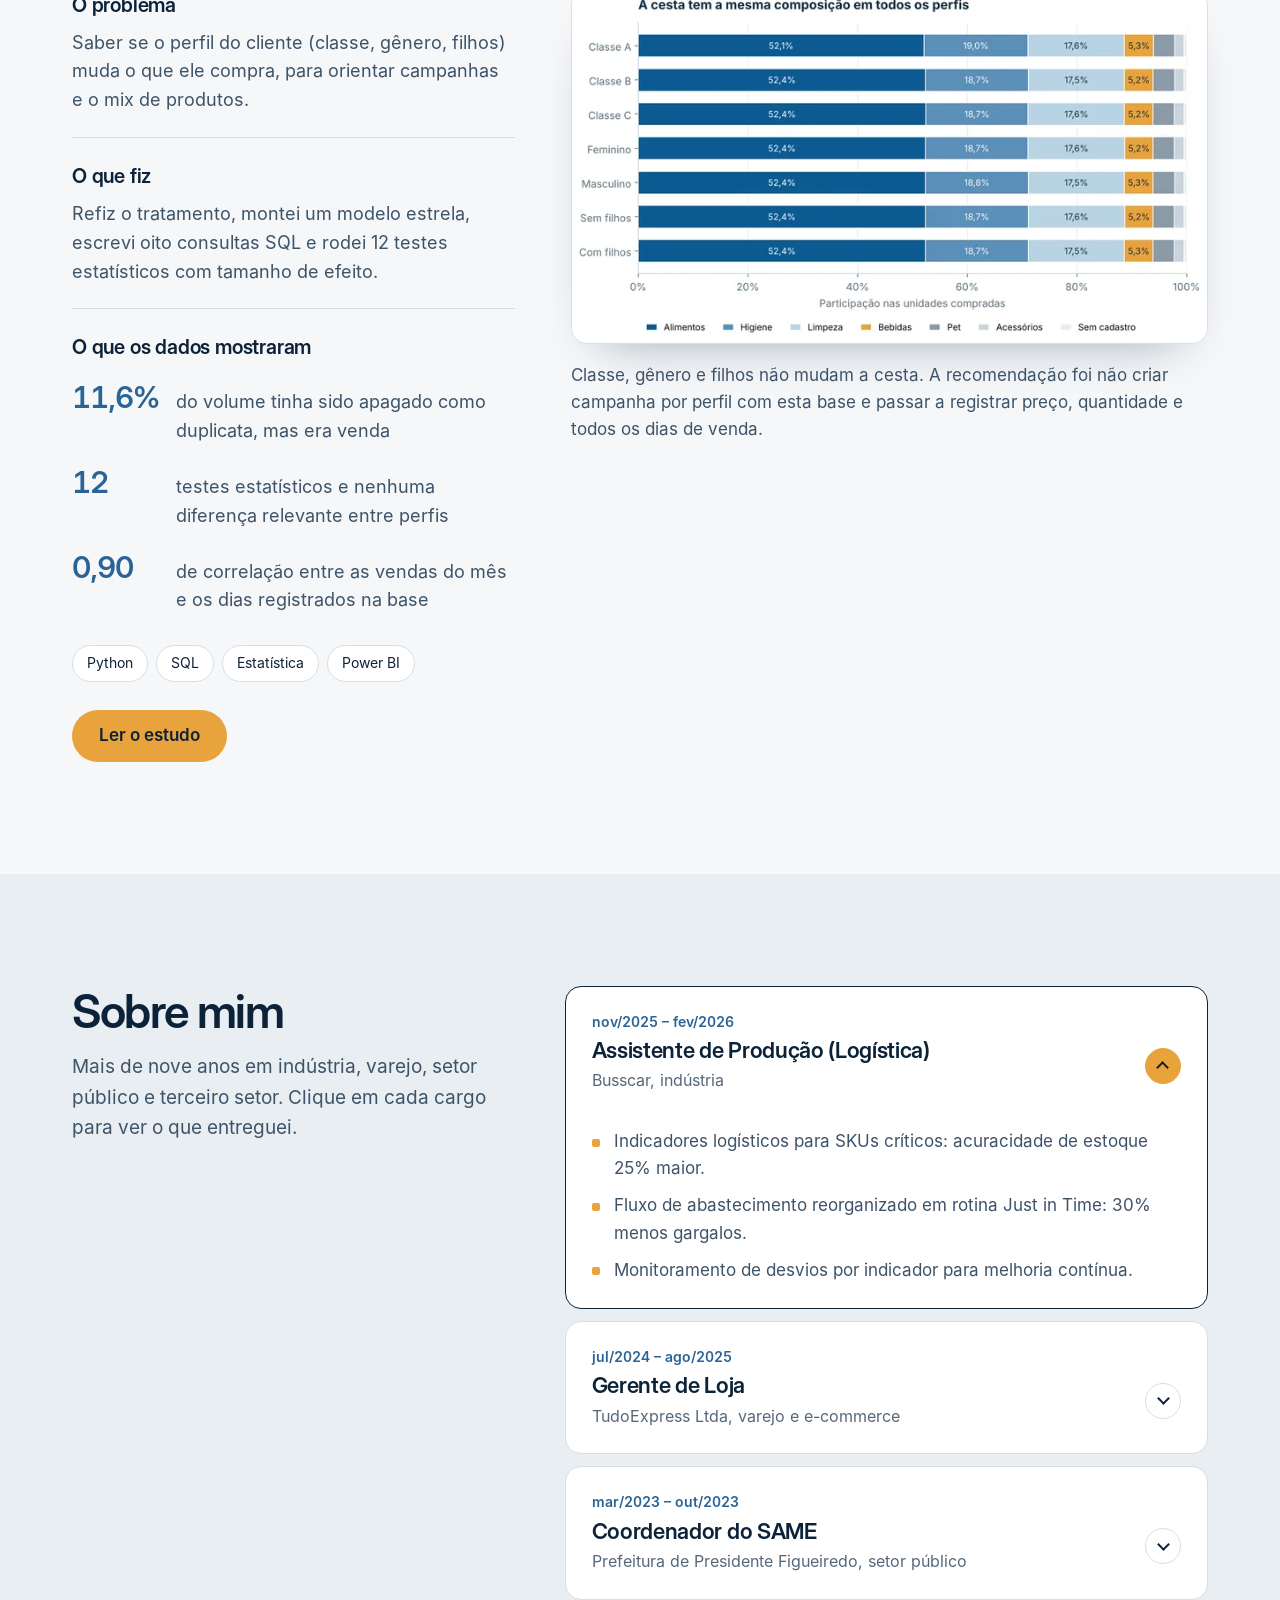
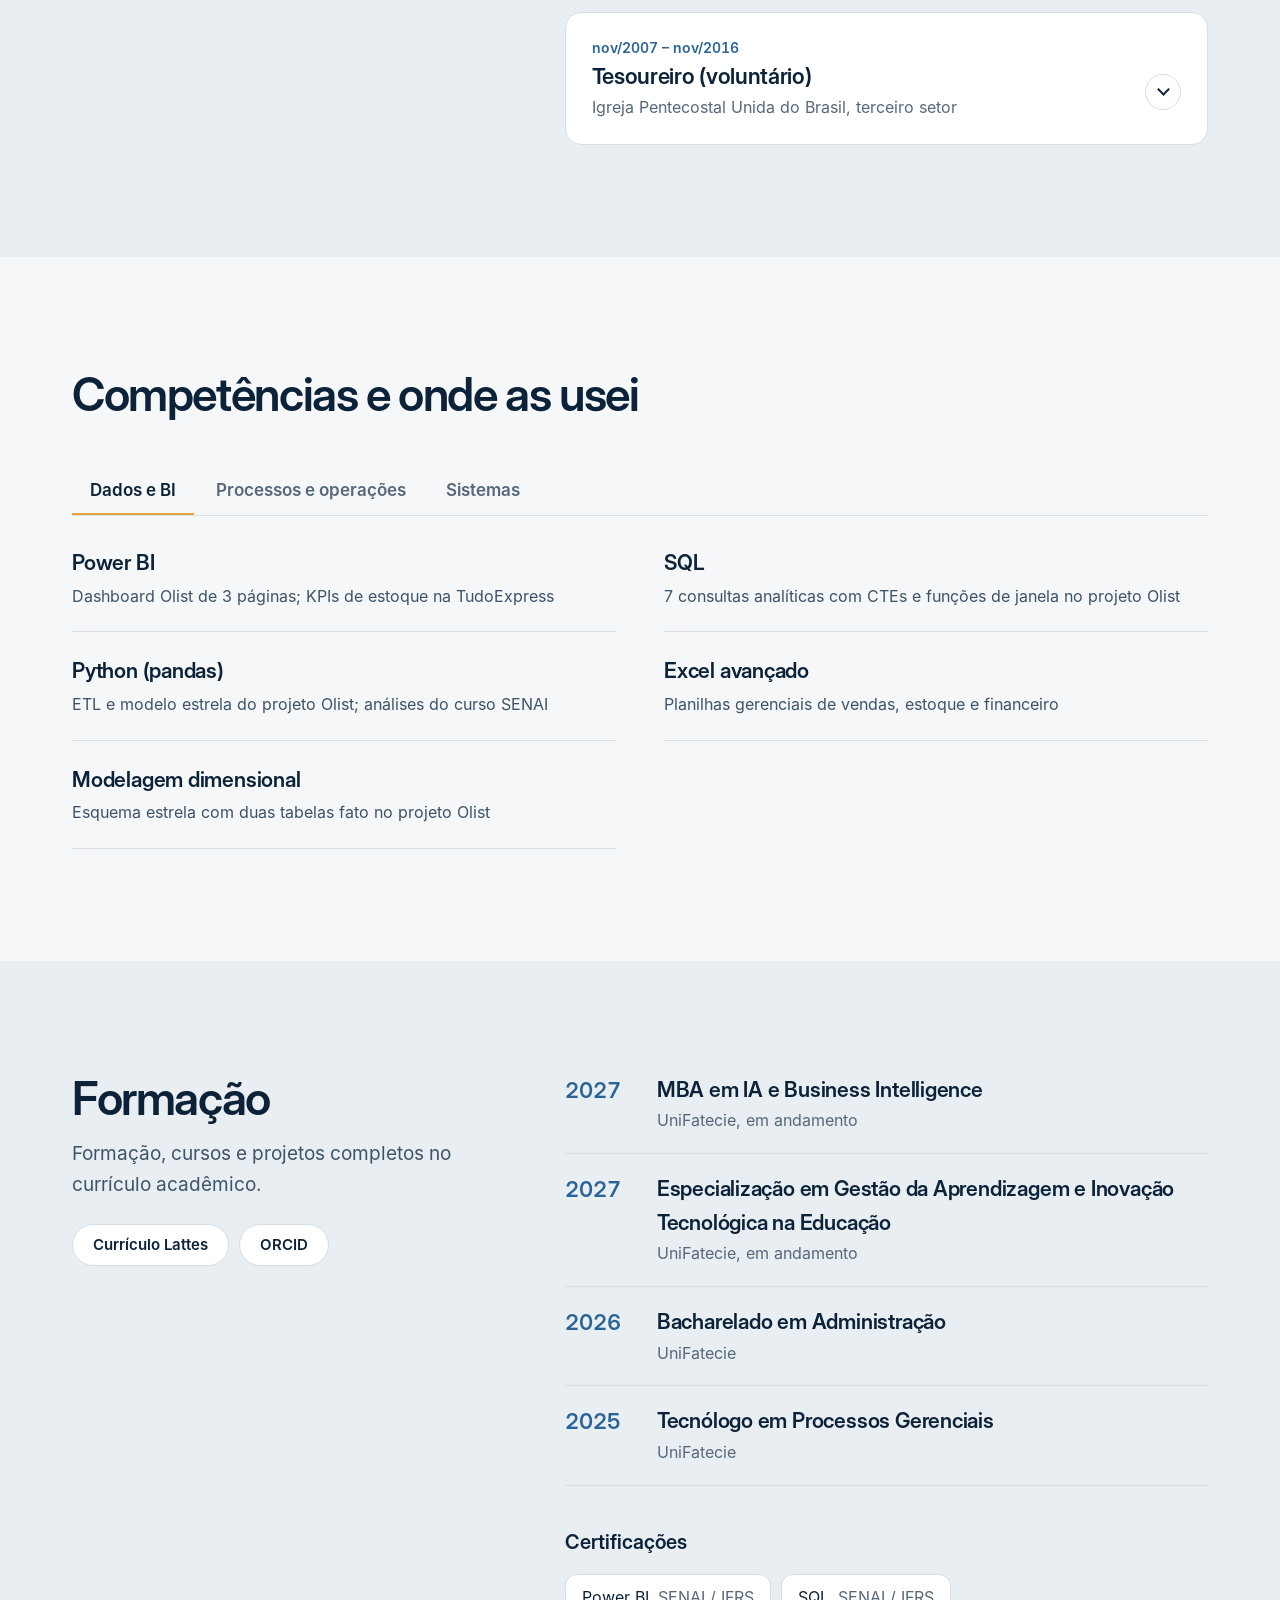
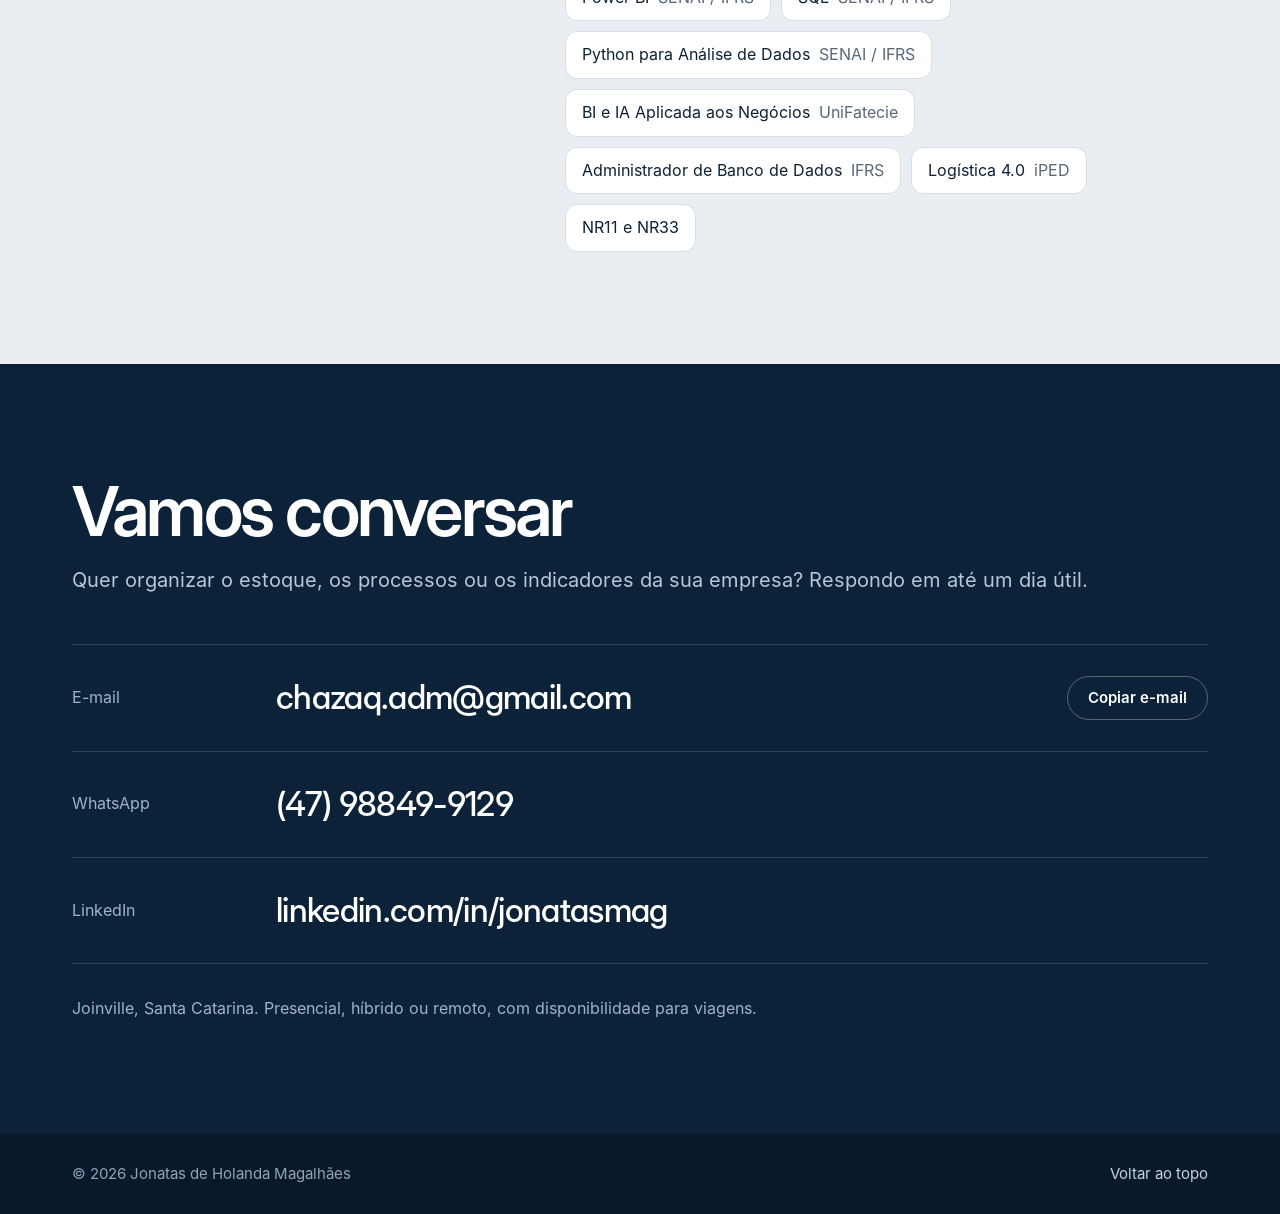
==== commit 86ca09f1: "Portfólio executivo: Meu Painel em destaque, serviços, área do cliente e sem links de código Co-Auth" ====
--- a/index.html
+++ b/index.html
@@ -3,8 +3,8 @@
 <head>
   <meta charset="UTF-8" />
   <meta name="viewport" content="width=device-width, initial-scale=1.0" />
-  <title>Jonatas Magalhães | Analista de Dados, Processos e Operações</title>
-  <meta name="description" content="Jonatas Magalhães: 9+ anos de gestão operacional unidos a Power BI, SQL e Python. Ruptura −35%, acuracidade +25%, busca de 24h para 6h." />
+  <title>Jonatas Magalhães | Consultoria em Dados, Processos e Operações</title>
+  <meta name="description" content="Consultoria em processos, estoque e indicadores para pequenas e médias empresas, em Joinville e remoto. Ferramentas de gestão gratuitas no Meu Painel: precificação, 5W2H, 4 Ps, PDCA e SWOT." />
   <meta name="theme-color" content="#0C2238" />
   <link rel="canonical" href="https://jonatasmag.github.io/" />
   <meta name="author" content="Jonatas de Holanda Magalhães" />
@@ -12,8 +12,8 @@
   <meta property="og:type" content="profile" />
   <meta property="og:locale" content="pt_BR" />
   <meta property="og:site_name" content="Jonatas Magalhães" />
-  <meta property="og:title" content="Jonatas Magalhães | Analista de Dados, Processos e Operações" />
-  <meta property="og:description" content="9+ anos de gestão operacional unidos a Power BI, SQL e Python. Resultados reais: −35% de ruptura, +25% de acuracidade, −75% no tempo de busca." />
+  <meta property="og:title" content="Jonatas Magalhães | Consultoria em Dados, Processos e Operações" />
+  <meta property="og:description" content="Processos, estoque e indicadores organizados para a sua empresa. Baixe grátis planilhas de precificação, 5W2H, 4 Ps, PDCA e SWOT no Meu Painel." />
   <meta property="og:image" content="https://jonatasmag.github.io/assets/img/og-jonatas-magalhaes.jpg" />
   <meta property="og:image:width" content="1200" />
   <meta property="og:image:height" content="630" />
@@ -45,6 +45,12 @@
 <body>
   <a class="skip" href="#conteudo">Pular para o conteúdo</a>
 
+  <div class="anuncio">
+    <div class="wrap anuncio-in">
+      <p><b>Novo:</b> ferramentas de gestão gratuitas no Meu Painel. Planilhas e procedimentos prontos para a sua empresa.</p>
+      <a href="https://jonatasmag.github.io/painel-consultoria/#cadastro">Criar conta grátis</a>
+    </div>
+  </div>
   <header class="topbar">
     <div class="wrap topbar-inner">
       <a class="brand" href="#inicio" aria-label="Jonatas Magalhães, início">
@@ -52,24 +58,24 @@
         <span>Jonatas Magalhães</span>
       </a>
       <nav class="nav" aria-label="Seções">
+        <a href="#painel" class="nav-destaque">Meu Painel</a>
+        <a href="#servicos">Serviços</a>
         <a href="#resultados">Resultados</a>
-        <a href="#olist">Projeto Olist</a>
-        <a href="#varejo">Varejo</a>
-        <a href="#painel">Painel</a>
-        <a href="#trajetoria">Trajetória</a>
-        <a href="#competencias">Competências</a>
+        <a href="#casos">Casos</a>
+        <a href="#trajetoria">Sobre</a>
         <a href="#contato">Contato</a>
       </nav>
+      <a class="btn btn-ink btn-small topbar-cta" href="https://jonatasmag.github.io/painel-consultoria/">Área do cliente</a>
       <button class="menu" aria-expanded="false" aria-controls="menu-mobile" aria-label="Abrir menu"><span></span><span></span></button>
     </div>
     <nav class="menu-mobile" id="menu-mobile" aria-label="Seções" hidden>
+      <a href="#painel">Meu Painel</a>
+      <a href="#servicos">Serviços</a>
       <a href="#resultados">Resultados</a>
-      <a href="#olist">Projeto Olist</a>
-        <a href="#varejo">Varejo</a>
-      <a href="#painel">Painel</a>
-      <a href="#trajetoria">Trajetória</a>
-      <a href="#competencias">Competências</a>
+      <a href="#casos">Casos</a>
+      <a href="#trajetoria">Sobre</a>
       <a href="#contato">Contato</a>
+      <a href="https://jonatasmag.github.io/painel-consultoria/">Área do cliente</a>
     </nav>
   </header>
 
@@ -85,10 +91,10 @@
             </picture>
             <p class="status"><span class="pulse" aria-hidden="true"></span>Disponível para atendimento</p>
           </div>
-          <h1>Transformo a rotina da operação em números que orientam decisões.</h1>
-          <p class="lede">Sou Jonatas Magalhães, administrador com mais de nove anos gerindo estoque, vendas e equipes. Hoje uso Power BI, SQL e Python para mostrar onde a operação perde tempo e dinheiro, e o que fazer a respeito.</p>
+          <h1>Gestão organizada, com números que orientam cada decisão.</h1>
+          <p class="lede">Sou Jonatas Magalhães, administrador com mais de nove anos gerindo estoque, vendas e equipes. Ajudo pequenas e médias empresas a organizar processos, controlar o estoque e acompanhar indicadores, com Excel, Power BI e procedimentos que a equipe consegue seguir.</p>
           <div class="actions">
-            <a class="btn btn-signal" href="#olist">Ver projeto de dados</a>
+            <a class="btn btn-signal" href="https://jonatasmag.github.io/painel-consultoria/#cadastro">Baixar ferramentas grátis</a>
             <a class="btn btn-line" href="#contato">Falar comigo</a>
           </div>
           <p class="roles">Tenho agenda para atender novas empresas que precisam organizar <strong>estoque, processos e indicadores</strong>, em Joinville e remotamente em qualquer parte do Brasil.</p>
@@ -115,11 +121,76 @@
       </div>
     </section>
 
+    <!-- Meu Painel: recursos gratuitos e área do cliente -->
+    <section class="painel-band" id="painel">
+      <div class="wrap">
+        <div class="painel-grid">
+          <div class="painel-texto">
+            <p class="painel-selo">Meu Painel</p>
+            <h2>Ferramentas de gestão gratuitas, prontas para usar na sua empresa</h2>
+            <p class="painel-lede">Crie sua conta e baixe planilhas com as contas já montadas. Cada uma vem com o procedimento de implantação passo a passo, no padrão ABNT, para a equipe aplicar sem depender de consultor.</p>
+            <ol class="painel-ferr">
+              <li><b>Precificação de produtos</b><span>Preço que cobre custo, despesas, impostos e lucro, com a margem real de cada item.</span></li>
+              <li><b>Plano de ação 5W2H</b><span>Metas viram ações com responsável, prazo e custo, e os atrasos aparecem sozinhos.</span></li>
+              <li><b>4 Ps do marketing</b><span>Produto, preço, praça e promoção avaliados com notas e pesos, com a prioridade apontada.</span></li>
+              <li><b>Ciclo PDCA</b><span>Melhoria de um indicador em quatro fases, com análise de causas e meta contra resultado.</span></li>
+              <li><b>Matriz SWOT</b><span>Forças, fraquezas, oportunidades e ameaças priorizadas, com a postura estratégica sugerida.</span></li>
+            </ol>
+            <div class="actions">
+              <a class="btn btn-signal" href="https://jonatasmag.github.io/painel-consultoria/#cadastro">Criar conta grátis</a>
+              <a class="btn btn-ghost" href="https://jonatasmag.github.io/painel-consultoria/">Já tenho conta</a>
+            </div>
+            <p class="painel-nota">Cadastro em 1 minuto. Planilhas em Excel e procedimentos em Word e PDF.</p>
+          </div>
+          <div class="painel-visual">
+            <a class="painel-shot" href="https://jonatasmag.github.io/painel-consultoria/#cadastro" aria-label="Abrir o Meu Painel">
+              <picture>
+                <source type="image/webp" srcset="assets/img/meu-painel-720.webp 720w, assets/img/meu-painel.webp 1200w" sizes="(max-width: 900px) 92vw, 600px" />
+                <img src="assets/img/meu-painel.jpg" alt="Tela do Meu Painel com as cinco ferramentas para baixar: precificação, 5W2H, 4 Ps, PDCA e SWOT" width="1200" height="750" loading="lazy" />
+              </picture>
+            </a>
+            <div class="painel-dentro">
+              <h3>Dentro do painel você também encontra</h3>
+              <ul>
+                <li><b>Área do cliente</b> com login próprio e os materiais sempre à mão.</li>
+                <li><b>Contato direto</b> pelo WhatsApp para tirar dúvidas sobre as ferramentas.</li>
+                <li><b>O que a consultoria entrega</b>, etapa por etapa, para você decidir com clareza.</li>
+              </ul>
+            </div>
+          </div>
+        </div>
+      </div>
+    </section>
+
+    <!-- Serviços -->
+    <section class="section" id="servicos">
+      <div class="wrap">
+        <div class="section-head">
+          <h2>Como funciona a consultoria</h2>
+          <p>Para empresas que querem ir além das ferramentas: cada cliente tem um espaço próprio no painel e passa por seis etapas, com os materiais personalizados com o nome da empresa.</p>
+        </div>
+        <ol class="servicos">
+          <li><b>Diagnosticar</b><span>Questionário por tipo de empresa e relatório com nota por área, achados e plano recomendado.</span></li>
+          <li><b>Organizar</b><span>Procedimentos padrão (POPs) no padrão ABNT e planilhas de estoque, compras, caixa e vendas.</span></li>
+          <li><b>Medir</b><span>Dashboards de vendas, estoque e financeiro, no Excel ou no Power BI.</span></li>
+          <li><b>Automatizar</b><span>Alertas de estoque, relatórios automáticos e atendimento por WhatsApp.</span></li>
+          <li><b>Acompanhar</b><span>Reunião mensal, indicadores lançados e avisos quando algo sai do combinado.</span></li>
+          <li><b>Treinar</b><span>Apostilas, exercícios com os dados da empresa e certificado para a equipe.</span></li>
+        </ol>
+        <div class="servicos-cta">
+          <p>Atendo em Joinville e região presencialmente e em todo o Brasil de forma remota.</p>
+          <a class="btn btn-ink" id="cta-servicos" href="#contato">Agendar uma conversa</a>
+        </div>
+      </div>
+    </section>
+
+    <!-- Casos -->
+    <div id="casos">
     <!-- Projeto em destaque -->
-    <section class="section" id="olist">
-      <div class="wrap">
-        <div class="section-head">
-          <h2>Projeto em destaque: vendas e entregas de um marketplace</h2>
+    <section class="section section-alt" id="olist">
+      <div class="wrap">
+        <div class="section-head">
+          <h2>Caso: vendas e entregas de um marketplace</h2>
           <p>110 mil itens vendidos na Olist entre 2017 e 2018. Do dado bruto ao painel, com as conclusões que um gestor pode usar.</p>
         </div>
         <div class="case-grid">
@@ -136,7 +207,6 @@
             <ul class="stack" aria-label="Ferramentas usadas"><li>Python</li><li>pandas</li><li>SQL</li><li>Power BI</li><li>DAX</li></ul>
             <div class="actions">
               <a class="btn btn-signal" data-link="powerbi" href="#" target="_blank" rel="noopener">Explorar o dashboard</a>
-              <a class="btn btn-line" href="https://github.com/JonatasMag/analise-ecommerce-olist" target="_blank" rel="noopener">Ver o código</a>
             </div>
           </div>
           <div class="viewer">
@@ -156,10 +226,10 @@
     </section>
 
     <!-- Estudo de caso: varejo -->
-    <section class="section section-alt" id="varejo">
-      <div class="wrap">
-        <div class="section-head">
-          <h2>Estudo de caso: o que uma base de varejo realmente diz</h2>
+    <section class="section" id="varejo">
+      <div class="wrap">
+        <div class="section-head">
+          <h2>Caso: o que uma base de varejo realmente diz</h2>
           <p>830 mil itens de supermercado, 1.000 clientes, de 2019 a 2022. Revisei uma análise feita no curso e testei cada conclusão antes de transformá-la em recomendação.</p>
         </div>
         <div class="case-grid">
@@ -173,10 +243,9 @@
                 <li><b>0,90</b> de correlação entre as vendas do mês e os dias registrados na base</li>
               </ul>
             </div>
-            <ul class="stack" aria-label="Ferramentas usadas"><li>Python</li><li>pandas</li><li>SQL</li><li>SciPy</li><li>Estatística</li></ul>
+            <ul class="stack" aria-label="Ferramentas usadas"><li>Python</li><li>SQL</li><li>Estatística</li><li>Power BI</li></ul>
             <div class="actions">
               <a class="btn btn-signal" href="https://github.com/JonatasMag/analise-varejo-clientes#readme" target="_blank" rel="noopener">Ler o estudo</a>
-              <a class="btn btn-line" href="https://github.com/JonatasMag/analise-varejo-clientes/blob/main/notebooks/analise_varejo.ipynb" target="_blank" rel="noopener">Ver o notebook</a>
             </div>
           </div>
           <div class="viewer">
@@ -192,68 +261,21 @@
       </div>
     </section>
 
-    <!-- Painel de Consultoria -->
-    <section class="section" id="painel">
-      <div class="wrap">
-        <div class="section-head">
-          <h2>Painel de Consultoria: do diagnóstico ao treinamento</h2>
-          <p>O sistema que uso para atender empresas. Cada cliente passa por seis etapas, e o painel gera o material de cada uma com o nome dele.</p>
-        </div>
-        <div class="case-grid">
-          <div class="case-story">
-            <ol class="etapas-painel">
-              <li><b>Diagnosticar</b> Questionário por tipo de empresa e relatório com nota por área e plano de ação.</li>
-              <li><b>Organizar</b> Procedimentos padrão (POPs) e seis planilhas Excel com fórmulas.</li>
-              <li><b>Medir</b> Dashboards modelo, kit Power BI e passo a passo de integração de dados.</li>
-              <li><b>Automatizar</b> Modelos para Google Sheets, n8n, WhatsApp e páginas de captação.</li>
-              <li><b>Acompanhar</b> Plano mensal, indicadores do cliente e avisos automáticos.</li>
-              <li><b>Treinar</b> Apostilas, exercícios e certificados.</li>
-            </ol>
-            <ul class="stack" aria-label="Ferramentas usadas"><li>JavaScript</li><li>Python</li><li>Excel</li><li>Power BI</li><li>n8n</li></ul>
-            <div class="actions">
-              <a class="btn btn-signal" href="https://jonatasmag.github.io/painel-consultoria/" target="_blank" rel="noopener">Abrir o painel</a>
-              <a class="btn btn-line" href="https://github.com/JonatasMag/painel-consultoria" target="_blank" rel="noopener">Ver o código</a>
-            </div>
-          </div>
-          <div class="viewer">
-            <a class="shot-link" href="https://jonatasmag.github.io/painel-consultoria/" target="_blank" rel="noopener" aria-label="Abrir o Painel de Consultoria">
-              <picture>
-                <source type="image/webp" srcset="assets/img/painel-consultoria-720.webp 720w, assets/img/painel-consultoria.webp 1200w" sizes="(max-width: 900px) 92vw, 640px" />
-                <img src="assets/img/painel-consultoria.jpg" alt="Tela inicial do Painel de Consultoria com indicadores, funil de clientes e avisos" width="1200" height="750" loading="lazy" />
-              </picture>
-            </a>
-            <p class="caption">Acesso com senha. Os materiais ficam criptografados e os dados dos clientes, só no navegador de quem usa. A imagem mostra clientes fictícios.</p>
-          </div>
-        </div>
-      </div>
-    </section>
-
-    <!-- Outros projetos (GitHub automático) -->
-    <section class="section section-alt" id="projetos">
-      <div class="wrap">
-        <div class="section-head row">
-          <h2>Outros projetos no GitHub</h2>
-          <div class="filters" role="group" aria-label="Filtrar projetos por linguagem" id="filtros"></div>
-        </div>
-        <div class="repo-grid" id="repos" aria-live="polite">
-          <p class="muted">Carregando projetos…</p>
-        </div>
-      </div>
-    </section>
+    </div>
 
     <!-- Trajetória -->
-    <section class="section" id="trajetoria">
+    <section class="section section-alt" id="trajetoria">
       <div class="wrap two-col">
         <div class="section-head sticky">
-          <h2>Trajetória</h2>
-          <p>Indústria, varejo, setor público e terceiro setor. Clique em cada cargo para ver o que entreguei.</p>
+          <h2>Sobre mim</h2>
+          <p>Mais de nove anos em indústria, varejo, setor público e terceiro setor. Clique em cada cargo para ver o que entreguei.</p>
         </div>
         <ol class="timeline" id="timeline"></ol>
       </div>
     </section>
 
     <!-- Competências -->
-    <section class="section section-alt" id="competencias">
+    <section class="section" id="competencias">
       <div class="wrap">
         <div class="section-head">
           <h2>Competências e onde as usei</h2>
@@ -264,7 +286,7 @@
     </section>
 
     <!-- Formação -->
-    <section class="section" id="formacao">
+    <section class="section section-alt" id="formacao">
       <div class="wrap two-col">
         <div class="section-head">
           <h2>Formação</h2>
@@ -299,7 +321,7 @@
     <section class="contact" id="contato">
       <div class="wrap">
         <h2>Vamos conversar</h2>
-        <p class="contact-lede">Tem uma vaga ou um processo para organizar? Respondo em até um dia útil.</p>
+        <p class="contact-lede">Quer organizar o estoque, os processos ou os indicadores da sua empresa? Respondo em até um dia útil.</p>
         <ul class="channels">
           <li class="channel channel-main">
             <span class="ch-label">E-mail</span>
@@ -314,10 +336,6 @@
             <span class="ch-label">LinkedIn</span>
             <a class="ch-value" data-contact="linkedin" target="_blank" rel="noopener">linkedin.com/in/jonatasmag</a>
           </li>
-          <li class="channel">
-            <span class="ch-label">GitHub</span>
-            <a class="ch-value" data-contact="github" target="_blank" rel="noopener">github.com/JonatasMag</a>
-          </li>
         </ul>
         <p class="place">Joinville, Santa Catarina. Presencial, híbrido ou remoto, com disponibilidade para viagens.</p>
       </div>
--- a/assets/css/style.css
+++ b/assets/css/style.css
@@ -287,3 +287,60 @@
   html { scroll-behavior: auto; }
   *, *::before, *::after { animation: none !important; transition: none !important; }
 }
+
+/* =============================================================
+ * Meu Painel em destaque, serviços e faixa de anúncio
+ * ============================================================= */
+.anuncio { background: var(--ink); color: #d6e1ea; font-size: 15px; }
+.anuncio-in { display: flex; align-items: center; justify-content: center; gap: 18px; min-height: 44px; flex-wrap: wrap; padding-top: 6px; padding-bottom: 6px; text-align: center; }
+.anuncio p { margin: 0; }
+.anuncio b { color: var(--signal); font-weight: 600; }
+.anuncio a { color: #fff; font-weight: 600; text-underline-offset: 3px; }
+.nav-destaque { color: var(--ink) !important; font-weight: 600; }
+.nav-destaque::before { content: ""; display: inline-block; width: 7px; height: 7px; margin-right: 8px; border-radius: 50%; background: var(--signal); vertical-align: 2px; }
+.topbar-cta { margin-left: 4px; }
+.btn-ghost { border-color: rgba(255,255,255,.28); color: #fff; background: transparent; }
+.btn-ghost:hover { border-color: #fff; }
+
+.painel-band { background: var(--ink); color: #c9d6e2; padding: 112px 0; position: relative; overflow: hidden; }
+.painel-band::before { content: ""; position: absolute; left: -160px; top: -160px; width: 420px; height: 420px; border-radius: 50%; border: 64px solid rgba(232,163,61,.06); pointer-events: none; }
+.painel-grid { display: grid; grid-template-columns: minmax(0, 1fr) minmax(0, 1.02fr); gap: 64px; align-items: start; position: relative; }
+.painel-selo { display: inline-block; margin: 0 0 20px; padding: 6px 14px; border-radius: 999px; background: rgba(232,163,61,.14); color: var(--signal); font-size: 15px; font-weight: 600; }
+.painel-texto h2 { color: #fff; font-size: clamp(34px, 3.8vw, 52px); line-height: 1.06; letter-spacing: -.03em; }
+.painel-lede { margin-top: 20px; font-size: 19px; color: #c9d6e2; max-width: 34em; }
+.painel-ferr { list-style: none; counter-reset: p; margin: 32px 0 0; padding: 0; }
+.painel-ferr li { counter-increment: p; display: grid; grid-template-columns: 44px 1fr; column-gap: 8px; padding: 14px 0; border-top: 1px solid rgba(255,255,255,.1); }
+.painel-ferr li::before { content: counter(p, decimal-leading-zero); grid-row: span 2; font-family: var(--display); font-weight: 600; color: var(--signal); font-size: 16px; padding-top: 2px; }
+.painel-ferr b { color: #fff; font-weight: 600; font-size: 18px; }
+.painel-ferr span { font-size: 15px; color: #9fb4c8; }
+.painel-texto .actions { margin-top: 32px; }
+.painel-nota { margin-top: 14px; font-size: 14px; color: #8ea3b8; }
+.painel-shot { display: block; border-radius: 18px; overflow: hidden; border: 1px solid rgba(255,255,255,.14); box-shadow: 0 40px 80px -40px rgba(0,0,0,.7); transition: transform .2s var(--ease); }
+.painel-shot:hover { transform: translateY(-3px); }
+.painel-shot img { width: 100%; height: auto; display: block; }
+.painel-dentro { margin-top: 28px; padding: 26px 28px; border-radius: 18px; background: var(--ink-2); }
+.painel-dentro h3 { color: #fff; font-size: 19px; }
+.painel-dentro ul { list-style: none; margin: 14px 0 0; padding: 0; display: grid; gap: 10px; }
+.painel-dentro li { padding-left: 20px; position: relative; font-size: 16px; color: #c9d6e2; }
+.painel-dentro li::before { content: ""; position: absolute; left: 0; top: .6em; width: 8px; height: 8px; border-radius: 2px; background: var(--signal); }
+.painel-dentro b { color: #fff; font-weight: 600; }
+
+.servicos { list-style: none; counter-reset: s; margin: 0; padding: 0; display: grid; grid-template-columns: repeat(3, minmax(0, 1fr)); gap: 0; border-top: 2px solid var(--ink); }
+.servicos li { counter-increment: s; padding: 28px 28px 32px 0; border-bottom: 1px solid var(--fog); }
+.servicos li:not(:nth-child(3n+1)) { padding-left: 28px; border-left: 1px solid var(--fog); }
+.servicos li::before { content: "Etapa " counter(s); display: block; font-size: 14px; font-weight: 600; color: var(--steel); margin-bottom: 10px; }
+.servicos b { display: block; font-family: var(--display); font-size: 24px; font-weight: 600; color: var(--ink); letter-spacing: -.015em; }
+.servicos span { display: block; margin-top: 8px; color: #3d5368; font-size: 16px; }
+.servicos-cta { margin-top: 36px; display: flex; align-items: center; justify-content: space-between; gap: 20px; flex-wrap: wrap; }
+.servicos-cta p { margin: 0; color: var(--slate); }
+
+@media (max-width: 1100px) {
+  .topbar-cta { display: none; }
+}
+@media (max-width: 900px) {
+  .painel-band { padding: 72px 0; }
+  .painel-grid { grid-template-columns: minmax(0, 1fr); gap: 40px; }
+  .servicos { grid-template-columns: minmax(0, 1fr); }
+  .servicos li, .servicos li:not(:nth-child(3n+1)) { padding: 22px 0; border-left: 0; }
+  .anuncio { font-size: 14px; }
+}
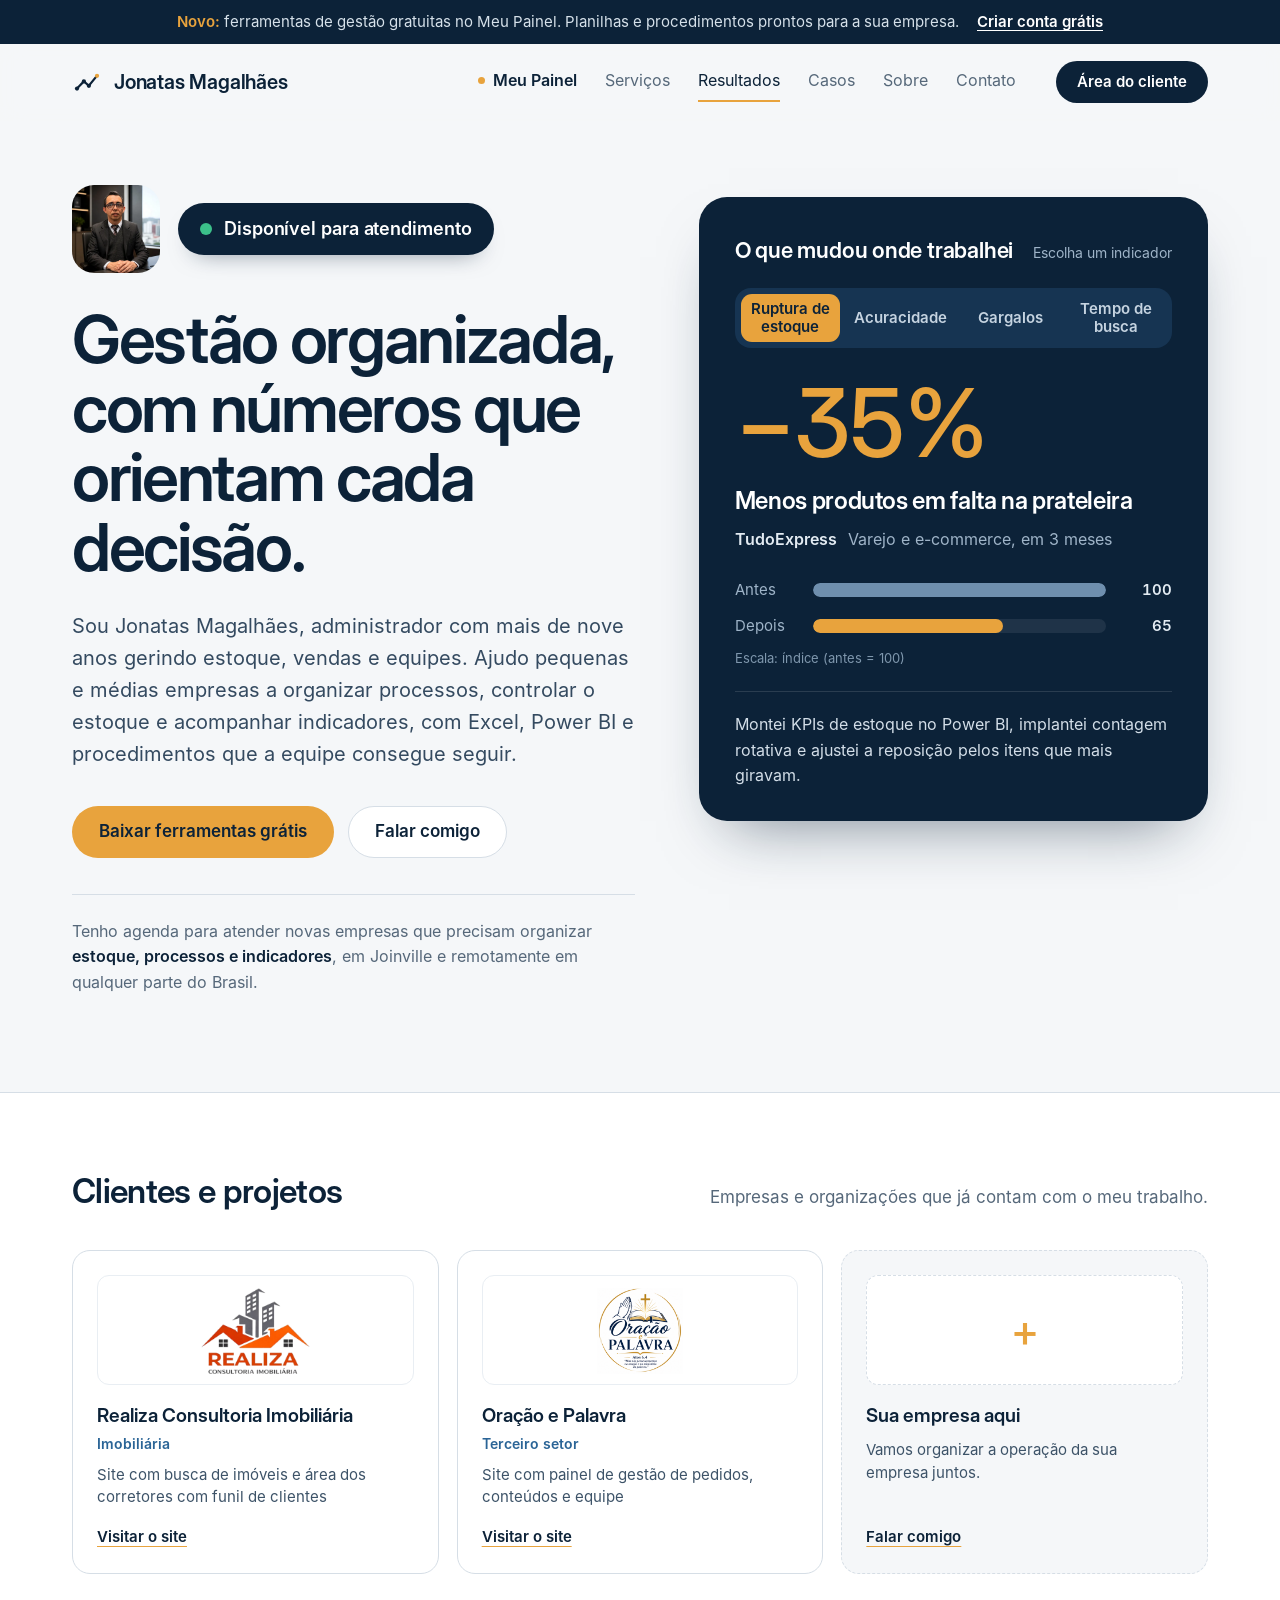
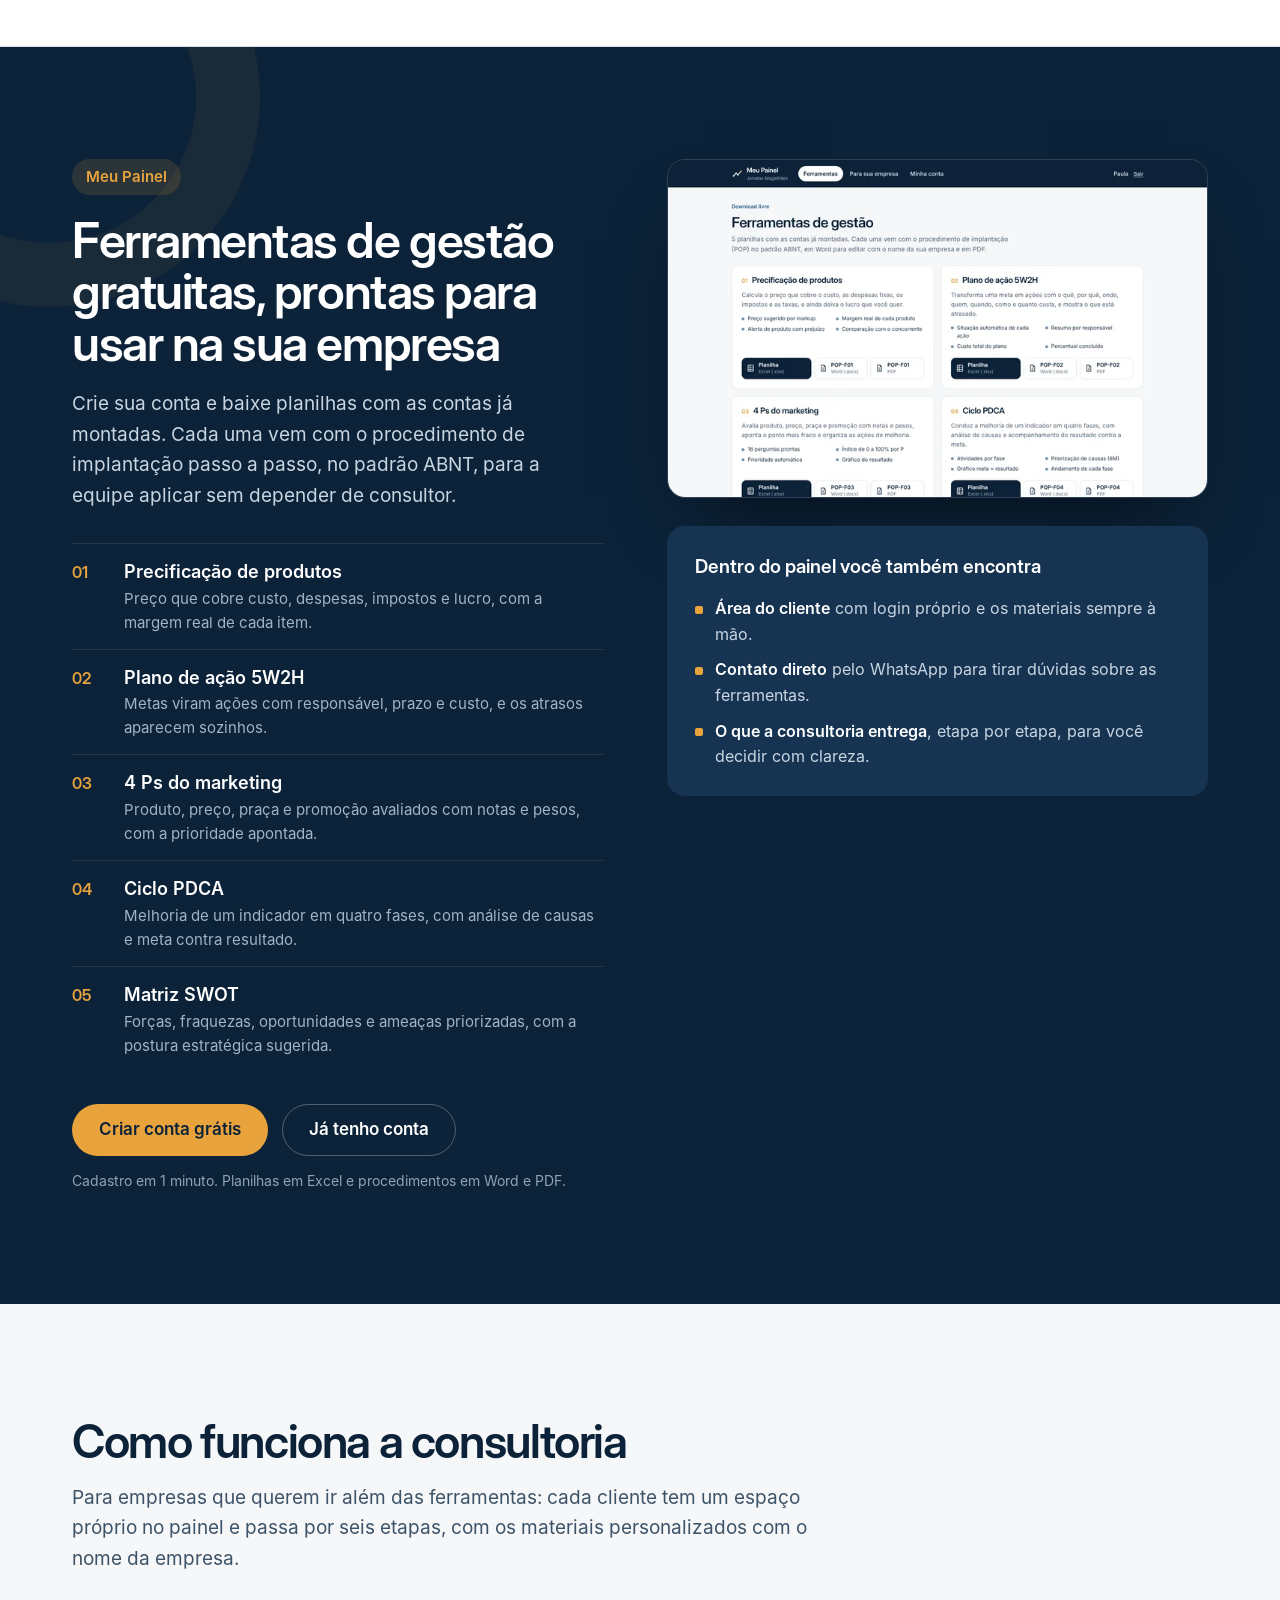
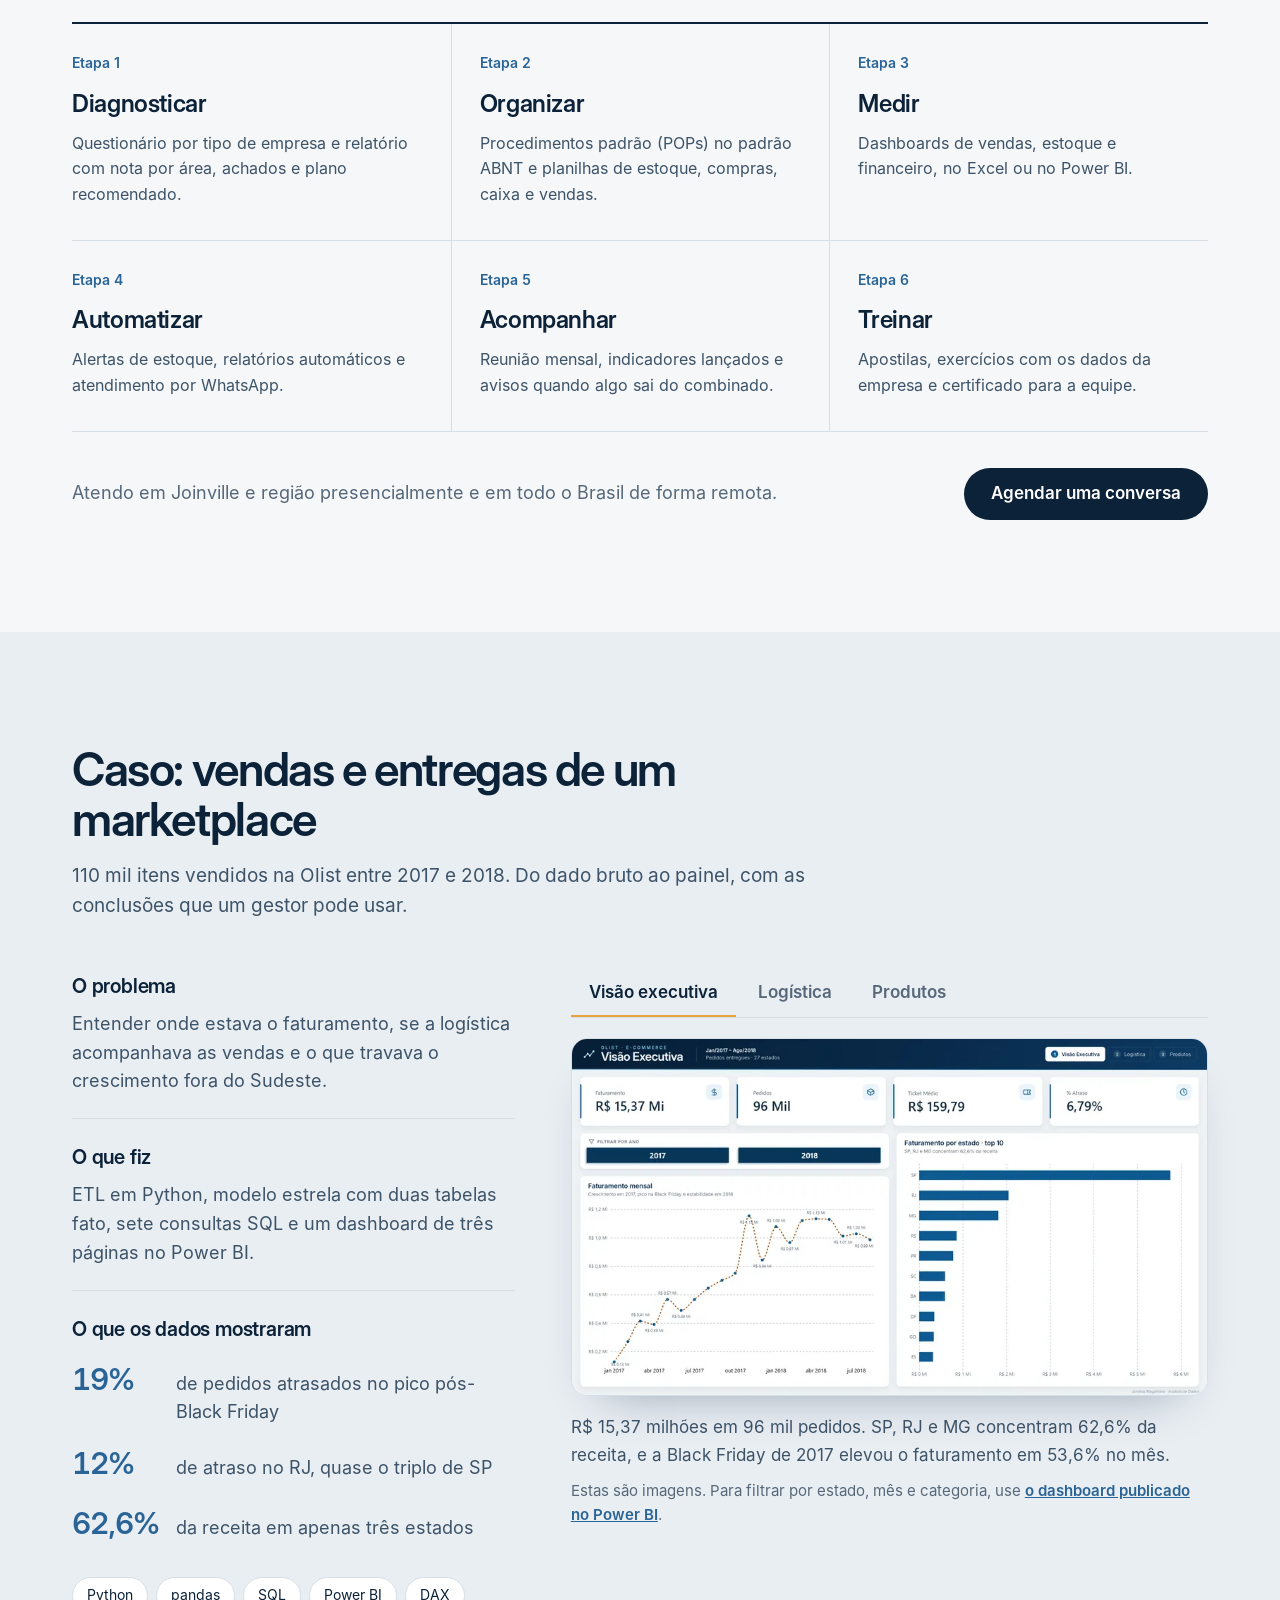
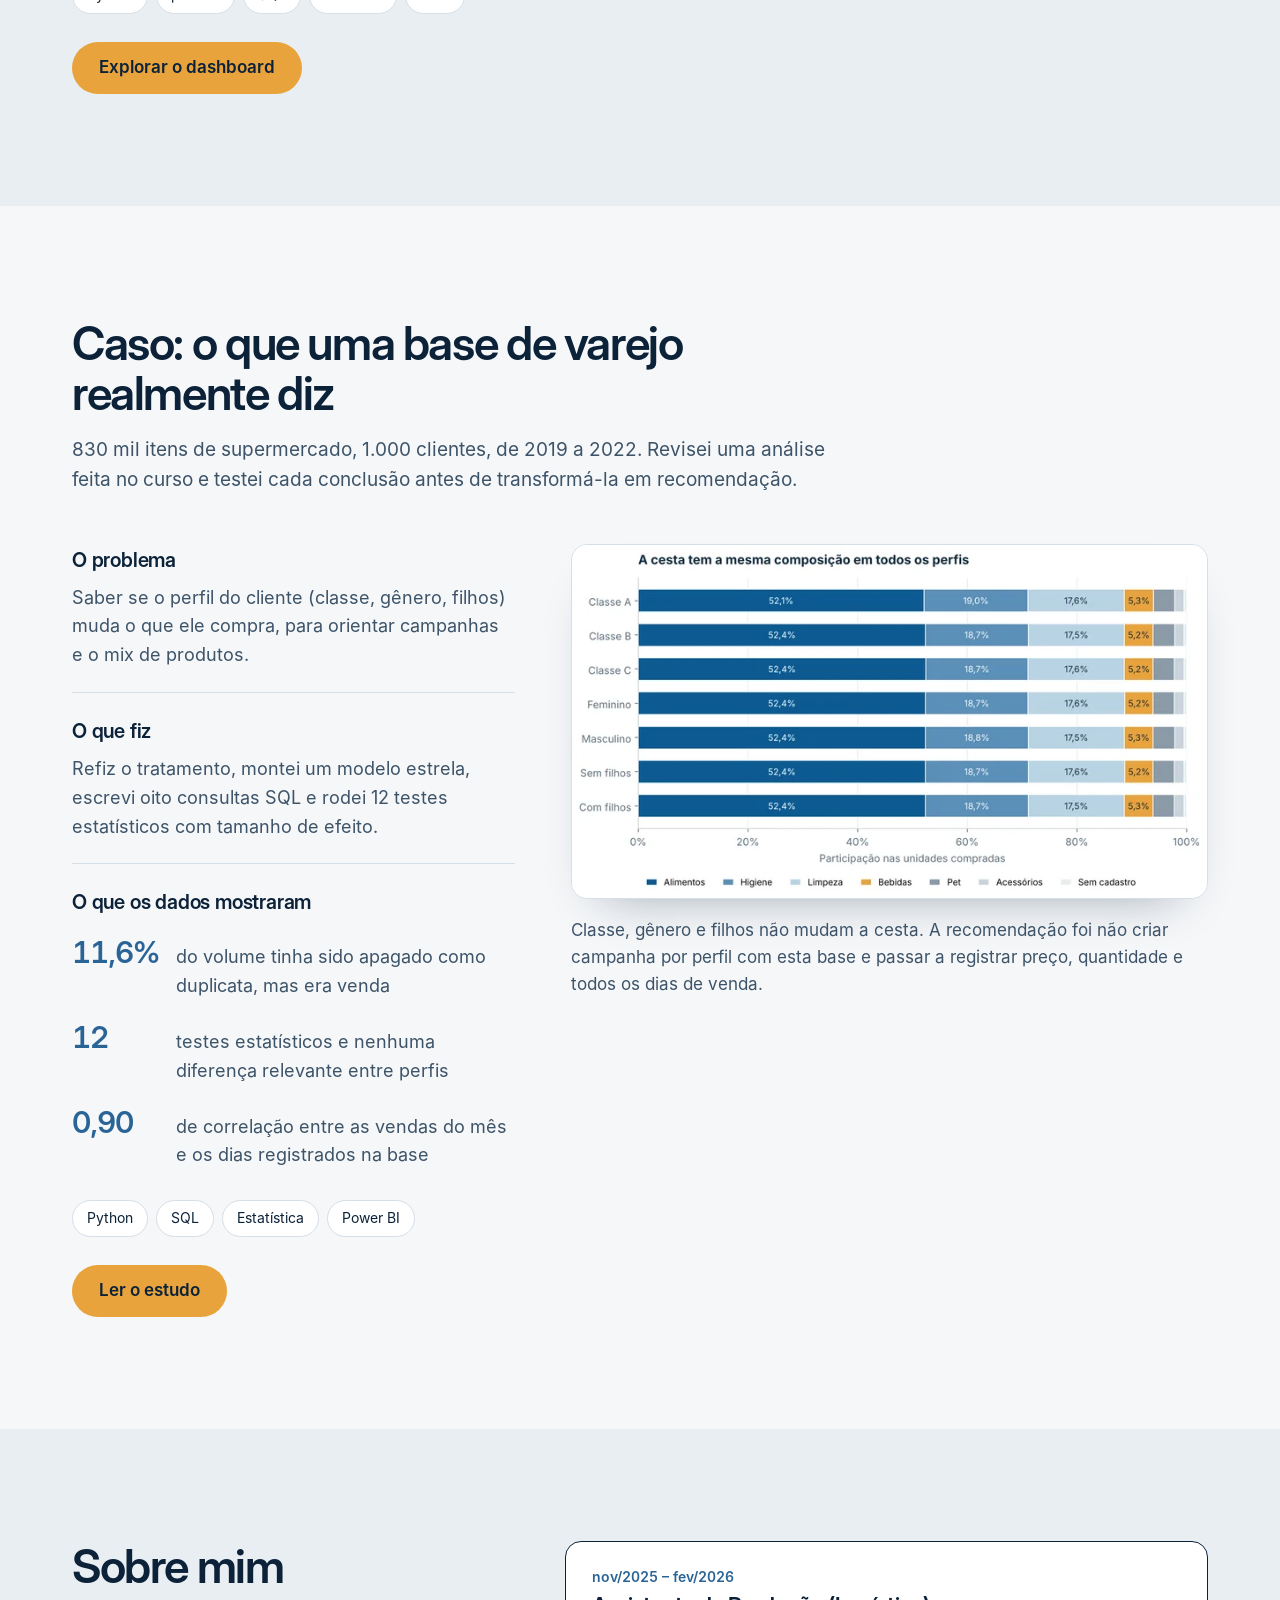
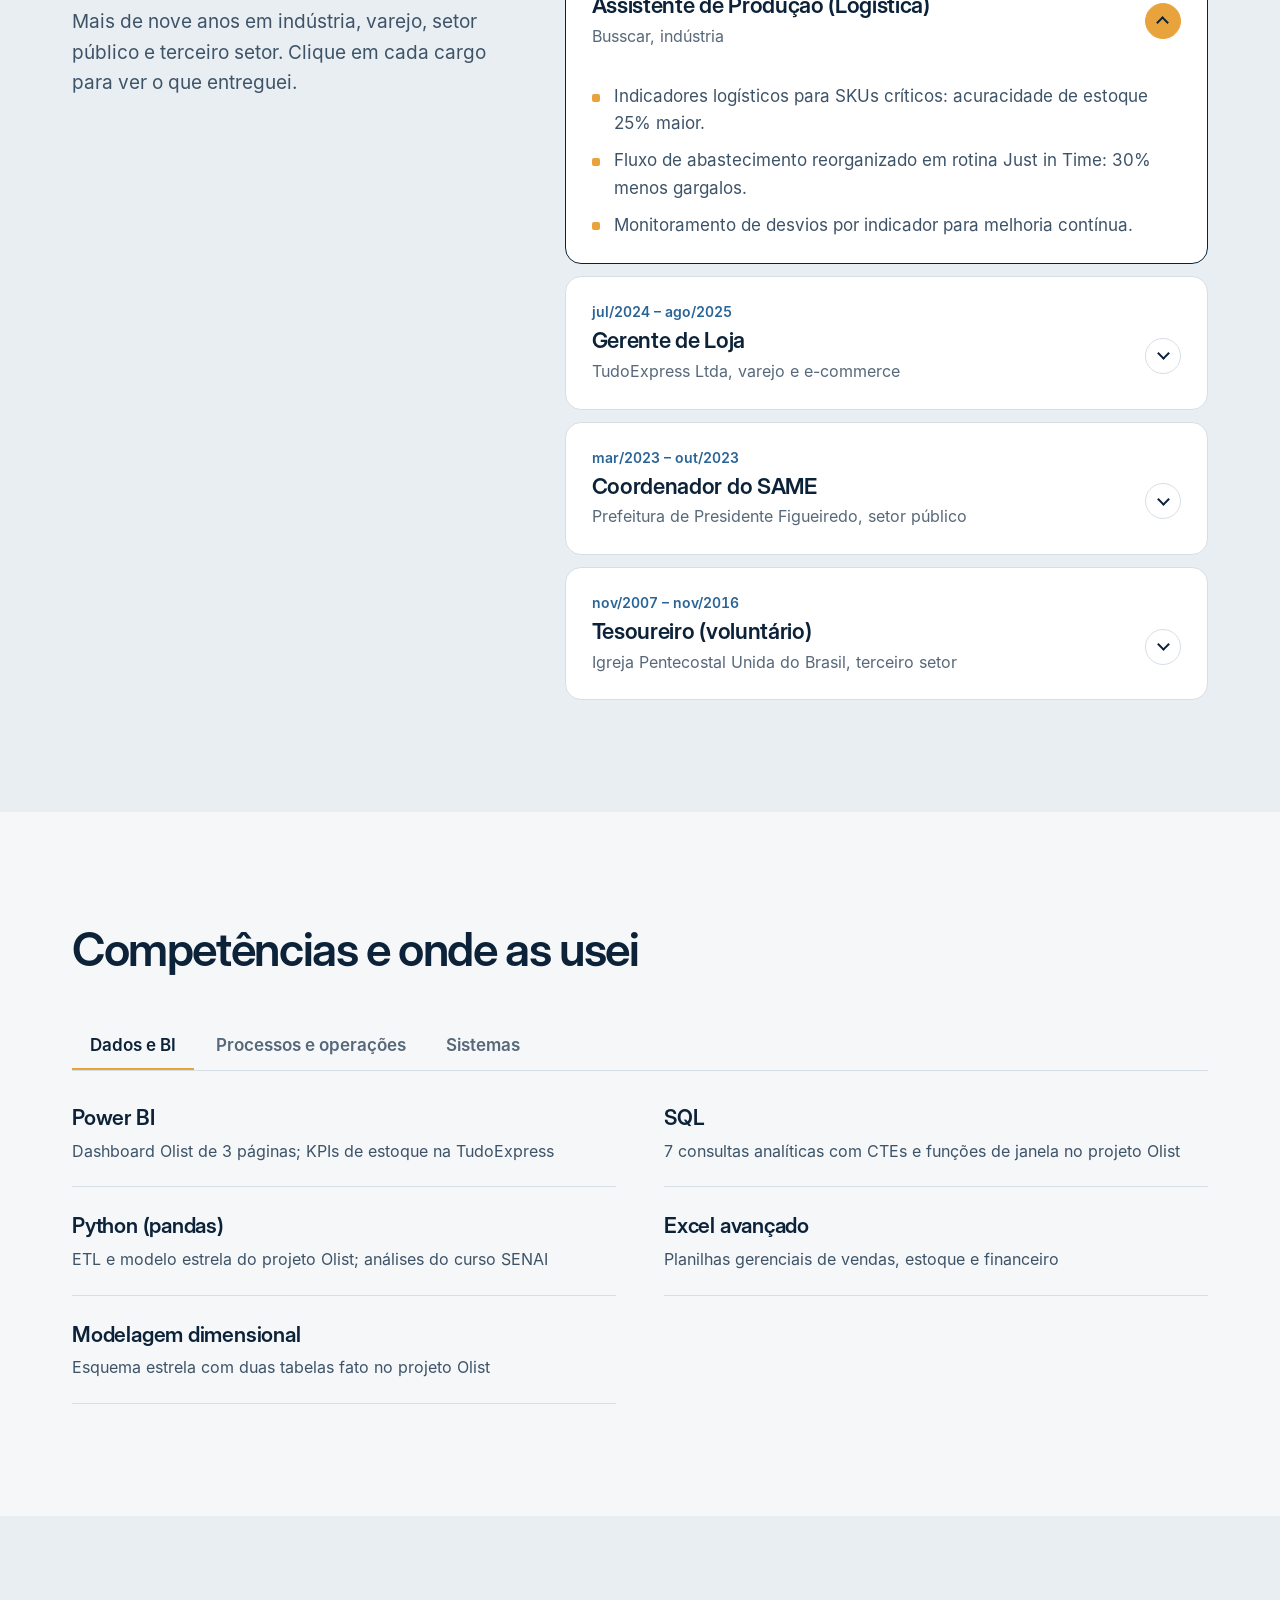
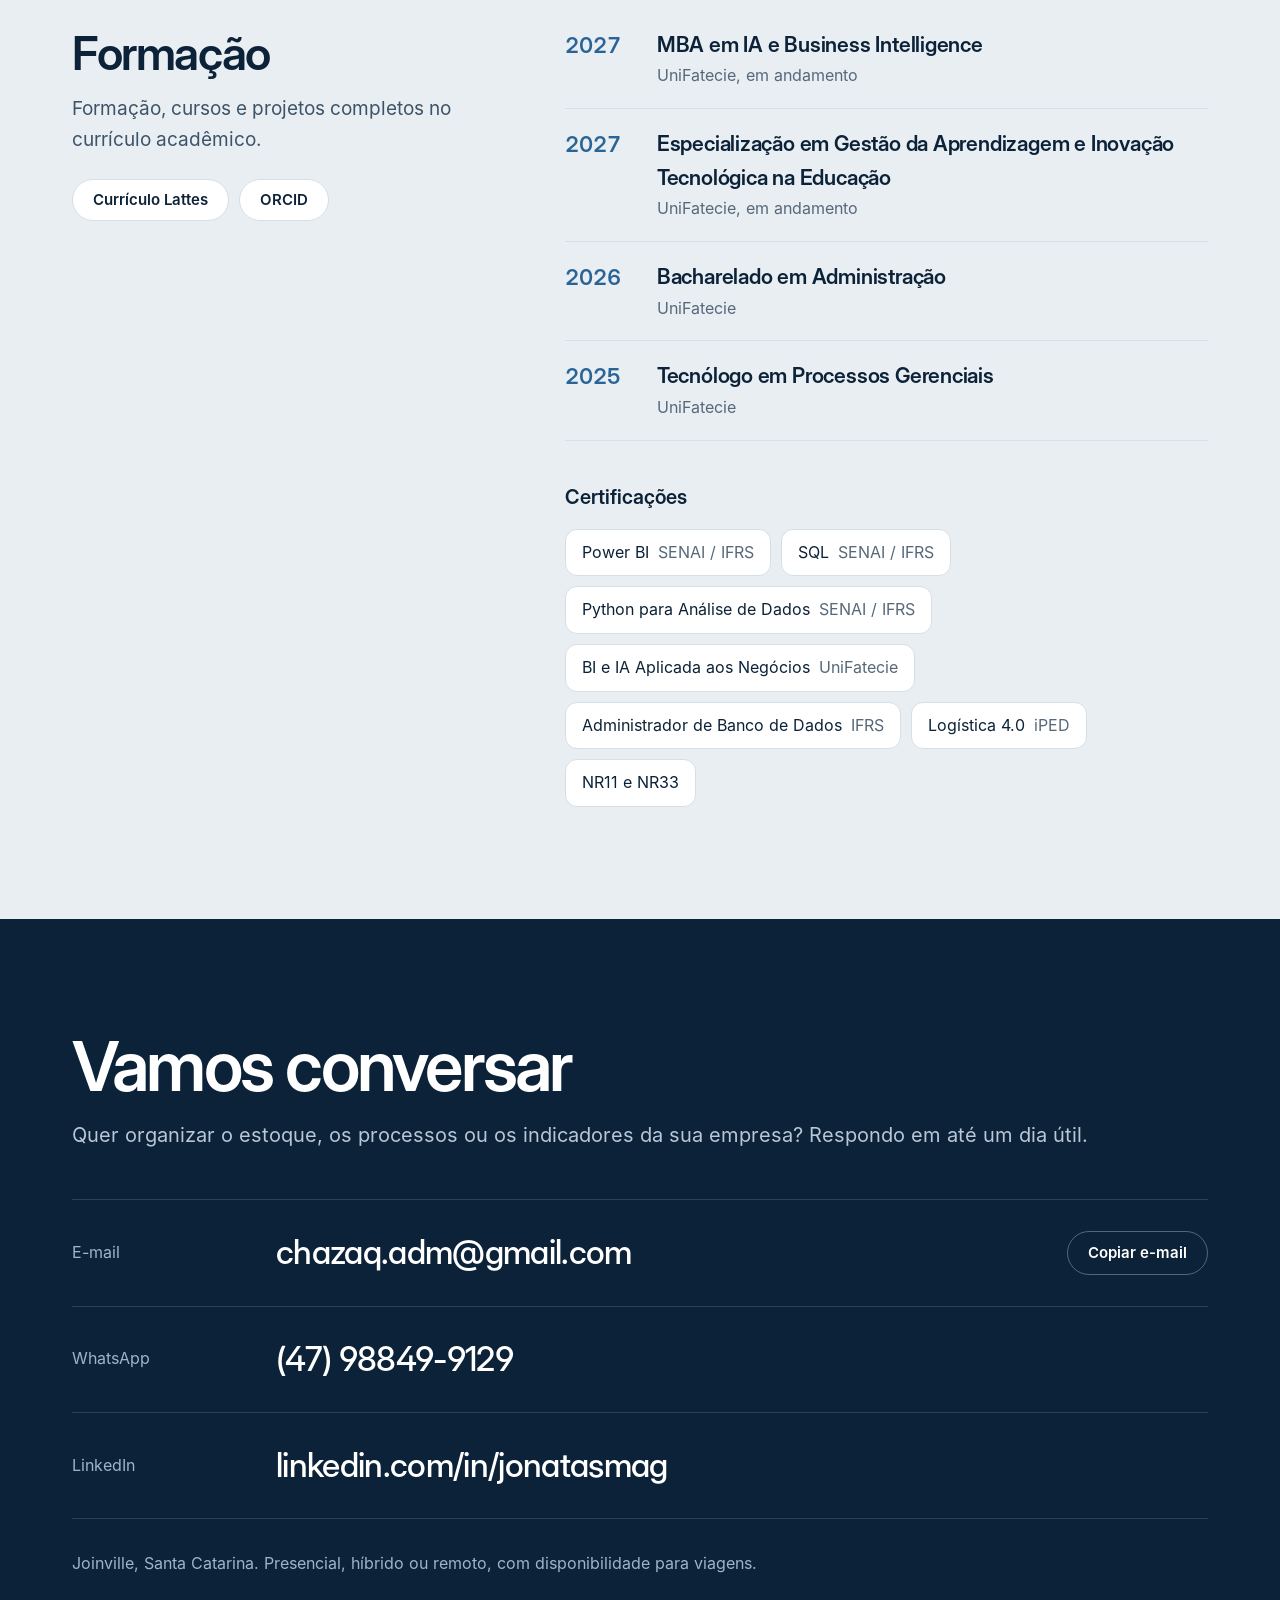
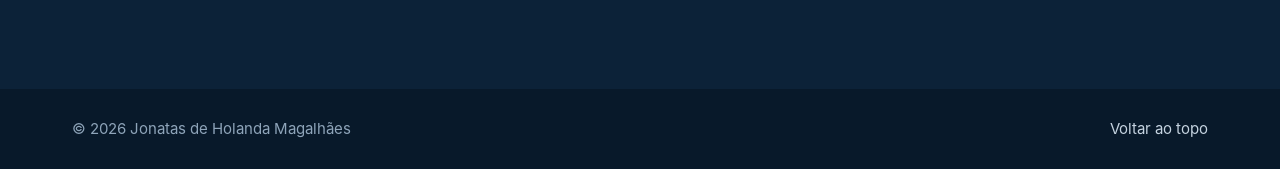
==== commit 307f5a2d: "Portfólio: faixa de clientes e projetos Co-Authored-By: Claude Opus 5.5 <noreply@anthropic.com> Clau" ====
--- a/index.html
+++ b/index.html
@@ -121,6 +121,17 @@
       </div>
     </section>
 
+    <!-- Clientes e projetos -->
+    <section class="clientes" id="clientes" aria-labelledby="clientes-titulo">
+      <div class="wrap">
+        <div class="clientes-head">
+          <h2 id="clientes-titulo">Clientes e projetos</h2>
+          <p>Empresas e organizações que já contam com o meu trabalho.</p>
+        </div>
+        <ul class="clientes-lista" id="clientes-lista"></ul>
+      </div>
+    </section>
+
     <!-- Meu Painel: recursos gratuitos e área do cliente -->
     <section class="painel-band" id="painel">
       <div class="wrap">
--- a/assets/css/style.css
+++ b/assets/css/style.css
@@ -344,3 +344,22 @@
   .servicos li, .servicos li:not(:nth-child(3n+1)) { padding: 22px 0; border-left: 0; }
   .anuncio { font-size: 14px; }
 }
+
+/* ---------- Clientes e projetos ---------- */
+.clientes { padding: 72px 0; background: var(--white); border-top: 1px solid var(--fog); border-bottom: 1px solid var(--fog); }
+.clientes-head { display: flex; align-items: baseline; justify-content: space-between; gap: 12px 32px; flex-wrap: wrap; margin-bottom: 32px; }
+.clientes-head h2 { font-size: clamp(26px, 2.6vw, 34px); letter-spacing: -.02em; }
+.clientes-head p { margin: 0; color: var(--slate); font-size: 17px; }
+.clientes-lista { list-style: none; margin: 0; padding: 0; display: grid; grid-template-columns: repeat(3, minmax(0, 1fr)); gap: 18px; }
+.cli-card { height: 100%; display: grid; grid-template-rows: auto 1fr auto; gap: 16px; padding: 24px; border: 1px solid var(--fog); border-radius: 18px; background: var(--white); color: var(--text); text-decoration: none; transition: border-color .2s, transform .2s var(--ease), box-shadow .2s; }
+a.cli-card:hover { border-color: var(--ink); transform: translateY(-2px); box-shadow: 0 24px 40px -32px rgba(12,34,56,.45); }
+.cli-logo { height: 110px; display: grid; place-items: center; border-radius: 12px; background: var(--white); border: 1px solid var(--paper-2); padding: 12px; }
+.cli-logo img { max-height: 86px; max-width: 80%; width: auto; object-fit: contain; }
+.cli-info b { display: block; font-family: var(--display); font-size: 19px; font-weight: 600; color: var(--ink); }
+.cli-info small { display: block; margin-top: 2px; font-size: 14px; color: var(--steel); font-weight: 600; }
+.cli-info > span { display: block; margin-top: 8px; font-size: 15px; color: #3d5368; line-height: 1.5; }
+.cli-ver { font-size: 15px; font-weight: 600; color: var(--ink); text-decoration: underline; text-decoration-color: var(--signal); text-underline-offset: 4px; }
+.cli-vaga { border-style: dashed; background: var(--paper); }
+.cli-logo-vaga { background: var(--white); border: 1px dashed var(--fog); font-family: var(--display); font-size: 44px; font-weight: 500; color: var(--signal); }
+@media (max-width: 900px) { .clientes-lista { grid-template-columns: minmax(0, 1fr) minmax(0, 1fr); } }
+@media (max-width: 600px) { .clientes { padding: 56px 0; } .clientes-lista { grid-template-columns: minmax(0, 1fr); } }
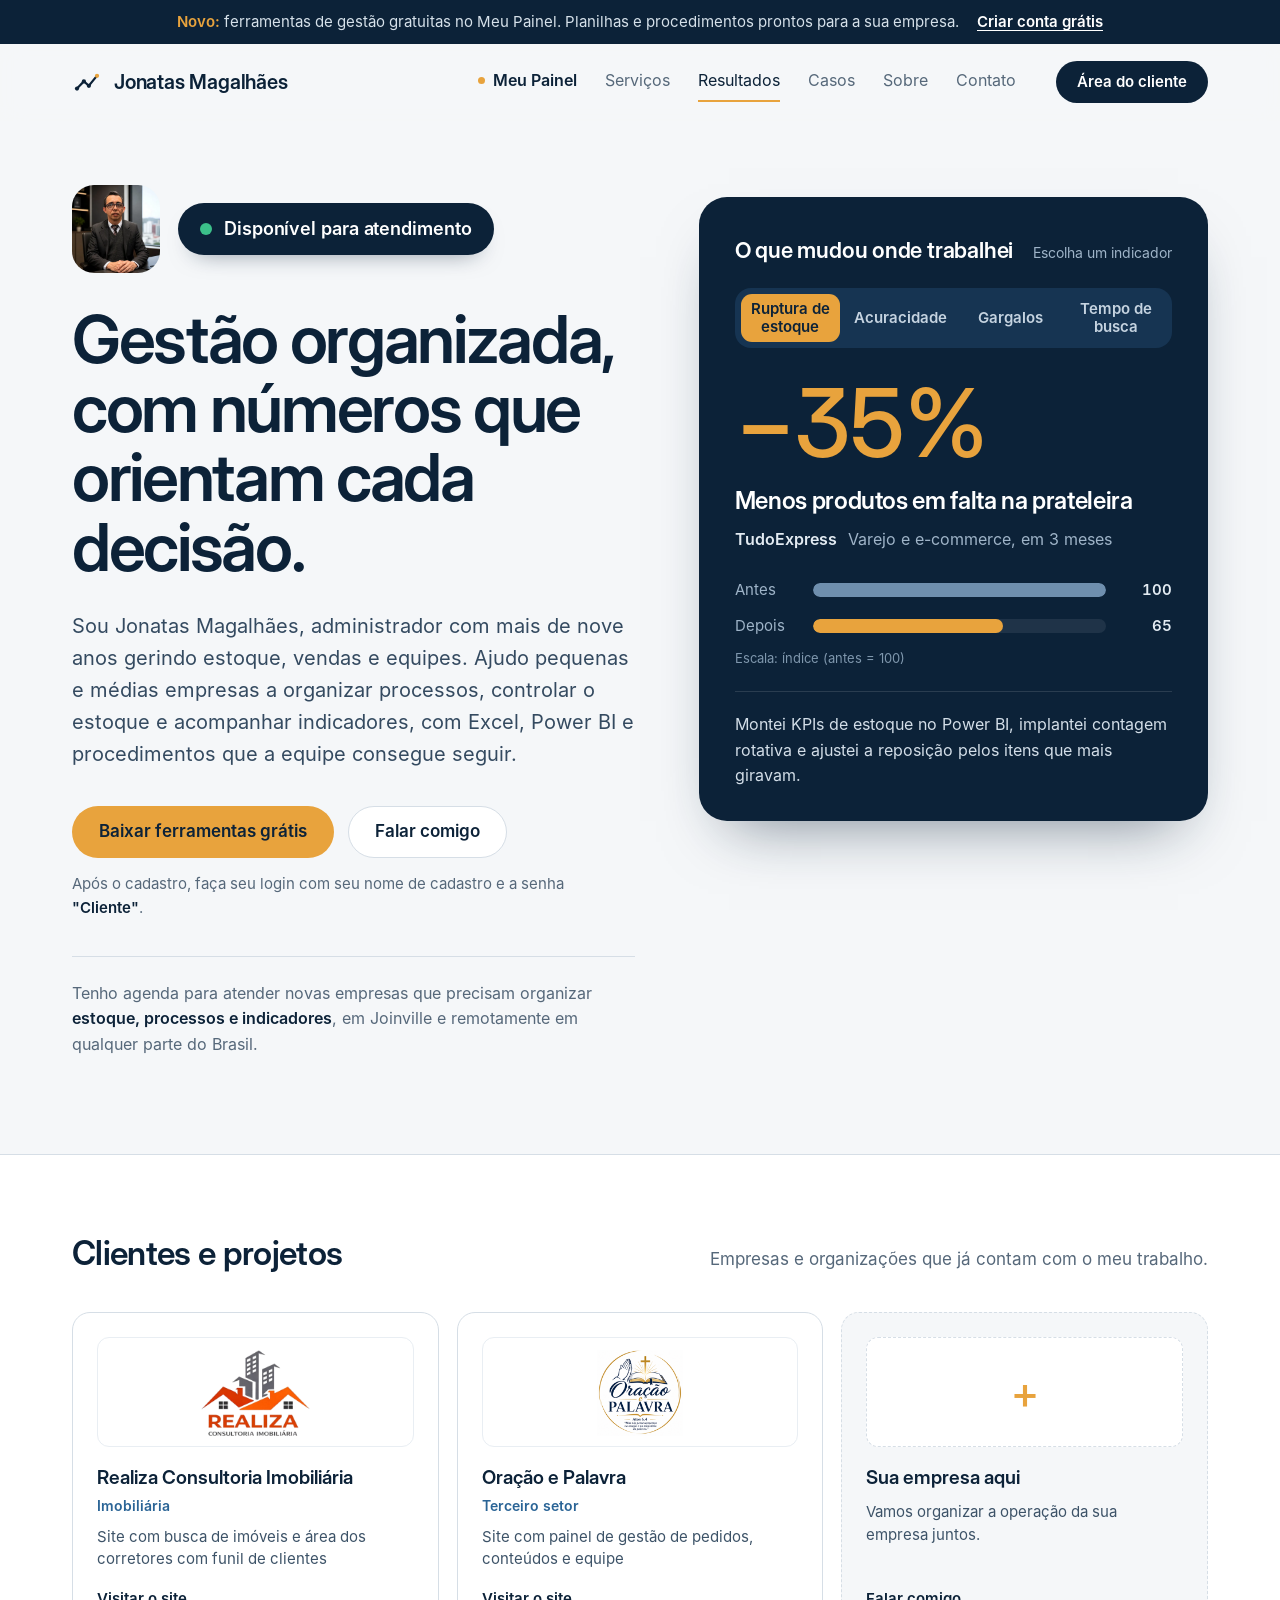
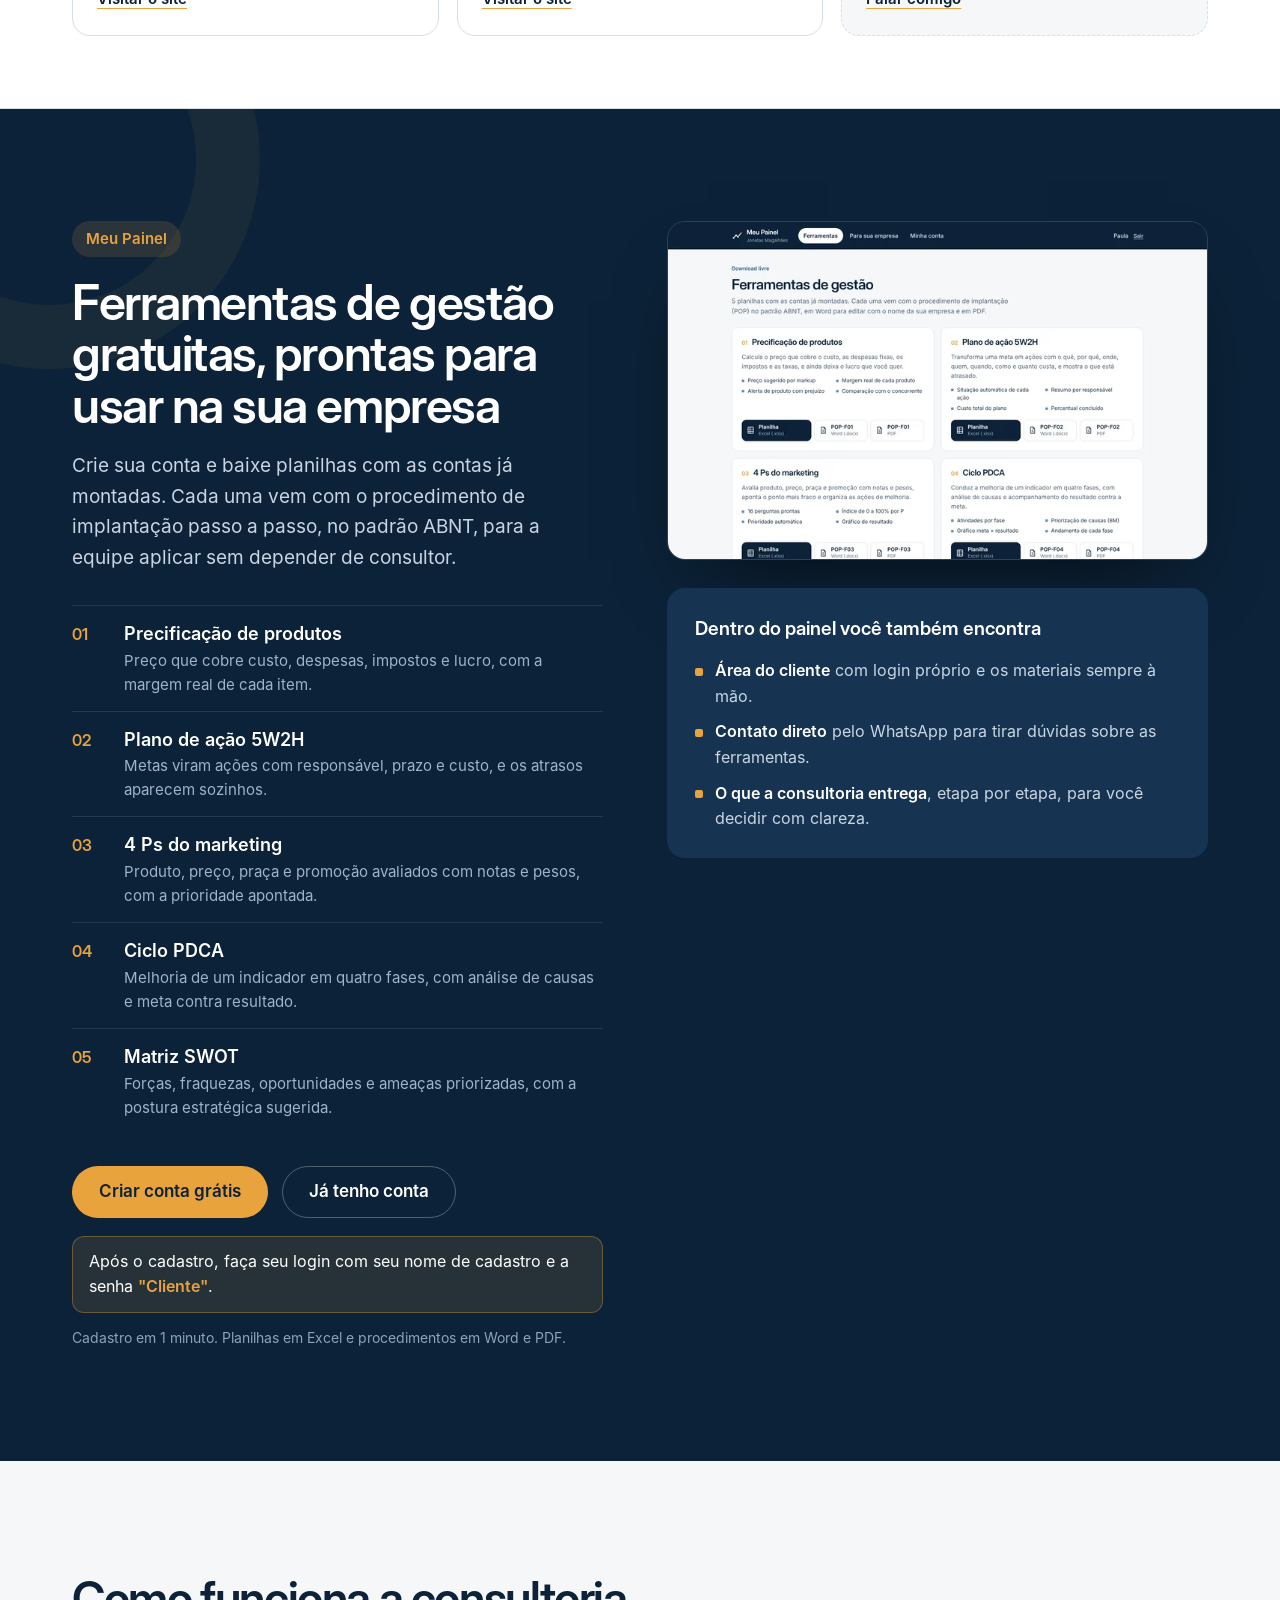
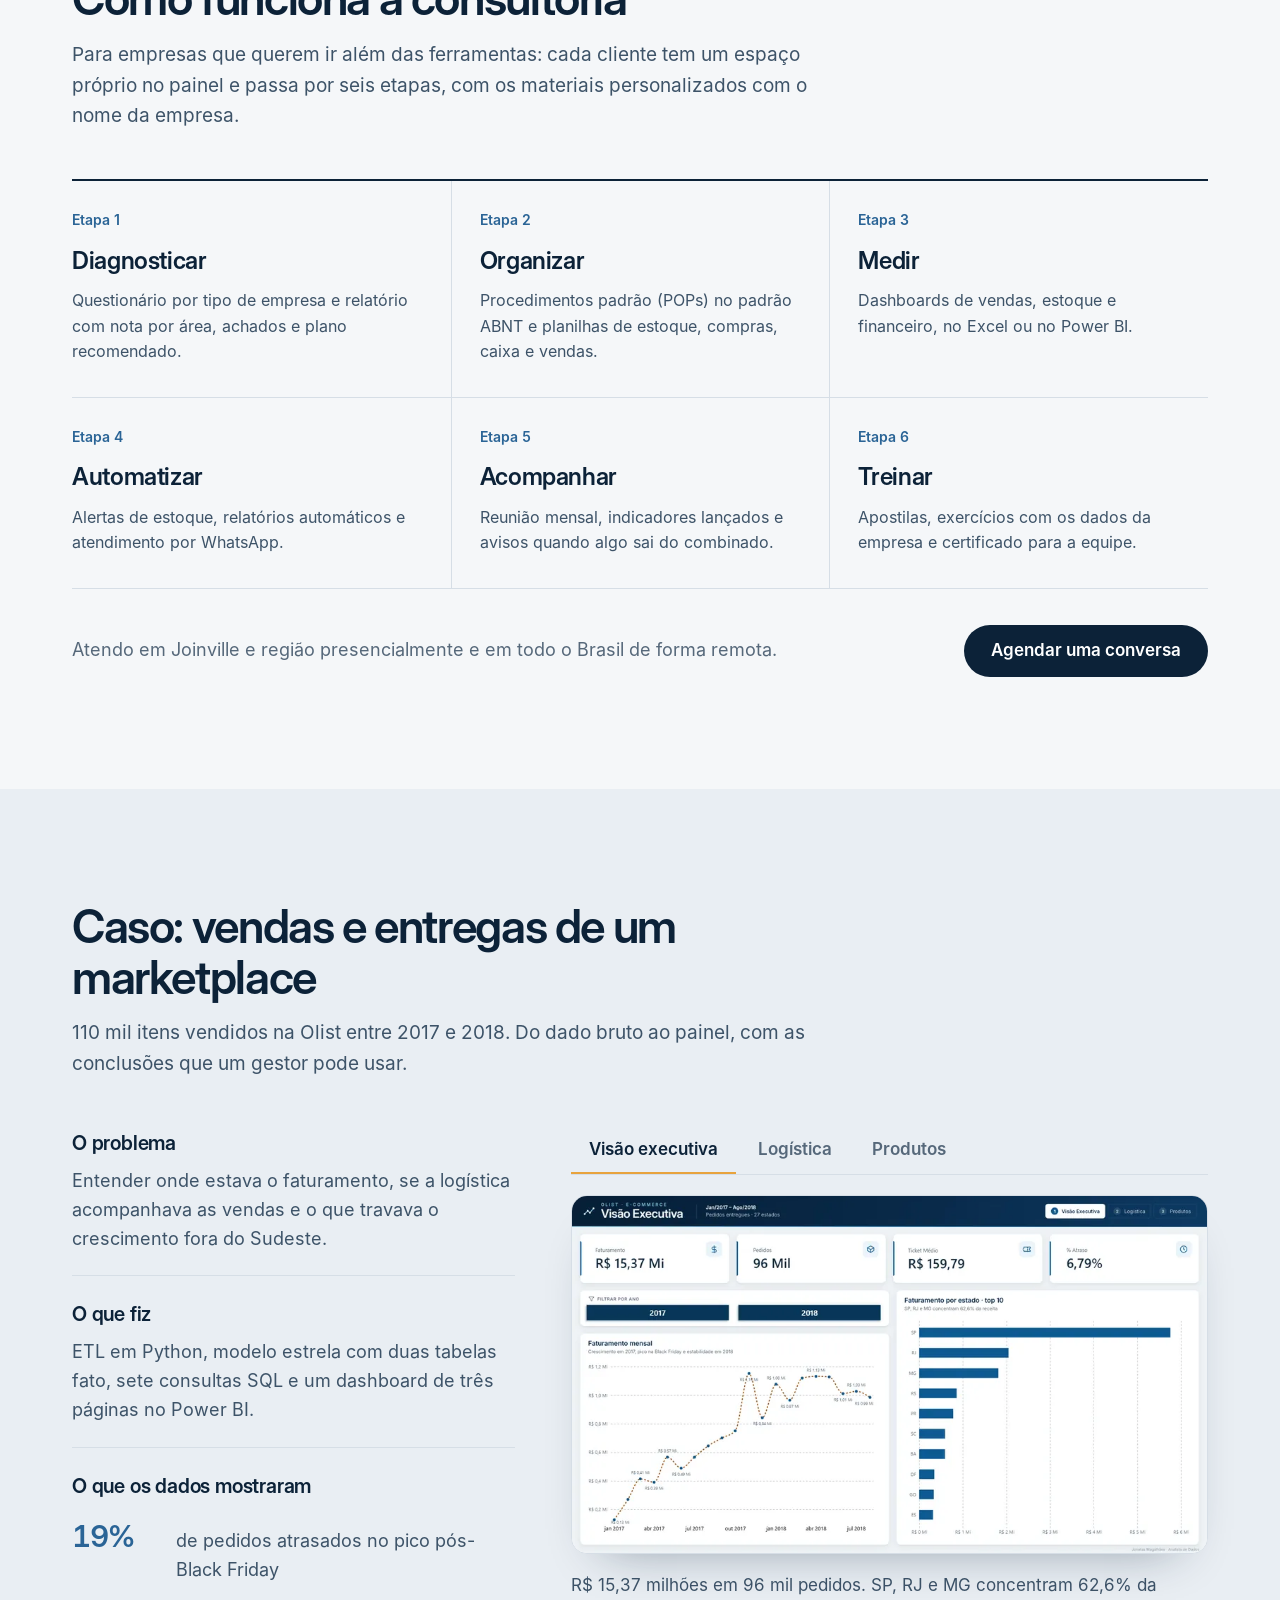
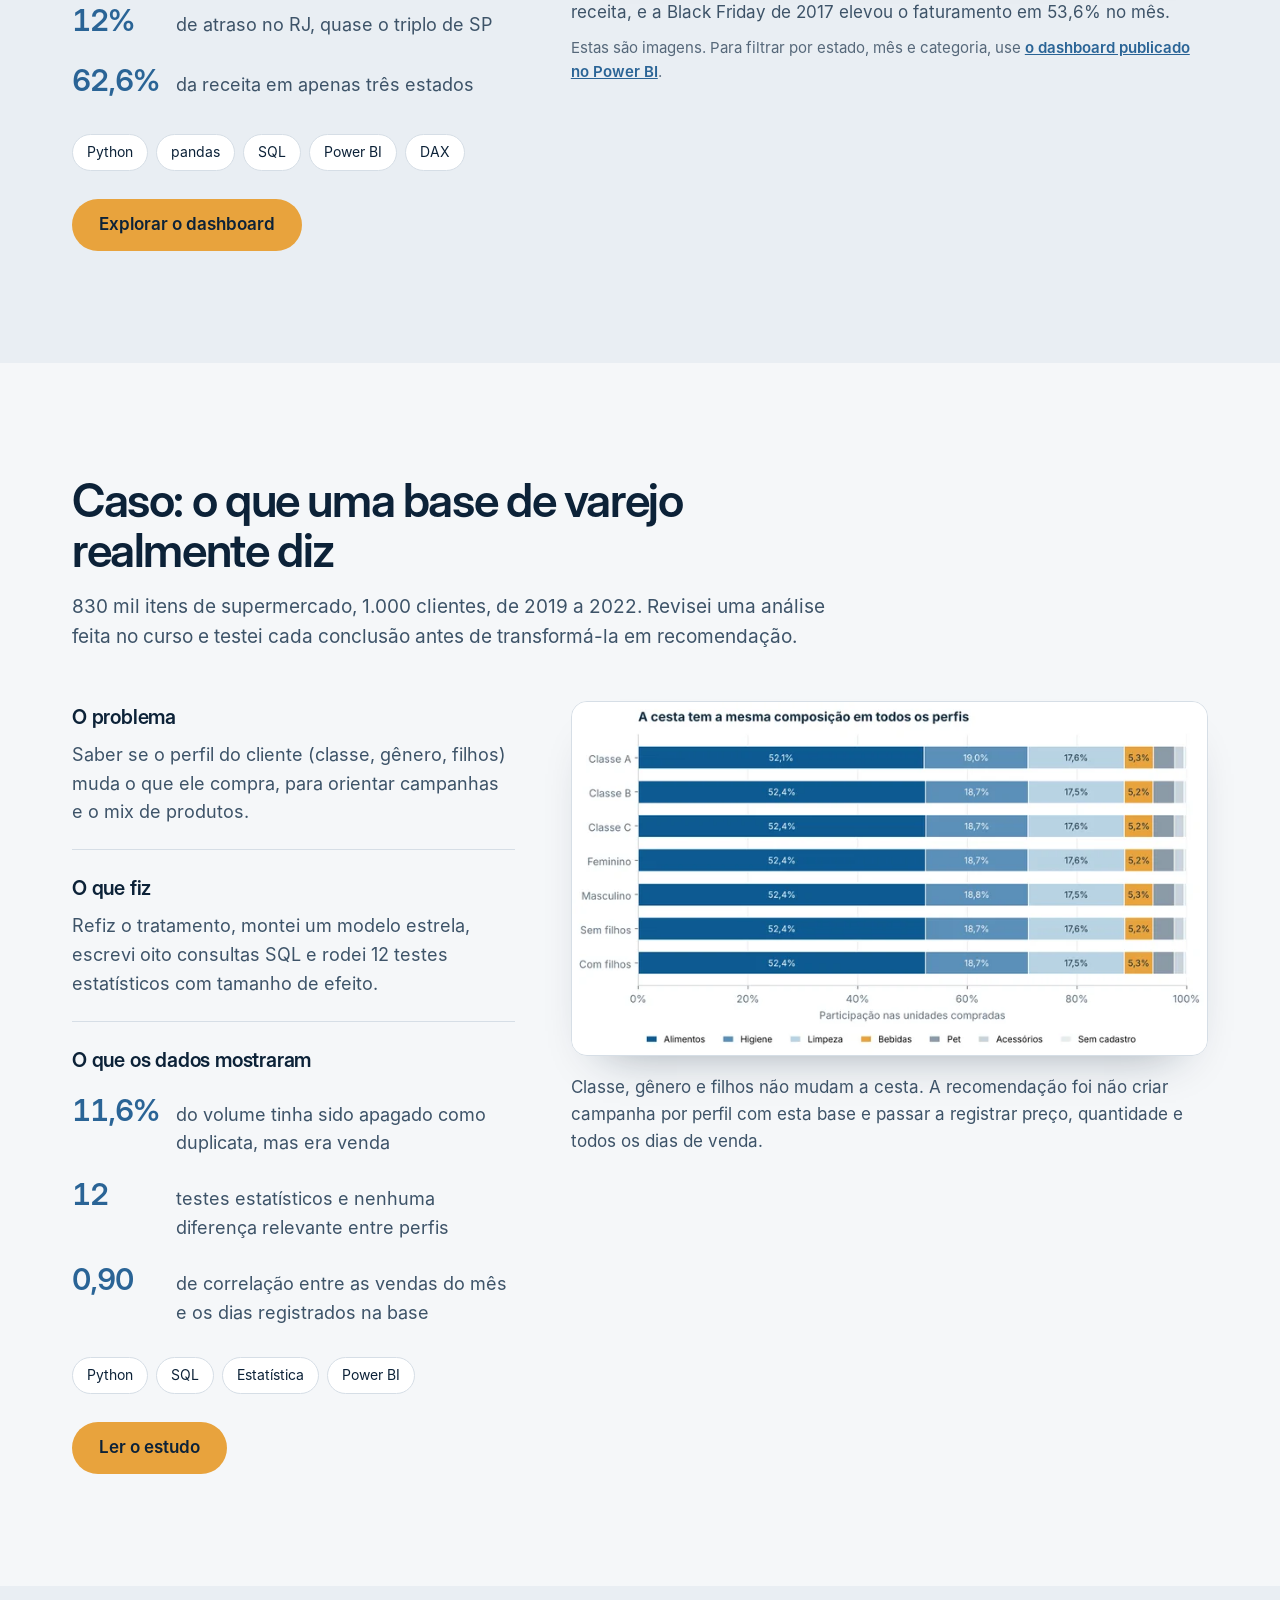
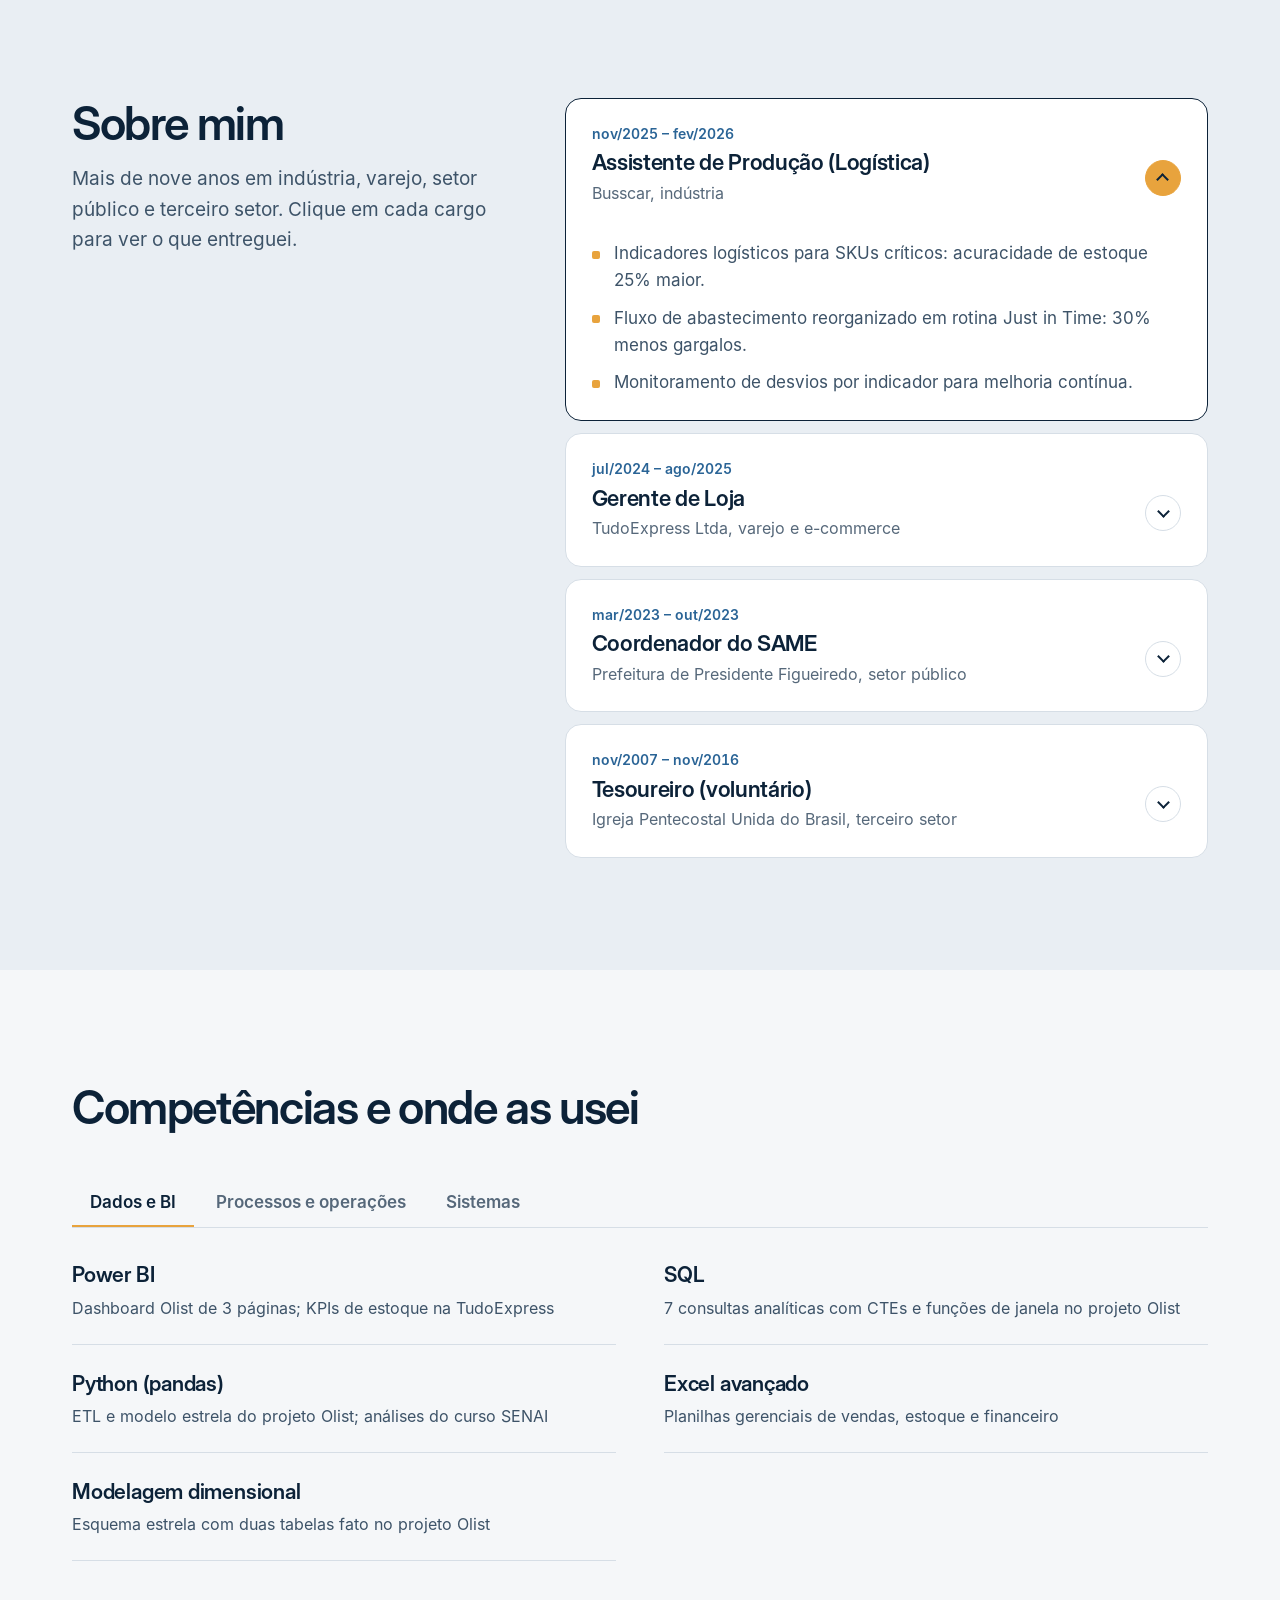
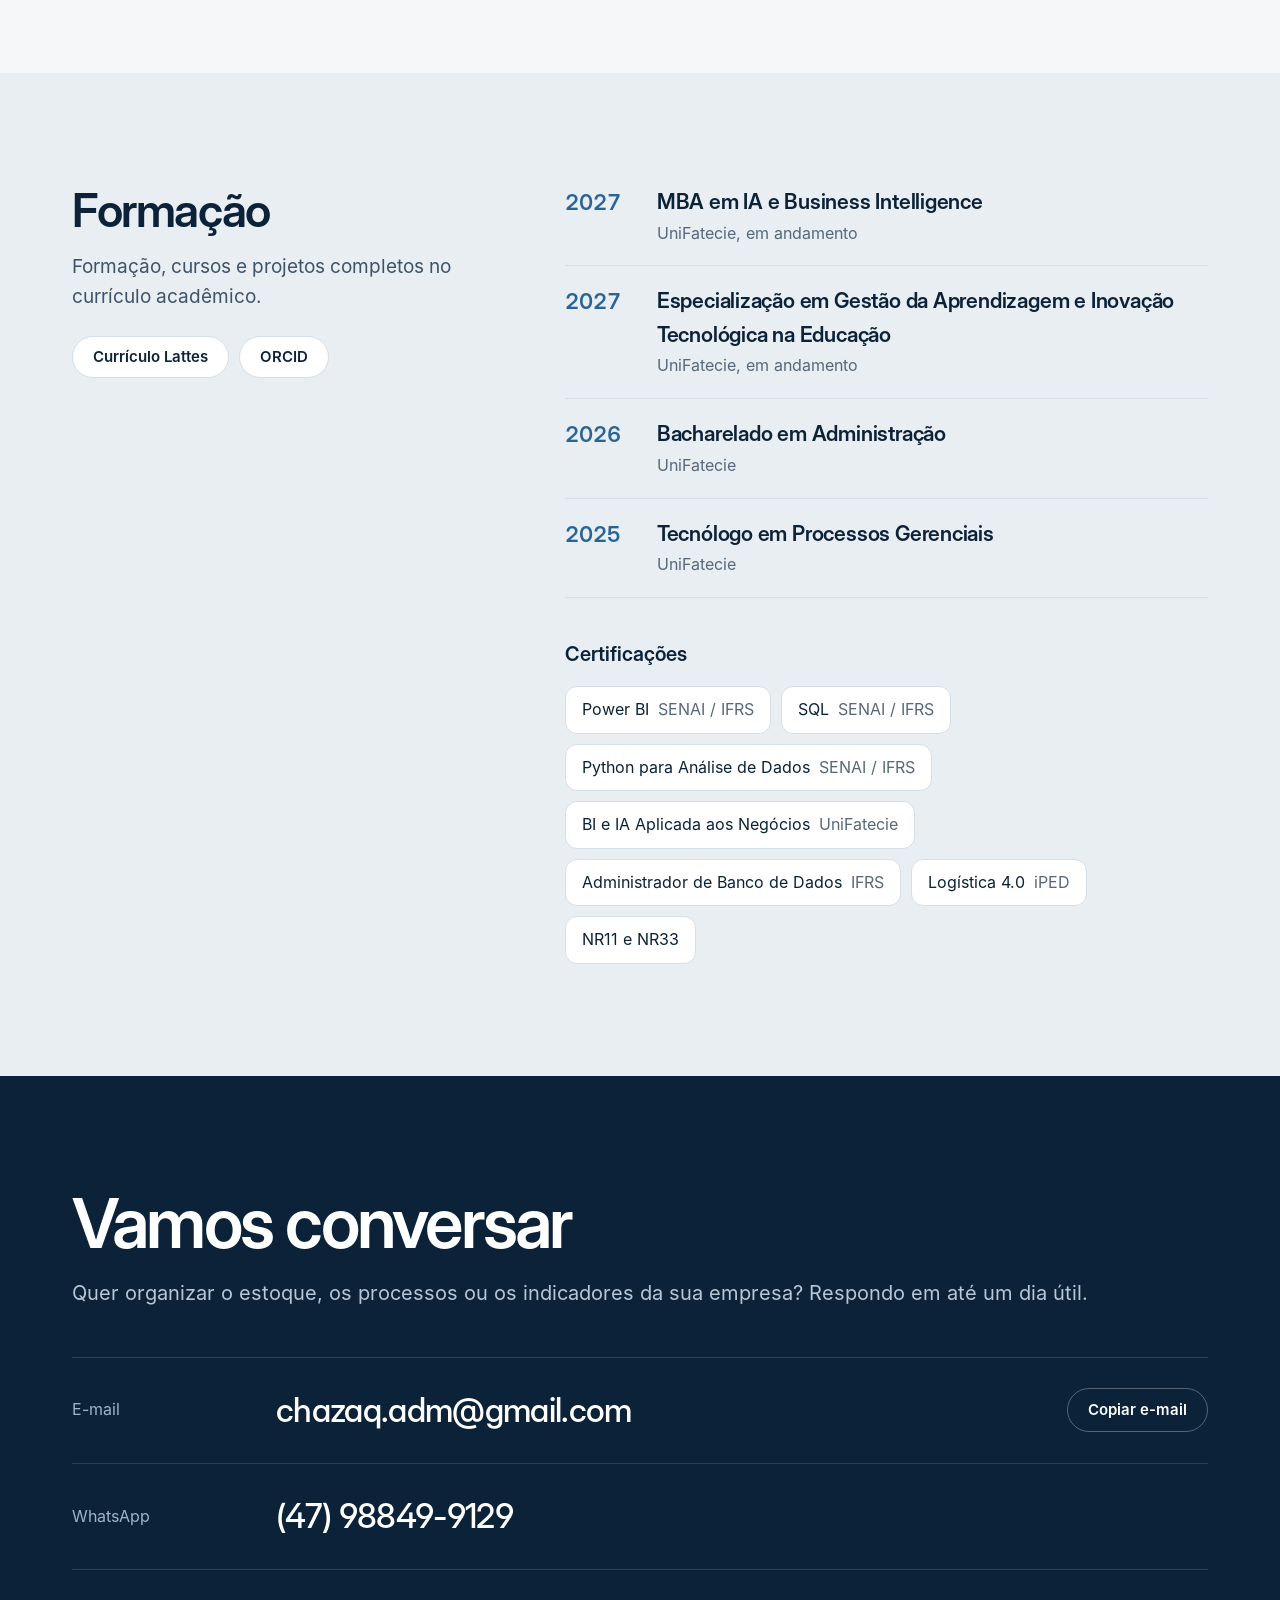
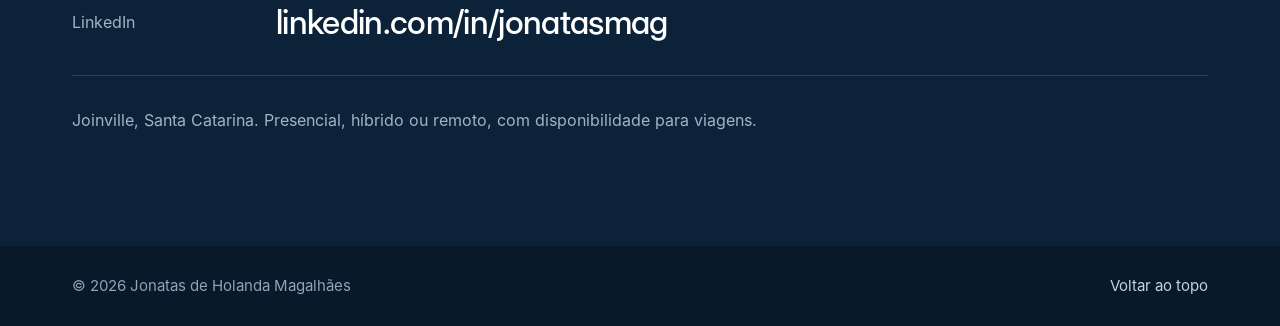
==== commit 93378685: "Portfólio: instrução de login do Meu Painel junto aos botões Co-Authored-By: Claude Opus 5.5 <norepl" ====
--- a/index.html
+++ b/index.html
@@ -97,6 +97,7 @@
             <a class="btn btn-signal" href="https://jonatasmag.github.io/painel-consultoria/#cadastro">Baixar ferramentas grátis</a>
             <a class="btn btn-line" href="#contato">Falar comigo</a>
           </div>
+          <p class="hero-login">Após o cadastro, faça seu login com seu nome de cadastro e a senha <b>"Cliente"</b>.</p>
           <p class="roles">Tenho agenda para atender novas empresas que precisam organizar <strong>estoque, processos e indicadores</strong>, em Joinville e remotamente em qualquer parte do Brasil.</p>
         </div>
 
@@ -151,6 +152,7 @@
               <a class="btn btn-signal" href="https://jonatasmag.github.io/painel-consultoria/#cadastro">Criar conta grátis</a>
               <a class="btn btn-ghost" href="https://jonatasmag.github.io/painel-consultoria/">Já tenho conta</a>
             </div>
+            <p class="painel-login">Após o cadastro, faça seu login com seu nome de cadastro e a senha <b>"Cliente"</b>.</p>
             <p class="painel-nota">Cadastro em 1 minuto. Planilhas em Excel e procedimentos em Word e PDF.</p>
           </div>
           <div class="painel-visual">
--- a/assets/css/style.css
+++ b/assets/css/style.css
@@ -363,3 +363,8 @@
 .cli-logo-vaga { background: var(--white); border: 1px dashed var(--fog); font-family: var(--display); font-size: 44px; font-weight: 500; color: var(--signal); }
 @media (max-width: 900px) { .clientes-lista { grid-template-columns: minmax(0, 1fr) minmax(0, 1fr); } }
 @media (max-width: 600px) { .clientes { padding: 56px 0; } .clientes-lista { grid-template-columns: minmax(0, 1fr); } }
+
+.painel-login { margin-top: 18px; padding: 12px 16px; border-radius: 12px; background: rgba(232,163,61,.12); border: 1px solid rgba(232,163,61,.35); color: #fff; font-size: 16px; max-width: 34em; }
+.painel-login b { color: var(--signal); }
+.hero-login { margin-top: 14px; font-size: 15px; color: var(--slate); }
+.hero-login b { color: var(--ink); }
